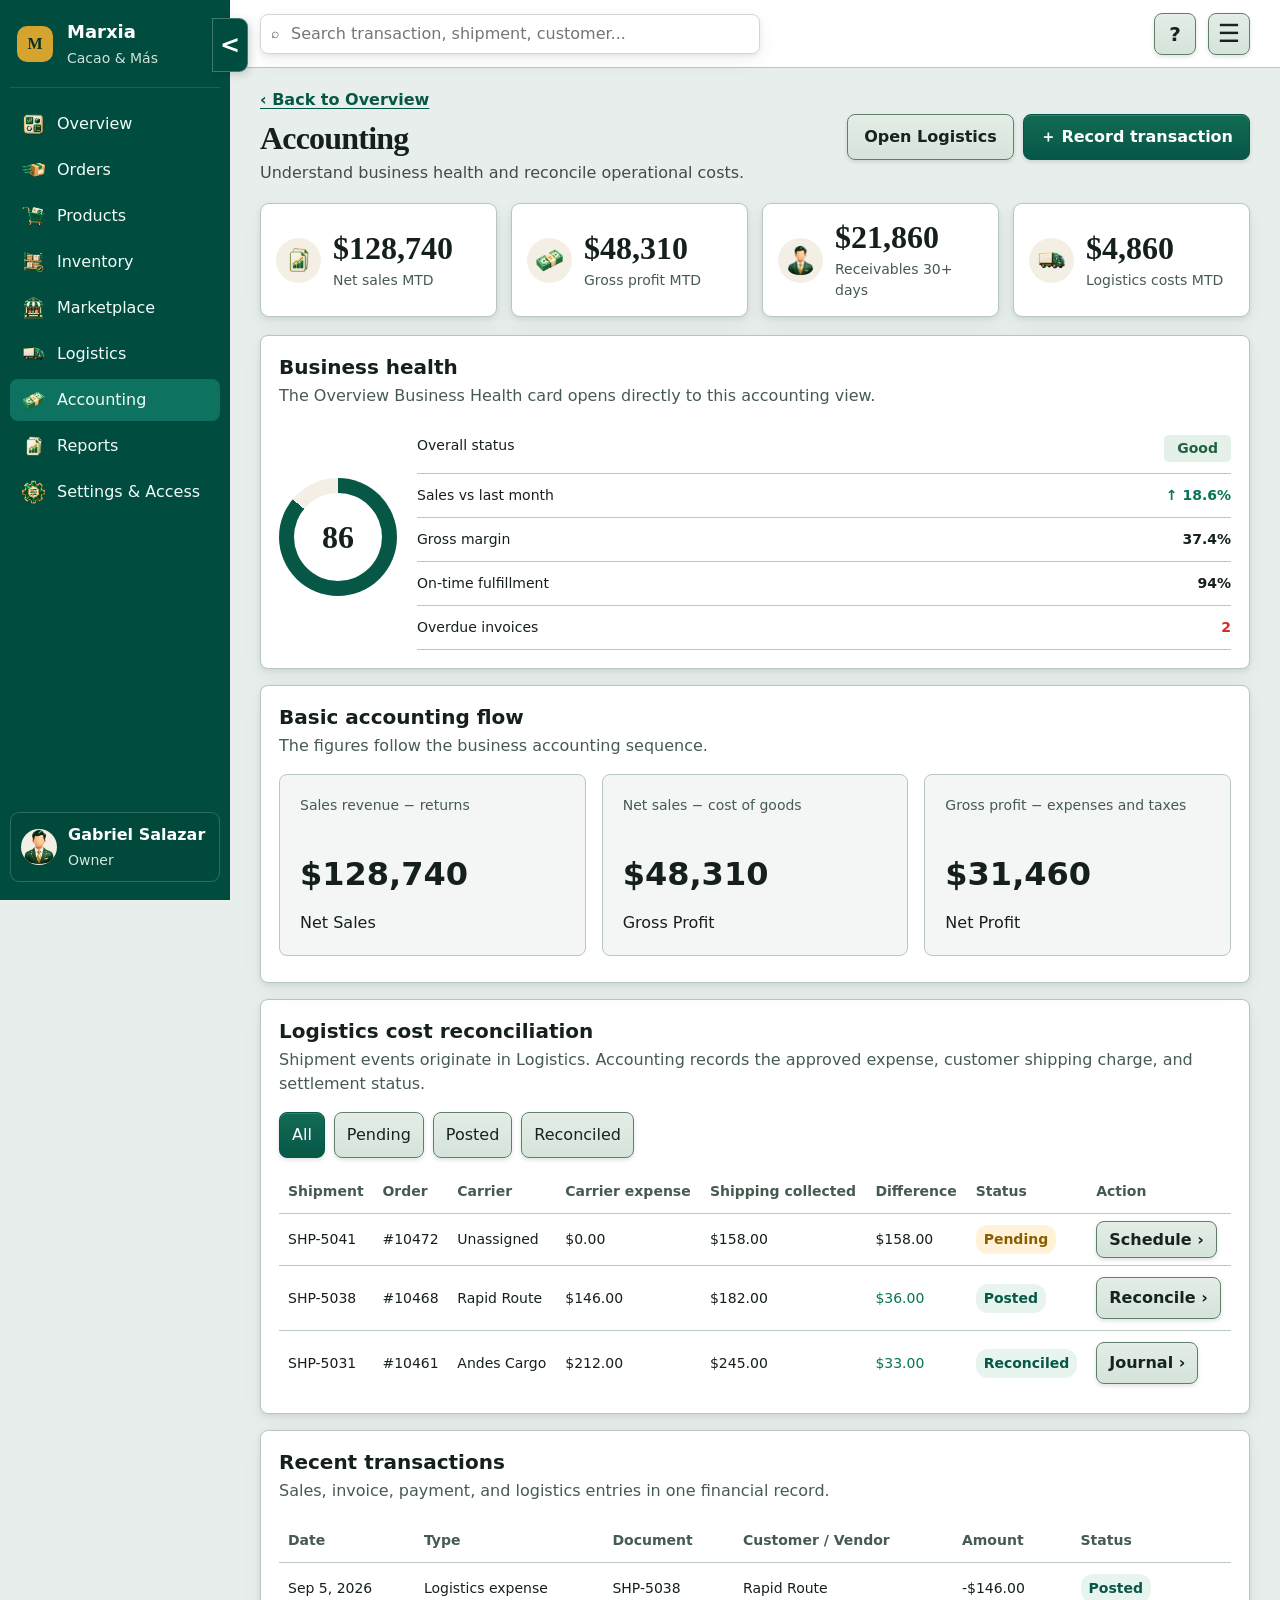
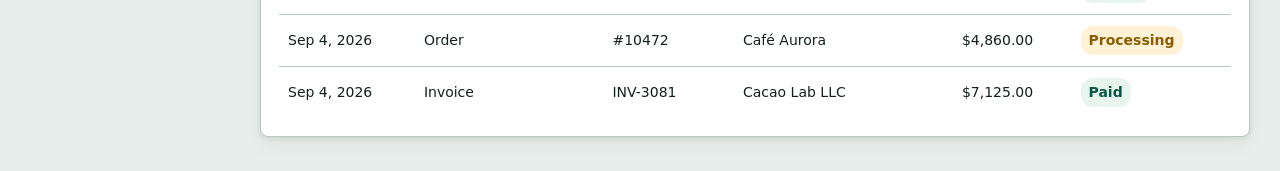
==== accounting.html @ 0b325bbc "Remove visible search shortcut badges" ====
<!doctype html>
<html lang="en"><head><meta charset="utf-8"><meta name="viewport" content="width=device-width,initial-scale=1"><meta name="theme-color" content="#064f40"><title>Marxia | Accounting</title><meta name="description" content="Marxia SMB business health and logistics accounting"><link rel="stylesheet" href="styles.css?v=20260908-typography-1"><link rel="stylesheet" href="operations.css?v=20260908-horizontal-flow-1">
  <link rel="stylesheet" href="button-theme.css?v=20260909-link-surfaces-1"><script src="embedded-assets.js"></script><script src="i18n.js?v=20260907-support-1" defer></script><script src="operations.js?v=20260906-2" defer></script><script src="support.js?v=20260907-1" defer></script>
</head>
<body><div class="app-shell">
<aside class="sidebar" id="sidebar" aria-label="Primary navigation"><div class="brand"><span class="brand-mark" aria-hidden="true">M</span><span><strong>Marxia</strong><small>Cacao &amp; Más</small></span></div><nav class="primary-nav"><a class="nav-item" href="index.html"><img src="assets/overview.webp" alt=""><span>Overview</span></a><button class="nav-item" type="button" data-toast="Orders will be created in its approved page stage."><img src="assets/order.webp" alt=""><span>Orders</span></button><button class="nav-item" type="button" data-toast="Products will be created in its approved page stage."><img src="assets/products.webp" alt=""><span>Products</span></button><button class="nav-item" type="button" data-toast="Inventory will be created in its approved page stage."><img src="assets/inventory.webp" alt=""><span>Inventory</span></button><button class="nav-item" type="button" data-toast="Marketplace will be created in its approved page stage."><img src="assets/marketplace.webp" alt=""><span>Marketplace</span></button><a class="nav-item" href="logistics.html"><img src="assets/truck.webp" alt=""><span>Logistics</span></a><a class="nav-item active" href="accounting.html" aria-current="page"><img src="assets/accounting.webp" alt=""><span>Accounting</span></a><button class="nav-item" type="button" data-toast="Reports will be created in its approved page stage."><img src="assets/reports.webp" alt=""><span>Reports</span></button><a class="nav-item" href="settings-access.html"><img src="assets/settings.webp" alt=""><span>Settings &amp; Access</span></a></nav><button class="owner-card" type="button" data-toast="Profile controls will be completed in the Profile stage."><img src="assets/avatar.webp" alt=""><span><strong>Gabriel Salazar</strong><small>Owner</small></span></button></aside>
<button class="sidebar-slide-toggle" id="sidebarSlideToggle" type="button" aria-controls="sidebar" aria-expanded="true" aria-label="Close navigation menu">&lt;</button>
<main class="workspace"><header class="topbar"><button class="mobile-menu" id="menuToggle" type="button" aria-controls="sidebar" aria-expanded="false" aria-label="Open navigation">☰</button><label class="search operations-search"><span aria-hidden="true">⌕</span><input id="operationsSearch" type="search" placeholder="Search transaction, shipment, customer..." aria-label="Search accounting"></label><div class="top-actions"><button class="support-button" type="button" data-support-open aria-haspopup="dialog" aria-controls="supportDialog" aria-label="Open IT Tech Support request form" title="IT Tech Support">?</button><div class="utility-nav"><button class="utility-menu-toggle" id="utilityMenuToggle" type="button" aria-controls="utilityMenu" aria-expanded="false" aria-label="Open profile and appearance menu">☰</button><nav class="utility-menu" id="utilityMenu" aria-label="Profile and appearance" hidden><button class="utility-profile" type="button" data-toast="Profile controls will be completed in the Profile stage."><img src="assets/avatar.webp" alt=""><span><strong>Gabriel</strong><small>Profile · Owner</small></span><b>›</b></button><section class="utility-group"><strong>Appearance</strong><div class="binary-setting"><span data-theme-label="light" class="active">Light</span><button class="toggle-switch" type="button" role="switch" aria-checked="false" data-theme-toggle aria-label="Switch between Light and Dark appearance" title="Move left for Light or right for Dark"><span class="toggle-thumb" aria-hidden="true"></span></button><span data-theme-label="dark">Dark</span></div></section><section class="utility-group"><strong>Language</strong><div class="binary-setting"><span data-language-label="en" class="active">English</span><button class="toggle-switch" type="button" role="switch" aria-checked="false" data-language-toggle aria-label="Switch between English and Spanish" title="Move left for English or right for Spanish"><span class="toggle-thumb" aria-hidden="true"></span></button><span data-language-label="es">Spanish</span></div></section></nav></div></div></header>
<div class="page operations-page"><section class="heading-row operations-heading"><div><a class="back-link" href="index.html">‹ Back to Overview</a><h1>Accounting</h1><p>Understand business health and reconcile operational costs.</p></div><div class="page-actions"><a class="page-action" href="logistics.html#fulfillment-progress">Open Logistics</a><button class="page-action primary" type="button" data-open-dialog="transactionDialog">＋ Record transaction</button></div></section>
<section class="operations-summary" aria-label="Accounting summary"><article class="summary-card"><img src="assets/reports.webp" alt=""><span><strong>$128,740</strong><small>Net sales MTD</small></span></article><article class="summary-card"><img src="assets/accounting.webp" alt=""><span><strong>$48,310</strong><small>Gross profit MTD</small></span></article><article class="summary-card"><img src="assets/avatar.webp" alt=""><span><strong>$21,860</strong><small>Receivables 30+ days</small></span></article><article class="summary-card"><img src="assets/truck.webp" alt=""><span><strong>$4,860</strong><small>Logistics costs MTD</small></span></article></section>
<div class="operations-grid accounting-overview-grid"><article class="panel operations-panel" id="recent-transactions" id="business-health"><h2>Business health</h2><p>The Overview Business Health card opens directly to this accounting view.</p><div class="health-score"><div class="score-ring" aria-label="Business health score 86 out of 100"><strong>86</strong></div><dl class="health-list"><div><dt>Overall status</dt><dd class="badge">Good</dd></div><div><dt>Sales vs last month</dt><dd class="positive">↑ 18.6%</dd></div><div><dt>Gross margin</dt><dd>37.4%</dd></div><div><dt>On-time fulfillment</dt><dd>94%</dd></div><div><dt>Overdue invoices</dt><dd class="negative">2</dd></div></dl></div></article><article class="panel operations-panel"><h2>Basic accounting flow</h2><p>The figures follow the business accounting sequence.</p><div class="accounting-flow" role="region" aria-label="Basic accounting flow" tabindex="0"><article><small>Sales revenue − returns</small><strong>$128,740</strong><span>Net Sales</span></article><article><small>Net sales − cost of goods</small><strong>$48,310</strong><span>Gross Profit</span></article><article><small>Gross profit − expenses and taxes</small><strong>$31,460</strong><span>Net Profit</span></article></div></article></div>
<article class="panel operations-panel" id="logistics-costs"><h2>Logistics cost reconciliation</h2><p>Shipment events originate in Logistics. Accounting records the approved expense, customer shipping charge, and settlement status.</p><div class="filter-bar" aria-label="Filter reconciliation"><button type="button" data-filter="all" aria-pressed="true">All</button><button type="button" data-filter="pending" aria-pressed="false">Pending</button><button type="button" data-filter="posted" aria-pressed="false">Posted</button><button type="button" data-filter="reconciled" aria-pressed="false">Reconciled</button></div><div class="table-scroll"><table class="operations-table"><thead><tr><th>Shipment</th><th>Order</th><th>Carrier</th><th>Carrier expense</th><th>Shipping collected</th><th>Difference</th><th>Status</th><th>Action</th></tr></thead><tbody><tr data-search-row data-status="pending"><td>SHP-5041</td><td>#10472</td><td>Unassigned</td><td>$0.00</td><td>$158.00</td><td>$158.00</td><td><em class="status-pill warning">Pending</em></td><td><a class="action-link" href="logistics.html#fulfillment-progress">Schedule ›</a></td></tr><tr data-search-row data-status="posted"><td>SHP-5038</td><td>#10468</td><td>Rapid Route</td><td>$146.00</td><td>$182.00</td><td class="positive">$36.00</td><td><em class="status-pill">Posted</em></td><td><button class="action-link" type="button" data-toast="SHP-5038 marked reconciled.">Reconcile ›</button></td></tr><tr data-search-row data-status="reconciled"><td>SHP-5031</td><td>#10461</td><td>Andes Cargo</td><td>$212.00</td><td>$245.00</td><td class="positive">$33.00</td><td><em class="status-pill">Reconciled</em></td><td><button class="action-link" type="button" data-toast="Journal entry for SHP-5031 opened.">Journal ›</button></td></tr></tbody></table></div></article>
<article class="panel operations-panel" style="margin-top:16px"><h2>Recent transactions</h2><p>Sales, invoice, payment, and logistics entries in one financial record.</p><div class="table-scroll"><table class="operations-table"><thead><tr><th>Date</th><th>Type</th><th>Document</th><th>Customer / Vendor</th><th>Amount</th><th>Status</th></tr></thead><tbody><tr data-search-row><td>Sep 5, 2026</td><td>Logistics expense</td><td>SHP-5038</td><td>Rapid Route</td><td>-$146.00</td><td><em class="status-pill">Posted</em></td></tr><tr data-search-row><td>Sep 4, 2026</td><td>Order</td><td>#10472</td><td>Café Aurora</td><td>$4,860.00</td><td><em class="status-pill warning">Processing</em></td></tr><tr data-search-row><td>Sep 4, 2026</td><td>Invoice</td><td>INV-3081</td><td>Cacao Lab LLC</td><td>$7,125.00</td><td><em class="status-pill">Paid</em></td></tr></tbody></table></div></article></div></main></div>
<dialog class="dialog-compact" id="transactionDialog" aria-labelledby="transactionDialogTitle"><form method="dialog" data-success="Transaction recorded in the accounting view."><h2 id="transactionDialogTitle">Record transaction</h2><label>Transaction type<select required><option value="">Choose a type</option><option>Sale</option><option>Expense</option><option>Payment received</option><option>Logistics expense</option></select></label><label>Document reference<input required placeholder="Invoice, receipt, shipment, or order"></label><label>Amount (USD)<input required type="number" min="0" step="0.01" placeholder="0.00"></label><label>Transaction date<input required type="date"></label><div class="dialog-actions"><button type="button" data-close-dialog>Cancel</button><button class="primary" type="submit">Record transaction</button></div></form></dialog><div class="toast" id="toast" role="status" aria-live="polite"></div></body></html>
---- styles.css ----
/* Shared typography scale. rem values follow the user's browser text preference. */
:root{--font-page:2rem;--font-dialog:1.5rem;--font-section:1.25rem;--font-card:1.125rem;--font-body:1rem;--font-support:.875rem;--font-caption:.75rem;--font-metric:2rem}
@media(max-width:900px){:root{--font-page:1.75rem;--font-metric:1.75rem}}
:root{--green:#075747;--green-dark:#004d3f;--green-ink:#003f34;--gold:#d4a42f;--cream:#f4efe4;--ink:#15201d;--muted:#68716e;--line:#dce3e0;--surface:#fff;--canvas:#fbfcfb;--danger:#d92b22;--success:#087457;--shadow:0 1px 3px rgba(16,49,39,.06);font-family:Inter,ui-sans-serif,system-ui,-apple-system,BlinkMacSystemFont,"Segoe UI",sans-serif;color:var(--ink);background:var(--canvas)}
*{box-sizing:border-box}body{margin:0;min-width:320px;background:var(--canvas)}button,input,select{font:inherit}button{color:inherit}.app-shell{display:grid;grid-template-columns:230px minmax(0,1fr);min-height:100vh}.sidebar{position:sticky;top:0;height:100vh;display:flex;flex-direction:column;padding:18px 10px;background:var(--green-dark);color:#fff;z-index:20}.brand{display:grid;grid-template-columns:40px minmax(0,1fr);align-items:center;gap:10px;padding:0 7px 18px;border-bottom:1px solid rgba(255,255,255,.11)}.brand-mark{display:grid;place-items:center;width:36px;height:36px;border-radius:10px;background:var(--gold);color:#082e27;font-family:Georgia,serif;font-weight:800}.brand strong,.brand small{display:block}.brand strong{font-size:var(--font-card)}.brand small{margin-top:3px;font-size:var(--font-support);font-weight:400;color:#d1e1dc}.tenant-menu{border:0;background:none;color:#fff;font-size:20px}.primary-nav{display:grid;gap:4px;padding-top:15px}.nav-item{display:flex;align-items:center;gap:11px;width:100%;min-height:42px;padding:8px 11px;border:0;border-radius:8px;background:transparent;color:#f3fbf8;text-align:left;cursor:pointer}.nav-item:hover,.nav-item:focus-visible,.nav-item.active{background:#0d725f;outline:none}.nav-item img{width:25px;height:25px;object-fit:contain}.nav-item span{font-size:var(--font-body)}.owner-card{display:grid;grid-template-columns:38px minmax(0,1fr);align-items:center;gap:9px;margin-top:auto;padding:10px;border:1px solid rgba(255,255,255,.19);border-radius:9px;background:rgba(0,0,0,.05);color:#fff;text-align:left;cursor:pointer}.owner-card img{width:36px;height:36px;border-radius:50%;object-fit:cover;background:var(--cream)}.owner-card strong,.owner-card small{display:block}.owner-card strong{font-size:var(--font-body)}.owner-card small{margin-top:3px;font-size:var(--font-support);color:#d6e5e0}.workspace{min-width:0}.topbar{height:68px;display:flex;align-items:center;gap:18px;padding:0 30px;border-bottom:1px solid var(--line);background:var(--surface)}.mobile-menu{display:none}.search{display:flex;align-items:center;gap:10px;width:min(425px,40vw);height:40px;padding:0 10px;border:1px solid #cfd8d5;border-radius:8px;color:var(--muted);box-shadow:var(--shadow)}.search input{width:100%;border:0;outline:0;background:transparent;font-size:var(--font-body)}.search kbd{padding:2px 6px;border:1px solid var(--line);border-radius:4px;color:#8a9491;font-size:var(--font-caption)}.top-actions{display:flex;align-items:center;gap:12px;margin-left:auto}.top-actions>button{border:0;background:transparent;cursor:pointer}.language{font-weight:700}.theme img{width:24px;height:24px;object-fit:contain}.action{height:40px;padding:0 20px!important;border:1px solid var(--green)!important;border-radius:7px!important;font-weight:650}.action.primary{background:var(--green)!important;color:#fff}.action.secondary{background:#fff!important;color:var(--green)}.profile{display:flex;align-items:center;gap:10px;padding-left:18px!important;border-left:1px solid var(--line)!important;text-align:left}.profile>span:first-child{display:grid;place-items:center;width:36px;height:36px;border:1px solid #dac596;border-radius:50%;background:var(--cream);font-family:Georgia,serif}.profile strong,.profile small{display:block}.profile strong{font-size:var(--font-body)}.profile small{margin-top:3px;font-size:var(--font-support);color:var(--muted)}.page{padding:20px 30px 34px}.heading-row{display:flex;align-items:end;justify-content:space-between;margin-bottom:18px}.heading-row h1{margin:0 0 4px;font:700 var(--font-page)/1.1 Georgia,serif;letter-spacing:-.025em}.heading-row p{margin:0;color:#414b48;font-size:var(--font-body)}.as-of{text-align:right}.as-of strong,.as-of span{display:block}.as-of strong{font-size:var(--font-caption);font-weight:500}.as-of span{margin-top:6px;color:var(--muted);font-size:var(--font-caption)}.overview-layout{display:block}.main-column{min-width:0}.attention-strip,.metric,.panel{border:1px solid var(--line);border-radius:8px;background:var(--surface);box-shadow:var(--shadow)}.attention-strip{display:grid;grid-template-columns:repeat(3,1fr);margin-bottom:18px;padding:14px 18px}.attention-strip button{display:flex;align-items:center;gap:14px;padding:0 22px;border:0;border-right:1px solid var(--line);background:transparent;text-align:left;cursor:pointer}.attention-strip button:last-child{border-right:0}.attention-strip img,.metric img{width:48px;height:48px;padding:8px;border-radius:50%;object-fit:contain;background:var(--cream)}.attention-strip span{display:grid;grid-template-columns:auto 1fr;column-gap:9px;align-items:center}.attention-strip b{grid-row:1/3;color:#b86d00;font:400 var(--font-metric) Georgia,serif}.attention-strip strong{font-size:var(--font-card);font-weight:500}.attention-strip small{color:var(--muted);font-size:var(--font-support)}.metric-grid{display:grid;grid-template-columns:repeat(4,1fr);gap:14px;margin-bottom:18px}.metric{display:flex;align-items:center;gap:10px;min-height:108px;padding:14px 12px}.metric-link{width:100%;color:inherit;text-align:left;cursor:pointer;transition:border-color .16s,box-shadow .16s,transform .16s}.metric-link:hover{border-color:#9bbdb4;box-shadow:0 4px 12px rgba(16,49,39,.1);transform:translateY(-1px)}.metric-link:focus-visible{outline:3px solid rgba(7,87,71,.28);outline-offset:2px}.metric img{width:45px;height:45px}.metric div>small,.metric div>strong,.metric div>span{display:block}.metric div>small{margin-bottom:2px;color:#4f5956;font-size:var(--font-support)}.metric div>strong{font:400 var(--font-metric) Georgia,serif;white-space:nowrap}.metric div>span{margin-top:7px;color:var(--muted);font-size:var(--font-support)}.metric div>span i{font-style:normal;color:var(--muted)}.positive{color:var(--success)!important}.negative{color:var(--danger)!important}.panel{padding:15px}.panel-heading{display:flex;align-items:center;gap:20px;margin-bottom:9px}.panel h2{margin:0;font-size:var(--font-section)}.panel-heading .legend{display:flex;align-items:center;gap:8px;margin-left:10px;color:var(--muted);font-size:var(--font-caption)}.line-key{width:24px;border-top:4px solid var(--green)}.bar-key{width:24px;border-top:4px solid #ddc092}.panel-heading select{margin-left:auto;padding:7px 10px;border:1px solid var(--line);border-radius:6px;background:#fff;font-size:var(--font-body)}.chart-panel{margin-bottom:18px}.chart-panel>small{color:var(--muted);font-size:var(--font-caption)}.chart-panel canvas{display:block;width:100%;height:170px}.tables-grid{display:grid;grid-template-columns:1fr 1.07fr;gap:14px;margin-top:18px}.table-panel{min-width:0;padding:12px}.panel-heading button,.status-card button{margin-left:auto;border:0;background:transparent;color:var(--green);font-size:var(--font-body);font-weight:650;cursor:pointer}.table-scroll{overflow:auto}table{width:100%;border-collapse:collapse;font-size:var(--font-support);white-space:nowrap}th{padding:9px 5px;border-bottom:1px solid var(--line);color:var(--muted);font-weight:500;text-align:left}td{padding:10px 5px;border-bottom:1px solid #edf0ef}tbody tr:last-child td{border-bottom:0}td a{color:var(--green);font-weight:650;text-decoration:none}em.high,em.medium,em.low,em.processing,em.paid{padding:4px 8px;border-radius:5px;font-style:normal}.high{background:#fde4df;color:#b52c21}.medium{background:#fff0d2;color:#9b5c00}.low,.paid{background:#e6f3ed;color:#075d48}.processing{background:#dcebf8;color:#14558f}.status-grid{display:grid;grid-template-columns:repeat(2,minmax(0,1fr));gap:16px;margin-top:18px}.status-card{padding:18px}.status-card h2{font-size:var(--font-card)}.status-card ul{display:grid;gap:16px;margin:19px 0 15px;padding:0;list-style:none}.status-card li{position:relative;padding-left:25px;font-size:var(--font-body)}.status-card li:before{content:"✓";position:absolute;left:0;display:grid;place-items:center;width:14px;height:14px;border:1px solid #8a9692;border-radius:50%;font-size:8px}.status-card button{margin:0;padding-top:14px;border-top:1px solid var(--line);width:100%;text-align:left}.status-card dl{margin:13px 0 3px}.status-card dl div{display:flex;justify-content:space-between;gap:12px;padding:11px 0;border-bottom:1px solid #edf0ef;font-size:var(--font-support)}.status-card dt{color:#525c59}.status-card dd{margin:0}.badge{padding:3px 13px;border-radius:5px;background:#e4f1e9;color:#216042}.progress-copy{display:flex;justify-content:space-between;margin:18px 0 8px;color:#525c59;font-size:var(--font-support)}.status-card progress{width:100%;height:9px;accent-color:var(--green)}.status-card>small{display:block;margin:5px 0 12px;color:var(--muted);font-size:var(--font-support)}.toast{position:fixed;left:50%;bottom:26px;z-index:50;transform:translate(-50%,30px);padding:11px 16px;border-radius:7px;background:#143d34;color:#fff;font-size:var(--font-body);opacity:0;pointer-events:none;transition:.2s}.toast.show{transform:translate(-50%,0);opacity:1}
body.dark{--ink:#eaf2ef;--muted:#a9b8b3;--line:#334943;--surface:#162923;--canvas:#10201b;--cream:#2c3d37;color:var(--ink)}.dark .topbar,.dark .search,.dark .action.secondary,.dark select{background:var(--surface);color:var(--ink)}.dark .metric div>small,.dark .heading-row p,.dark .as-of strong{color:#d4dedb}.dark canvas{filter:brightness(.93)}
@media(max-width:1180px){.topbar{padding:0 20px}.page{padding:20px}.profile>span:nth-child(2){display:none}.action{padding:0 12px!important}.metric-grid{grid-template-columns:repeat(2,1fr)}.tables-grid{grid-template-columns:1fr}}
@media(max-width:900px){.app-shell{grid-template-columns:1fr}.sidebar{position:fixed;left:-240px;width:230px;transition:left .2s}.sidebar.open{left:0}.topbar{height:62px}.mobile-menu{display:block;width:38px;height:38px;border:1px solid var(--line);border-radius:7px;background:var(--surface)}.search{width:min(380px,50vw)}.action,.profile{display:none!important}.status-grid{grid-template-columns:repeat(2,minmax(0,1fr))}}
@media(max-width:620px){.topbar{padding:0 12px;gap:8px}.search{width:100%}.search kbd{display:none}.top-actions{gap:7px}.page{padding:16px 12px 28px}.heading-row{align-items:start}.as-of{display:none}.heading-row h1{font-size:var(--font-page)}.attention-strip{grid-template-columns:1fr;padding:6px 12px}.attention-strip button{padding:10px 0;border-right:0;border-bottom:1px solid var(--line)}.attention-strip button:last-child{border-bottom:0}.metric-grid{grid-template-columns:1fr}.metric{min-height:92px}.panel-heading{align-items:flex-start;flex-wrap:wrap}.panel-heading .legend{order:3;width:100%;margin-left:0}.chart-panel{padding:12px}.status-grid{grid-template-columns:1fr}.tables-grid{grid-template-columns:1fr}.table-panel{overflow:hidden}.language{font-size:var(--font-support)}.theme img{width:22px;height:22px}}
@media(prefers-reduced-motion:reduce){*{scroll-behavior:auto!important;transition:none!important}}

.creation-cards{display:grid;width:100%;grid-template-columns:repeat(2,minmax(0,1fr));grid-template-areas:"client product";gap:18px;margin-bottom:18px}.creation-card{display:flex;align-items:center;gap:15px;min-width:0;min-height:100px;overflow:hidden;padding:18px;border:1px solid var(--line);border-radius:8px;background:var(--surface);box-shadow:var(--shadow);color:inherit;text-align:left;cursor:pointer;transition:border-color .16s,box-shadow .16s,transform .16s}.creation-card.product-card{grid-area:product}.creation-card.client-card{grid-area:client}.creation-card:hover{border-color:#9bbdb4;box-shadow:0 5px 16px rgba(16,49,39,.1);transform:translateY(-1px)}.creation-card:focus-visible{outline:3px solid rgba(7,87,71,.28);outline-offset:2px}.creation-card img{width:54px;height:54px;padding:8px;border-radius:50%;background:var(--cream);object-fit:contain}.creation-card span{display:grid;min-width:0;gap:5px}.creation-card strong{font:700 var(--font-card) Georgia,serif}.creation-card small{max-width:390px;color:var(--muted);font-size:var(--font-support);line-height:1.45;overflow-wrap:anywhere}.creation-card>b{margin-left:auto;color:var(--green);font-size:28px;font-weight:400}
.record-dialog{width:min(720px,calc(100% - 28px));max-height:calc(100vh - 28px);padding:0;border:0;border-radius:12px;background:var(--surface);color:var(--ink);box-shadow:0 24px 70px rgba(0,30,24,.28);overflow:auto}.record-dialog::backdrop{background:rgba(0,35,28,.58);backdrop-filter:blur(2px)}.record-form{padding:24px}.dialog-heading{display:flex;justify-content:space-between;gap:20px;padding-bottom:17px;border-bottom:1px solid var(--line)}.dialog-heading small{color:var(--green);font-size:var(--font-support);font-weight:750;letter-spacing:.12em}.dialog-heading h2{margin:4px 0;font:700 var(--font-dialog) Georgia,serif}.dialog-heading p{margin:0;color:var(--muted);font-size:var(--font-body)}.dialog-close{display:grid;place-items:center;flex:0 0 48px;width:48px;height:48px;border:1px solid var(--line);border-radius:50%;background:transparent;cursor:pointer;font-size:30px;line-height:1}.form-grid{display:grid;grid-template-columns:repeat(2,minmax(0,1fr));gap:15px;margin-top:18px}.form-grid .wide{grid-column:1/-1}.form-grid label,.product-fields label,.image-field>label{display:grid;gap:6px;color:#45504c;font-size:var(--font-support);font-weight:650}.form-grid input,.form-grid select,.product-fields input{width:100%;height:42px;padding:0 11px;border:1px solid #cfd8d5;border-radius:7px;background:var(--surface);color:var(--ink);outline:0}.form-grid input:focus,.form-grid select:focus,.product-fields input:focus{border-color:var(--green);box-shadow:0 0 0 3px rgba(7,87,71,.12)}.form-grid label>small{color:var(--muted);font-size:var(--font-support);font-weight:400}.form-note{margin:17px 0 0;padding:12px 14px;border-left:3px solid var(--gold);background:var(--cream);color:#45504c;font-size:var(--font-support);line-height:1.45}.dialog-actions{display:flex;justify-content:flex-end;gap:10px;margin-top:20px;padding-top:16px;border-top:1px solid var(--line)}.dialog-actions button{min-height:40px;padding:0 18px;border:1px solid var(--green);border-radius:7px;background:var(--surface);color:var(--green);font-weight:650;cursor:pointer}.dialog-actions .primary{background:var(--green);color:#fff}.product-form-grid{display:grid;grid-template-columns:minmax(210px,.8fr) minmax(0,1.2fr);gap:20px;margin-top:18px}.upload-control{display:grid;place-items:center;gap:7px;width:100%;min-height:190px;margin-top:6px;padding:18px;border:1px dashed #9bbdb4;border-radius:9px;background:var(--cream);color:var(--green);cursor:pointer}.upload-control img{width:56px;height:56px;object-fit:contain}.upload-control small{color:var(--muted);font-size:var(--font-support)}.product-fields{display:grid;gap:14px}.field-pair{display:grid;grid-template-columns:1fr 1fr;gap:12px}.stepper{display:grid;grid-template-columns:42px 1fr 42px}.stepper button{border:1px solid #cfd8d5;background:var(--cream);cursor:pointer}.stepper input{border-radius:0;text-align:center}.tax-row{display:flex;align-items:center;gap:16px;margin-top:18px;padding:14px;border:1px solid var(--line);border-radius:8px}.tax-row>span{display:grid;gap:3px}.tax-row>span small{color:var(--muted);font-size:var(--font-support)}.tax-row label{display:flex;align-items:center;gap:4px;margin-left:auto;font-size:var(--font-support)}.tax-row label input{width:58px;height:34px;padding:0 8px;border:1px solid #cfd8d5;border-radius:6px;background:var(--surface);color:var(--ink)}.switch{position:relative;width:42px;height:24px;border:0;border-radius:12px;background:#aeb9b5;cursor:pointer}.switch i{position:absolute;top:3px;left:3px;width:18px;height:18px;border-radius:50%;background:#fff;transition:left .18s}.switch.on{background:var(--green)}.switch.on i{left:21px}.stock-check{display:flex;gap:8px;margin-top:15px;color:#45504c;font-size:var(--font-support)}.dark .form-grid label,.dark .product-fields label,.dark .image-field>label,.dark .form-note,.dark .stock-check{color:#d4dedb}
@media(max-width:620px){.creation-cards{grid-template-columns:1fr;grid-template-areas:"product" "client";gap:12px}.creation-card{min-height:90px;padding:14px}.creation-card img{width:48px;height:48px}.record-form{padding:18px}.form-grid,.product-form-grid,.field-pair{grid-template-columns:1fr}.form-grid .wide{grid-column:auto}.tax-row{align-items:flex-start;flex-wrap:wrap}.tax-row label{margin-left:0}.dialog-actions{position:sticky;bottom:0;background:var(--surface)}}

.utility-nav{position:relative}.support-button,.utility-menu-toggle{display:grid;place-items:center;width:42px;height:42px;border:1px solid var(--green)!important;border-radius:8px!important;background:var(--surface)!important;color:var(--green);font-size:20px;font-weight:750;cursor:pointer}.utility-menu-toggle{font-size:25px;line-height:1}.support-button:hover,.support-button:focus-visible,.utility-menu-toggle:hover,.utility-menu-toggle:focus-visible{background:var(--cream)!important;outline:3px solid rgba(7,87,71,.16);outline-offset:2px}.utility-menu{position:absolute;top:50px;right:0;z-index:40;display:grid;width:min(310px,calc(100vw - 24px));padding:10px;border:1px solid var(--line);border-radius:10px;background:var(--surface);box-shadow:0 18px 42px rgba(0,38,30,.2)}.utility-menu[hidden]{display:none}.utility-action{min-height:42px;padding:0 13px;border:0;border-radius:7px;background:transparent;color:var(--green);font-weight:700;text-align:left;cursor:pointer}.utility-action:hover,.utility-action:focus-visible{background:var(--cream);outline:none}.utility-action.primary-action{background:var(--green);color:#fff}.utility-profile{display:grid;grid-template-columns:42px 1fr 14px;align-items:center;gap:10px;margin-top:8px;padding:11px 8px;border:0;border-top:1px solid var(--line);background:transparent;text-align:left;cursor:pointer}.utility-profile img{width:40px;height:40px;border-radius:50%;object-fit:cover;background:var(--cream)}.utility-profile strong,.utility-profile small{display:block}.utility-profile small{margin-top:3px;color:var(--muted);font-size:var(--font-support)}.utility-profile b{color:var(--green);font-size:20px}.utility-group{display:grid;gap:8px;padding:12px 8px;border-top:1px solid var(--line)}.utility-group>strong{font-size:var(--font-support)}.segmented{display:grid;grid-template-columns:1fr 1fr;gap:7px}.segmented button{display:flex;align-items:center;justify-content:center;gap:6px;min-height:38px;border:1px solid var(--line);border-radius:7px;background:var(--surface);color:var(--ink);font-size:var(--font-body);cursor:pointer}.segmented button[aria-pressed="true"]{border-color:var(--green);background:var(--cream);color:var(--green);font-weight:750}.segmented img{width:20px;height:20px;object-fit:contain}.dark .support-button,.dark .utility-menu-toggle{background:var(--surface)!important;color:#d8ece5}
@media(max-width:900px){.utility-menu{position:fixed;top:70px;right:12px}.support-button,.utility-menu-toggle{width:38px;height:38px}.top-actions{margin-left:0}}
@media(max-width:620px){.support-button{display:grid}.utility-menu{top:62px}}

.inventory-search{display:grid;gap:7px;margin-top:18px;padding:14px;border:1px solid var(--line);border-radius:8px;background:var(--cream)}.inventory-search>label{font-size:var(--font-support);font-weight:750}.inventory-search>div{display:grid;grid-template-columns:minmax(0,1fr) auto;gap:8px}.inventory-search input{width:100%;height:42px;padding:0 11px;border:1px solid #cfd8d5;border-radius:7px;background:var(--surface);color:var(--ink);outline:0}.inventory-search input:focus{border-color:var(--green);box-shadow:0 0 0 3px rgba(7,87,71,.12)}.inventory-search button{min-height:42px;padding:0 15px;border:1px solid var(--green);border-radius:7px;background:var(--green);color:#fff;font-weight:700;cursor:pointer}.inventory-search>small{color:var(--muted);font-size:var(--font-support)}
@media(max-width:620px){.dialog-close{flex-basis:50px;width:50px;height:50px;font-size:32px}.inventory-search>div{grid-template-columns:1fr}.inventory-search button{width:100%}}

.support-dialog{width:min(760px,calc(100% - 28px))}.form-grid textarea{width:100%;padding:11px;border:1px solid #cfd8d5;border-radius:7px;background:var(--surface);color:var(--ink);font:inherit;resize:vertical;outline:0}.form-grid textarea:focus{border-color:var(--green);box-shadow:0 0 0 3px rgba(7,87,71,.12)}.support-authorization{display:grid;grid-template-columns:minmax(0,1fr) minmax(230px,.75fr);gap:16px;margin-top:18px;padding:16px;border:1px solid #d9c38d;border-radius:8px;background:var(--cream)}.support-authorization>div{display:grid;align-content:start;gap:5px}.support-authorization>div small{color:var(--muted);font-size:var(--font-support);line-height:1.45}.support-authorization>label:not(.support-consent){display:grid;gap:6px;color:#45504c;font-size:var(--font-support);font-weight:650}.support-authorization input[type="password"]{width:100%;height:42px;padding:0 11px;border:1px solid #c6b77f;border-radius:7px;background:var(--surface);color:var(--ink);outline:0}.support-authorization input[type="password"]:focus{border-color:var(--green);box-shadow:0 0 0 3px rgba(7,87,71,.12)}.support-consent{grid-column:1/-1;display:flex;align-items:flex-start;gap:9px;font-size:var(--font-support);line-height:1.45}.support-consent input{margin-top:2px}.dark .support-authorization>label:not(.support-consent){color:#d4dedb}
@media(max-width:620px){.support-authorization{grid-template-columns:1fr}.support-consent{grid-column:auto}}

.app-shell{transition:grid-template-columns .22s ease}.sidebar{width:230px;transition:transform .22s ease}.app-shell.sidebar-collapsed{grid-template-columns:0 minmax(0,1fr)}.app-shell.sidebar-collapsed .sidebar{transform:translateX(-100%)}.sidebar-slide-toggle{position:fixed;top:18px;left:212px;z-index:31;display:grid;place-items:center;width:36px;height:54px;transform:none;border:1px solid rgba(255,255,255,.25);border-radius:0 9px 9px 0;background:var(--green-dark);color:#fff;font-size:24px;font-weight:750;cursor:pointer;box-shadow:2px 2px 8px rgba(0,35,28,.18);transition:left .22s ease,background .16s}.sidebar-slide-toggle:hover,.sidebar-slide-toggle:focus-visible{background:#0d725f;outline:3px solid rgba(212,164,47,.4);outline-offset:2px}.app-shell.sidebar-collapsed .sidebar-slide-toggle{left:0}
@media(max-width:900px){.app-shell,.app-shell.sidebar-collapsed{grid-template-columns:1fr}.sidebar,.app-shell.sidebar-collapsed .sidebar{left:0;transform:translateX(-100%)}.sidebar.open{transform:translateX(0)}.sidebar-slide-toggle,.app-shell.sidebar-collapsed .sidebar-slide-toggle{left:0}.sidebar.open~.sidebar-slide-toggle{left:212px}}
@media(prefers-reduced-motion:reduce){.app-shell,.sidebar,.sidebar-slide-toggle{transition:none}}

.app-shell.sidebar-collapsed .topbar{padding-left:62px}
@media(max-width:900px){.sidebar:not(.open)~.workspace .topbar{padding-left:62px}}
@media(max-width:620px){.sidebar:not(.open)~.workspace .topbar{padding-left:56px}}

.status-card-link{display:inline-block;margin-top:10px;color:var(--green);font-size:var(--font-body);font-weight:700;text-decoration:none}.status-card-link:hover{text-decoration:underline}.status-card-link:focus-visible{outline:2px solid var(--gold);outline-offset:3px;border-radius:3px}

.binary-setting{display:grid;grid-template-columns:minmax(50px,1fr) 54px minmax(50px,1fr);align-items:center;gap:9px}.binary-setting>span{color:var(--muted);font-size:var(--font-body);font-weight:700;text-align:center;transition:color .2s ease,font-weight .2s ease}.binary-setting>span.active{color:var(--green);font-weight:900}.toggle-switch{position:relative;width:54px;height:30px;padding:0;border:2px solid #73827d;border-radius:999px;background:#d9e2df;cursor:pointer;transition:background .25s ease,border-color .25s ease}.toggle-switch .toggle-thumb{position:absolute;top:3px;left:3px;width:20px;height:20px;border-radius:50%;background:#fff;box-shadow:0 2px 5px rgba(0,25,20,.3);transition:transform .25s ease,background .25s ease}.toggle-switch[aria-checked="true"]{border-color:#075747;background:#075747}.toggle-switch[aria-checked="true"] .toggle-thumb{transform:translateX(24px);background:#f2c14e}.toggle-switch:hover{border-color:#b78100}.toggle-switch:focus-visible{outline:3px solid #1d64b5;outline-offset:3px}.dark .binary-setting>span.active{color:#f2c14e}.dark .toggle-switch{border-color:#8da099;background:#43534e}.dark .toggle-switch[aria-checked="true"]{border-color:#f2c14e;background:#075747}.dark .toggle-switch:focus-visible{outline-color:#8fbdff}
@media(prefers-reduced-motion:reduce){.binary-setting>span,.toggle-switch,.toggle-switch .toggle-thumb{transition:none}}

/* Let the overview graph occupy the remaining desktop screen height. */
.chart-panel{padding:20px;display:flex;flex-direction:column;gap:12px;min-width:0}
.chart-panel .panel-heading{flex-wrap:wrap;margin-bottom:0}
.chart-panel .panel-heading .legend{font-size:var(--font-caption);flex-wrap:wrap}
.chart-panel .panel-heading select{font-size:var(--font-body);min-height:40px}
.chart-panel>small{font-size:var(--font-caption)}
.chart-panel canvas{width:100%;height:max(320px,calc(100vh - 390px));height:max(320px,calc(100dvh - 390px))}
.dark .chart-panel .line-key{border-color:#62c4a7}
@media(max-width:620px){.chart-panel{padding:14px;gap:10px}.chart-panel canvas{height:340px}.chart-panel .panel-heading{gap:12px}.chart-panel .panel-heading .legend{margin-left:0}}

/* Roomier overview cards with readable explanations at the bottom. */
.attention-strip{gap:18px;padding:0;border:0;background:transparent;box-shadow:none}
.attention-strip button{display:grid;grid-template-columns:56px minmax(0,1fr);gap:14px;align-content:start;min-height:174px;padding:22px;border:1px solid var(--line);border-radius:10px;background:var(--surface);box-shadow:var(--shadow)}
.attention-strip button:last-child{border-right:1px solid var(--line)}
.attention-strip img,.metric img{width:56px;height:56px}
.attention-strip strong{font-size:var(--font-card);font-weight:650}
.attention-strip b{font-size:var(--font-metric)}
.attention-strip span small{font-size:var(--font-support);line-height:1.5}
.metric-grid{grid-template-columns:repeat(4,minmax(0,1fr));gap:18px}
.metric{display:grid;grid-template-columns:56px minmax(0,1fr);gap:14px;align-content:start;align-items:center;min-width:0;min-height:220px;padding:22px;border-radius:10px}
.metric div{min-width:0}
.metric div>small{font-size:var(--font-support);line-height:1.4}
.metric div>strong{font-size:var(--font-metric);white-space:normal;overflow-wrap:anywhere}
.metric div>span{font-size:var(--font-support);line-height:1.5}
.attention-strip .card-explanation,.metric .card-explanation{display:block;grid-column:1/-1;align-self:end;margin:6px 0 0;padding-top:12px;border-top:1px solid var(--line);color:#45554e;font-size:var(--font-support);font-weight:400;line-height:1.55;text-align:left;overflow-wrap:anywhere}
.attention-strip button,.metric{grid-template-rows:auto 1fr}
.dark .attention-strip .card-explanation,.dark .metric .card-explanation{color:#d4e2dc}
@media(max-width:1400px){.metric-grid{grid-template-columns:repeat(2,minmax(0,1fr))}}
@media(max-width:900px){.attention-strip{gap:12px}.attention-strip button{padding:18px;grid-template-columns:1fr}.attention-strip span{grid-template-columns:auto 1fr}.attention-strip button{grid-template-rows:auto auto 1fr}}
@media(max-width:620px){.attention-strip,.metric-grid{grid-template-columns:1fr;gap:14px}.attention-strip button{grid-template-columns:56px minmax(0,1fr);grid-template-rows:auto 1fr}.attention-strip button,.metric{padding:20px;min-height:180px}.metric div>strong{font-size:var(--font-metric)}}

/* Size cards to the available dashboard width, including sidebar changes. */
.main-column{container-type:inline-size}
.attention-strip,.metric-grid{width:100%;gap:clamp(14px,1.5vw,24px)}
.attention-strip{grid-template-columns:repeat(3,minmax(0,1fr))}
.metric-grid{grid-template-columns:repeat(4,minmax(0,1fr))}
.attention-strip button{min-height:190px;grid-template-columns:56px minmax(0,1fr);grid-template-rows:auto 1fr;padding:22px}
.metric{min-height:250px;grid-template-columns:1fr;grid-template-rows:auto auto 1fr;padding:22px}
.metric img{width:52px;height:52px}
.metric div>strong{font-size:var(--font-metric)}
/* Defer off-screen rendering while retaining native search and keyboard access.
   Intrinsic sizes reserve space before the browser measures the actual content. */
.deferred-overview{content-visibility:auto;contain-intrinsic-size:auto 540px}
.tables-grid.deferred-overview{contain-intrinsic-size:auto 380px}
@container(max-width:1000px){.metric-grid{grid-template-columns:repeat(2,minmax(0,1fr))}.metric{grid-template-columns:56px minmax(0,1fr);grid-template-rows:auto 1fr;min-height:220px}}
@container(max-width:650px){.attention-strip{grid-template-columns:1fr}.metric-grid{grid-template-columns:1fr}.attention-strip button,.metric{min-height:180px;padding:20px}}
/* Responsive fallback for browsers without container queries. */
@supports not (container-type:inline-size){@media(max-width:1230px){.metric-grid{grid-template-columns:repeat(2,minmax(0,1fr))}}@media(max-width:700px){.attention-strip,.metric-grid{grid-template-columns:1fr}}}
@media print{.deferred-overview{content-visibility:visible;contain-intrinsic-size:none}}

/* Keep controls readable inside smaller labels and allow translated text to wrap. */
body{font-size:var(--font-body);line-height:1.5}
button,input,select,textarea{font-size:var(--font-body)}
small,label,legend,th,td{font-size:var(--font-support)}
h1{font-size:var(--font-page);line-height:1.2}
h2{font-size:var(--font-section);line-height:1.3}
h3,h4{font-size:var(--font-card);line-height:1.35}
.form-grid input,.form-grid select,.form-grid textarea,.product-fields input{font-size:var(--font-body)}
.heading-row>div,.creation-card>span,.summary-card span,.settings-summary span{min-width:0;overflow-wrap:anywhere}
.heading-row{flex-wrap:wrap;gap:16px}
.heading-row h1{line-height:1.2}
.dialog-heading{align-items:flex-start}
.dialog-heading>div{min-width:0}
.dialog-close{flex-shrink:0}
.dialog-actions{flex-wrap:wrap}
.dialog-actions button{white-space:normal;padding-top:10px;padding-bottom:10px}
.nav-item span{overflow-wrap:anywhere}
.binary-setting{grid-template-columns:minmax(0,1fr) 54px minmax(0,1fr)}
.binary-setting>span{overflow-wrap:anywhere}
.tax-row label input{width:76px}
@media(max-width:900px){.creation-cards{grid-template-columns:1fr;grid-template-areas:"client" "product"}}


/* Remaining Overview cards: readable, independently deferred, and fluid. */
.status-grid,.tables-grid{grid-template-columns:repeat(2,minmax(0,1fr));gap:24px;width:100%}
.overview-detail-card{display:flex;flex-direction:column;min-width:0;min-height:340px;padding:24px;border-radius:12px;gap:14px}
.overview-detail-card h2{font-size:20px;line-height:1.35}
.overview-detail-card h3{font-size:16px}
.overview-detail-card ul{gap:18px}
.overview-detail-card li,.overview-detail-card dl div,.overview-detail-card .progress-copy,.overview-detail-card>small{font-size:14px;line-height:1.6}
.overview-detail-card dt,.overview-detail-card .progress-copy{color:var(--ink)}
.overview-detail-card table{font-size:13px;line-height:1.55}
.overview-detail-card th,.overview-detail-card td{padding:14px 10px}
.overview-detail-card .table-scroll{max-width:100%;overflow-x:auto}
.overview-detail-card a,.overview-disclosure summary{font-size:14px;line-height:1.5;color:#075747;font-weight:650}
.overview-detail-card a{display:inline-flex;align-items:center;min-height:44px}
.overview-detail-card .panel-heading{flex-wrap:wrap;justify-content:space-between;gap:12px}
.overview-detail-card .status-card-link{margin-top:0}
.overview-explanation{margin:auto 0 0;padding-top:16px;border-top:1px solid var(--line);font-size:14px;line-height:1.6;color:#45554e}
.overview-disclosure summary{cursor:pointer;padding:12px 0;min-height:44px}
.overview-disclosure>div{padding:0 12px 14px;background:var(--cream);border-radius:8px;font-size:14px;line-height:1.6}
.overview-disclosure a{display:flex}
.dark .overview-detail-card a,.dark .overview-disclosure summary{color:#85d9bb}
.dark .overview-explanation{color:#d4e2dc}
.overview-detail-card a:focus-visible,.overview-disclosure summary:focus-visible,.overview-detail-card .table-scroll:focus-visible{outline:3px solid var(--gold);outline-offset:3px}
.overview-detail-card{scroll-margin-top:24px}
.overview-disclosure{scroll-margin-top:24px}
.overview-detail-card.deferred-overview{contain-intrinsic-size:auto 420px}
.table-panel.overview-detail-card.deferred-overview{contain-intrinsic-size:auto 520px}
@container(max-width:900px){.status-grid,.tables-grid{grid-template-columns:1fr}}
@media(max-width:620px){.overview-detail-card{padding:20px;min-height:300px}.status-grid,.tables-grid{gap:18px;grid-template-columns:1fr}.overview-detail-card h2{font-size:19px}}
@media print{.overview-detail-card.deferred-overview{content-visibility:visible;contain-intrinsic-size:none}}
---- operations.css ----
.nav-item{text-decoration:none}.operations-page{max-width:1500px;margin:0 auto}.operations-heading{align-items:center}.back-link{display:inline-block;margin-bottom:7px;color:var(--green);font-size:var(--font-body);font-weight:700;text-decoration:none}.page-actions{display:flex;gap:9px;flex-wrap:wrap}.page-action{display:inline-flex;align-items:center;justify-content:center;min-height:42px;padding:0 16px;border:1px solid var(--green);border-radius:7px;background:var(--surface);color:var(--green);font-size:var(--font-body);font-weight:700;text-decoration:none;cursor:pointer}.page-action.primary{background:var(--green);color:#fff}.operations-search{width:min(500px,50vw)}.operations-summary{display:grid;grid-template-columns:repeat(4,minmax(0,1fr));gap:14px;margin-bottom:18px}.summary-card{display:flex;align-items:center;gap:12px;min-height:94px;padding:15px;border:1px solid var(--line);border-radius:9px;background:var(--surface);box-shadow:var(--shadow)}.summary-card img{width:45px;height:45px;padding:7px;border-radius:50%;background:var(--cream);object-fit:contain}.summary-card span{display:grid;gap:3px}.summary-card strong{font:700 var(--font-metric) Georgia,serif}.summary-card small{color:var(--muted);font-size:var(--font-support)}.operations-grid{display:grid;grid-template-columns:minmax(0,1.4fr) minmax(280px,.6fr);gap:16px;margin-bottom:16px}.operations-panel{padding:18px}.operations-panel h2{margin:0 0 4px;font-size:var(--font-section)}.operations-panel>p{margin:0 0 16px;color:var(--muted);font-size:var(--font-body);line-height:1.5}.progress-large{display:grid;gap:10px}.progress-header{display:flex;align-items:flex-end;justify-content:space-between}.progress-header strong{font:700 var(--font-metric) Georgia,serif;color:var(--green)}.progress-large progress{width:100%;height:14px;accent-color:var(--green)}.progress-steps{display:grid;grid-template-columns:repeat(4,1fr);gap:8px;margin-top:8px}.progress-steps span{padding:10px;border-radius:7px;background:var(--cream);font-size:var(--font-support);text-align:center}.integration-card{border-left:4px solid var(--gold)}.integration-card dl{margin:0}.integration-card dl div,.health-list div{display:flex;justify-content:space-between;gap:14px;padding:11px 0;border-bottom:1px solid var(--line)}.integration-card dt,.health-list dt{font-size:var(--font-support)}.integration-card dd,.health-list dd{margin:0;font-size:var(--font-support);font-weight:700}.integration-card .page-action{width:100%;margin-top:14px}.filter-bar{display:flex;align-items:center;gap:9px;margin:0 0 12px;flex-wrap:wrap}.filter-bar button{min-height:34px;padding:0 12px;border:1px solid var(--line);border-radius:18px;background:var(--surface);color:var(--ink);font-size:var(--font-body);cursor:pointer}.filter-bar button[aria-pressed="true"]{border-color:var(--green);background:var(--green);color:#fff}.operations-table{width:100%;border-collapse:collapse;font-size:var(--font-support)}.operations-table th,.operations-table td{padding:11px 9px;border-bottom:1px solid var(--line);text-align:left;white-space:nowrap}.operations-table th{color:var(--muted);font-weight:650}.operations-table tbody tr[hidden]{display:none}.status-pill{display:inline-block;padding:4px 8px;border-radius:12px;background:#e8f5ef;color:var(--green);font-style:normal;font-weight:700}.status-pill.warning{background:#fff2d7;color:#8a5d00}.status-pill.danger{background:#fde9e7;color:var(--danger)}.action-link{border:0;background:transparent;color:var(--green);font-size:var(--font-body);font-weight:700;cursor:pointer}.health-score{display:flex;align-items:center;gap:20px}.score-ring{display:grid;place-items:center;width:118px;height:118px;border-radius:50%;background:conic-gradient(var(--green) 0 86%,var(--cream) 86% 100%);position:relative}.score-ring:after{content:"";position:absolute;width:88px;height:88px;border-radius:50%;background:var(--surface)}.score-ring strong{z-index:1;font:700 var(--font-metric) Georgia,serif}.health-list{flex:1;margin:0}.accounting-flow{display:grid;grid-template-columns:repeat(3,minmax(15rem,1fr));gap:16px;overflow-x:auto;padding-bottom:8px}.accounting-flow article{padding:14px;border:1px solid var(--line);border-radius:8px}.accounting-flow strong,.accounting-flow small{display:block}.accounting-flow strong{font-size:var(--font-metric);margin:5px 0}.accounting-flow small{font-size:var(--font-support);color:var(--muted)}.dialog-compact{width:min(520px,calc(100% - 28px));padding:0;border:0;border-radius:10px;background:var(--surface);color:var(--ink)}.dialog-compact::backdrop{background:rgba(0,35,28,.58)}.dialog-compact form{padding:22px}.dialog-compact h2{margin:0 0 8px;font:700 var(--font-dialog) Georgia,serif}.dialog-compact label{display:grid;gap:6px;margin:12px 0;font-size:var(--font-support);font-weight:700}.dialog-compact input,.dialog-compact select{height:42px;padding:0 11px;border:1px solid var(--line);border-radius:7px;background:var(--surface);color:var(--ink)}.dialog-actions{display:flex;justify-content:flex-end;gap:8px;margin-top:18px}.dialog-actions button{min-height:40px;padding:0 15px;border:1px solid var(--green);border-radius:7px;background:var(--surface);color:var(--green);font-weight:700;cursor:pointer}.dialog-actions .primary{background:var(--green);color:#fff}.dark .progress-steps span{color:var(--ink)}
@media(max-width:1000px){.operations-summary{grid-template-columns:repeat(2,1fr)}.operations-grid{grid-template-columns:1fr}}
@media(max-width:620px){.operations-heading{align-items:flex-start;gap:13px}.page-actions,.page-action{width:100%}.operations-summary{grid-template-columns:1fr 1fr}.summary-card{min-height:80px;padding:10px}.summary-card strong{font-size:var(--font-metric)}.progress-steps{grid-template-columns:1fr 1fr}.health-score{align-items:flex-start;flex-direction:column}.score-ring{align-self:center}.operations-search{width:100%}}
/* Typography reflow: preserve table scrolling and give long actions room. */
.page-action,.filter-bar button{height:auto;padding-top:10px;padding-bottom:10px;white-space:normal;text-align:center}
.operations-summary>*,.operations-grid>*,.accounting-flow>*{min-width:0}
.summary-card strong{overflow-wrap:anywhere}
@media(max-width:620px){.operations-summary{grid-template-columns:1fr}}

/* Give the accounting sequence its own full-width horizontal row. */
.accounting-overview-grid{grid-template-columns:minmax(0,1fr)}
.accounting-flow article{display:flex;flex-direction:column;gap:8px;padding:20px}
.accounting-flow small{min-height:3em}
.accounting-flow strong{white-space:nowrap;overflow-wrap:normal;word-break:normal;font-variant-numeric:tabular-nums}
.accounting-flow:focus-visible{outline:3px solid var(--button-focus,#1D64B5);outline-offset:3px}
---- button-theme.css ----
/* Approved Marxia button palettes. Loaded after component styles on every page.
   Paint declarations are intentionally important to replace legacy important
   white backgrounds on utility controls and legacy destructive-button colors.
   Layout, typography, visibility, events and authorization stay component-owned. */
body{
  --authorization-text:#14251D;
  --authorization-normal:linear-gradient(180deg,#F2C14E,#DFA82E);
  --authorization-hover:linear-gradient(180deg,#E7AE32,#CC901A);
  --authorization-pressed:linear-gradient(180deg,#CC901A,#CC901A);
  --authorization-border:#7A5200;
  --authorization-edge:#684300;
  --danger-text:#FFFFFF;
  --danger-normal:linear-gradient(180deg,#B42332,#941C29);
  --danger-hover:linear-gradient(180deg,#941C29,#741521);
  --danger-pressed:linear-gradient(180deg,#741521,#741521);
  --danger-border:#741521;
  --danger-edge:#741521;
  --disabled-text:#46594E;
  --disabled-normal:linear-gradient(180deg,#DDE5DF,#DDE5DF);
  --disabled-hover:linear-gradient(180deg,#DDE5DF,#DDE5DF);
  --disabled-pressed:linear-gradient(180deg,#DDE5DF,#DDE5DF);
  --disabled-border:#718579;
  --disabled-edge:#718579;
  --primary-text:#FFFFFF;
  --primary-normal:linear-gradient(180deg,#126B54,#075747);
  --primary-hover:linear-gradient(180deg,#075747,#033D31);
  --primary-pressed:linear-gradient(180deg,#033D31,#033D31);
  --primary-border:#075747;
  --primary-edge:#A87812;
  --secondary-text:#14251D;
  --secondary-normal:linear-gradient(180deg,#E3EDE6,#D5E3DA);
  --secondary-hover:linear-gradient(180deg,#C9DED0,#BDD4C5);
  --secondary-pressed:linear-gradient(180deg,#B6CDBE,#B6CDBE);
  --secondary-border:#617E6B;
  --secondary-edge:#075747;
  --button-focus:#1D64B5;
  --button-shadow:0 2px 4px rgba(8,40,26,.13),inset 0 1px 0 rgba(255,255,255,.14);
  --button-hover-shadow:0 5px 12px rgba(8,40,26,.2),inset 0 1px 0 rgba(255,255,255,.12);
  --card-hover:#E3EDE6;
}
body.dark{
  --authorization-text:#0B1712;
  --authorization-normal:linear-gradient(180deg,#91CEAE,#71B992);
  --authorization-hover:linear-gradient(180deg,#B1DFC2,#94CFAA);
  --authorization-pressed:linear-gradient(180deg,#75B58F,#75B58F);
  --authorization-border:#91CEAE;
  --authorization-edge:#C4ECD3;
  --danger-text:#FFF1F2;
  --danger-normal:linear-gradient(180deg,#842C3B,#692332);
  --danger-hover:linear-gradient(180deg,#963445,#7B2938);
  --danger-pressed:linear-gradient(180deg,#60202D,#60202D);
  --danger-border:#F19AAA;
  --danger-edge:#FFC0CB;
  --disabled-text:#C1D0C6;
  --disabled-normal:linear-gradient(180deg,#304237,#304237);
  --disabled-hover:linear-gradient(180deg,#304237,#304237);
  --disabled-pressed:linear-gradient(180deg,#304237,#304237);
  --disabled-border:#708C7A;
  --disabled-edge:#708C7A;
  --primary-text:#FFFFFF;
  --primary-normal:linear-gradient(180deg,#12664F,#0C503D);
  --primary-hover:linear-gradient(180deg,#18765B,#12664F);
  --primary-pressed:linear-gradient(180deg,#084331,#084331);
  --primary-border:#63A98B;
  --primary-edge:#B1DFC2;
  --secondary-text:#F4F7F5;
  --secondary-normal:linear-gradient(180deg,#284637,#223D30);
  --secondary-hover:linear-gradient(180deg,#385E49,#2D513E);
  --secondary-pressed:linear-gradient(180deg,#1F382C,#1F382C);
  --secondary-border:#82998C;
  --secondary-edge:#B1DFC2;
  --button-focus:#B1DFC2;
  --button-shadow:0 2px 5px rgba(0,0,0,.3),inset 0 1px 0 rgba(255,255,255,.08);
  --button-hover-shadow:0 5px 14px rgba(0,0,0,.4),inset 0 1px 0 rgba(255,255,255,.1);
  --card-hover:#223D30;
}
:is(.dialog-actions button,.page-action,.primary-page-action,.section-actions button,.privileged-form button,.approval-list button,.access-actions button,.position-buttons button,.employee-action-buttons button,.settings-table button,.employee-search-control button,.staff-view-controls button,.staff-permission-editor button,.inventory-search button,.utility-action,.support-button,.utility-menu-toggle,.mobile-menu,.dialog-close,.stepper button,.filter-bar button,.action-link,.danger-link,.status-card-link,.panel-heading button,.status-card button,#authorizeBusinessProfile){
  background:var(--button-normal,var(--secondary-normal))!important;
  color:var(--button-text,var(--secondary-text))!important;
  border:1px solid var(--button-border,var(--secondary-border))!important;
  border-radius:8px;
  box-shadow:var(--button-shadow)!important;
  text-decoration:none;
  transition:background-color .16s ease,border-color .16s ease,box-shadow .16s ease;
}
:is(.dialog-actions button,.page-action,.primary-page-action,.section-actions button,.privileged-form button,.approval-list button,.access-actions button,.position-buttons button,.employee-action-buttons button,.settings-table button,.employee-search-control button,.staff-view-controls button,.staff-permission-editor button,.inventory-search button,.utility-action,.support-button,.utility-menu-toggle,.mobile-menu,.dialog-close,.stepper button,.filter-bar button,.action-link,.danger-link,.status-card-link,.panel-heading button,.status-card button,#authorizeBusinessProfile):is(.primary,.primary-action,.primary-page-action,.approval-request,[aria-pressed="true"],[role="radio"][aria-checked="true"],.selected,.inventory-search button,.employee-search-control button,.staff-permission-editor button){--button-normal:var(--primary-normal);--button-hover:var(--primary-hover);--button-pressed:var(--primary-pressed);--button-text:var(--primary-text);--button-border:var(--primary-border);--button-edge:var(--primary-edge)}

:is(.dialog-actions button,.page-action,.primary-page-action,.section-actions button,.privileged-form button,.approval-list button,.access-actions button,.position-buttons button,.employee-action-buttons button,.settings-table button,.employee-search-control button,.staff-view-controls button,.staff-permission-editor button,.inventory-search button,.utility-action,.support-button,.utility-menu-toggle,.mobile-menu,.dialog-close,.stepper button,.filter-bar button,.action-link,.danger-link,.status-card-link,.panel-heading button,.status-card button,#authorizeBusinessProfile):is(#authorizeBusinessProfile,#employeeApprove,[data-approve-governance],.approve-access,[data-end-user-action="approve"],#supportForm button[type="submit"],#employeeApprovalForm button[type="submit"]){--button-normal:var(--authorization-normal);--button-hover:var(--authorization-hover);--button-pressed:var(--authorization-pressed);--button-text:var(--authorization-text);--button-border:var(--authorization-border);--button-edge:var(--authorization-edge)}

:is(.dialog-actions button,.page-action,.primary-page-action,.section-actions button,.privileged-form button,.approval-list button,.access-actions button,.position-buttons button,.employee-action-buttons button,.settings-table button,.employee-search-control button,.staff-view-controls button,.staff-permission-editor button,.inventory-search button,.utility-action,.support-button,.utility-menu-toggle,.mobile-menu,.dialog-close,.stepper button,.filter-bar button,.action-link,.danger-link,.status-card-link,.panel-heading button,.status-card button,#authorizeBusinessProfile):is(.danger-button,.danger-button-small,.danger-link,[data-delete-user],[data-delete-employee-access],[data-end-user-action="delete"]){--button-normal:var(--danger-normal);--button-hover:var(--danger-hover);--button-pressed:var(--danger-pressed);--button-text:var(--danger-text);--button-border:var(--danger-border);--button-edge:var(--danger-edge)}

@media(hover:hover){
  :is(.dialog-actions button,.page-action,.primary-page-action,.section-actions button,.privileged-form button,.approval-list button,.access-actions button,.position-buttons button,.employee-action-buttons button,.settings-table button,.employee-search-control button,.staff-view-controls button,.staff-permission-editor button,.inventory-search button,.utility-action,.support-button,.utility-menu-toggle,.mobile-menu,.dialog-close,.stepper button,.filter-bar button,.action-link,.danger-link,.status-card-link,.panel-heading button,.status-card button,#authorizeBusinessProfile):hover:not(:disabled):not([aria-disabled="true"]):not([data-completed="true"]){
    background:var(--button-hover,var(--secondary-hover))!important;
    border-color:var(--button-edge,var(--secondary-edge))!important;
    box-shadow:var(--button-hover-shadow)!important;
  }
}
:is(.dialog-actions button,.page-action,.primary-page-action,.section-actions button,.privileged-form button,.approval-list button,.access-actions button,.position-buttons button,.employee-action-buttons button,.settings-table button,.employee-search-control button,.staff-view-controls button,.staff-permission-editor button,.inventory-search button,.utility-action,.support-button,.utility-menu-toggle,.mobile-menu,.dialog-close,.stepper button,.filter-bar button,.action-link,.danger-link,.status-card-link,.panel-heading button,.status-card button,#authorizeBusinessProfile):active:not(:disabled):not([aria-disabled="true"]):not([data-completed="true"]){
  background:var(--button-pressed,var(--secondary-pressed))!important;
  border-color:var(--button-edge,var(--secondary-edge))!important;
  box-shadow:inset 0 2px 4px rgba(0,0,0,.2)!important;
}
:is(.dialog-actions button,.page-action,.primary-page-action,.section-actions button,.privileged-form button,.approval-list button,.access-actions button,.position-buttons button,.employee-action-buttons button,.settings-table button,.employee-search-control button,.staff-view-controls button,.staff-permission-editor button,.inventory-search button,.utility-action,.support-button,.utility-menu-toggle,.mobile-menu,.dialog-close,.stepper button,.filter-bar button,.action-link,.danger-link,.status-card-link,.panel-heading button,.status-card button,#authorizeBusinessProfile):focus-visible{
  outline:3px solid var(--button-focus)!important;
  outline-offset:3px!important;
}
:is(.dialog-actions button,.page-action,.primary-page-action,.section-actions button,.privileged-form button,.approval-list button,.access-actions button,.position-buttons button,.employee-action-buttons button,.settings-table button,.employee-search-control button,.staff-view-controls button,.staff-permission-editor button,.inventory-search button,.utility-action,.support-button,.utility-menu-toggle,.mobile-menu,.dialog-close,.stepper button,.filter-bar button,.action-link,.danger-link,.status-card-link,.panel-heading button,.status-card button,#authorizeBusinessProfile):is(:disabled,[aria-disabled="true"],[data-completed="true"]){
  background:var(--disabled-normal)!important;
  color:var(--disabled-text)!important;
  border-color:var(--disabled-border)!important;
  box-shadow:none!important;
  opacity:1;
  cursor:not-allowed;
}
/* Small former text actions need padding once their surface becomes visible. */
:is(.action-link,.danger-link,.status-card-link,.panel-heading button,.status-card button){padding:8px 12px;min-height:40px}
/* Large actionable cards keep their content hierarchy and gain a sage/pine hover. */
@media(hover:hover){
  :is(.creation-card,.metric-link,.attention-strip button,.upload-control,.utility-profile):hover{
    background:var(--card-hover);
    border-color:var(--secondary-border);
    box-shadow:var(--button-hover-shadow);
  }
}
:is(.creation-card,.metric-link,.attention-strip button,.upload-control,.utility-profile):active{
  background:var(--card-hover);
  box-shadow:inset 0 2px 4px rgba(0,0,0,.15);
}
:is(.creation-card,.metric-link,.attention-strip button,.upload-control,.utility-profile):focus-visible{
  outline:3px solid var(--button-focus);outline-offset:3px;
}
/* Sidebar navigation retains its dark surface in both appearances. */
@media(hover:hover){.sidebar .nav-item:hover,.sidebar .owner-card:hover{background:#12664F;color:#FFFFFF}}
.sidebar .nav-item:active,.sidebar .owner-card:active{background:#084331;color:#FFFFFF}
.sidebar :is(.nav-item,.owner-card):focus-visible{outline:3px solid #B1DFC2;outline-offset:2px}
/* Dark appearance uses green accents, including the existing binary switches. */
body.dark .binary-setting>span.active{color:#B1DFC2}
body.dark .toggle-switch[aria-checked="true"]{border-color:#91CEAE;background:#12664F}
body.dark .toggle-switch[aria-checked="true"] .toggle-thumb{background:#B1DFC2}
body.dark :is(.toggle-switch,.switch):focus-visible{outline:3px solid #B1DFC2;outline-offset:3px}
@media(prefers-reduced-motion:reduce){:is(.dialog-actions button,.page-action,.primary-page-action,.section-actions button,.privileged-form button,.approval-list button,.access-actions button,.position-buttons button,.employee-action-buttons button,.settings-table button,.employee-search-control button,.staff-view-controls button,.staff-permission-editor button,.inventory-search button,.utility-action,.support-button,.utility-menu-toggle,.mobile-menu,.dialog-close,.stepper button,.filter-bar button,.action-link,.danger-link,.status-card-link,.panel-heading button,.status-card button,#authorizeBusinessProfile){transition:none}}

/* Readable text links and clearer surface separation across all four pages. */
body:not(.dark){
  --canvas:#E8EEEB;
  --surface:#FFFFFF;
  --line:#B8C8BF;
  --muted:#465B50;
  --shadow:0 2px 5px rgba(20,45,32,.09),0 8px 22px rgba(20,45,32,.05);
  --text-link:#075747;
  --text-link-hover:#033D31;
  --nested-card:#F3F6F4;
}
body.dark{
  --text-link:#A8DFC4;
  --text-link-hover:#D5F4E4;
}
body .workspace a[href]:not(:where(.nav-item,.page-action,.action-link,.status-card-link)){
  color:var(--text-link);
  text-decoration-line:underline;
  text-decoration-color:currentColor;
  text-decoration-thickness:1px;
  text-underline-offset:.2em;
  font-weight:650;
}
body .workspace a[href]:not(:where(.nav-item,.page-action,.action-link,.status-card-link)):visited{color:var(--text-link)}
body .workspace a[href]:not(:where(.nav-item,.page-action,.action-link,.status-card-link)):hover,
body .workspace a[href]:not(:where(.nav-item,.page-action,.action-link,.status-card-link)):active{
  color:var(--text-link-hover);
  text-decoration-thickness:2px;
}
body .workspace a[href]:not(:where(.nav-item,.page-action,.action-link,.status-card-link)):focus-visible{
  outline:3px solid var(--button-focus);outline-offset:4px;border-radius:3px;
}
body:not(.dark) :is(.panel,.settings-section,.staff-record,.settings-summary article,.summary-card){
  border-color:var(--line);box-shadow:var(--shadow);
}
body:not(.dark) :is(.governance-list article,.approval-list article,.end-user-list article,.staff-columns>section,.accounting-flow article){
  background:var(--nested-card);border-color:var(--line);
}
body:not(.dark) .employee-access-table tr{background:var(--nested-card);border-color:var(--line)}
body.dark .governance-list article>span>small:first-child,
body.dark .end-user-list article>span>small:first-child{color:#A8DFC4}
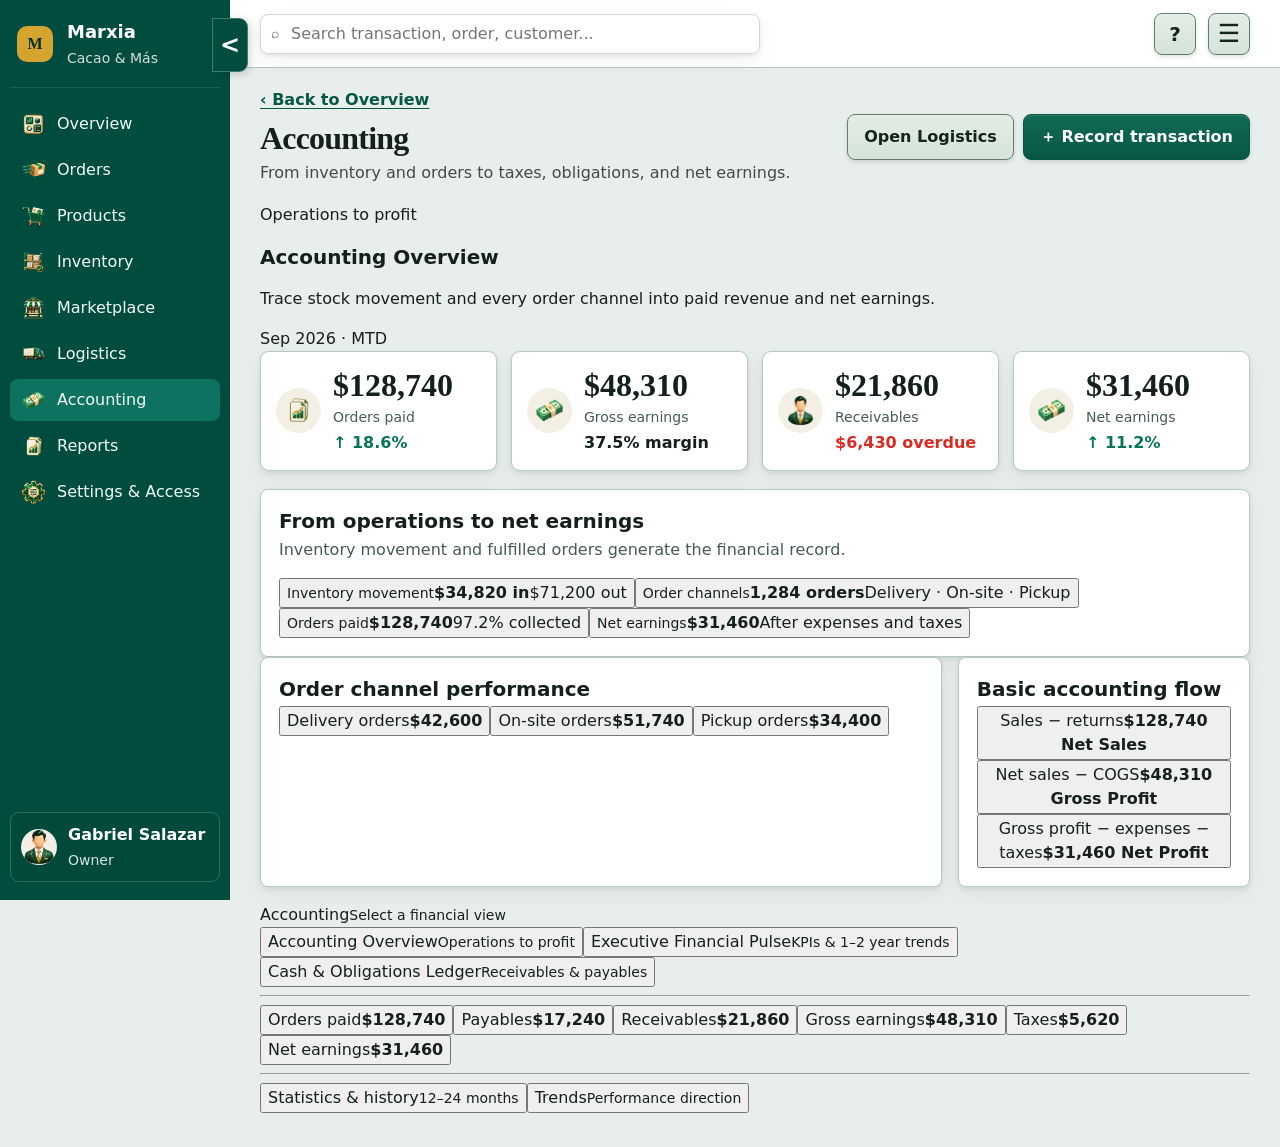
==== commit ab908319: "Build unified three-view accounting workspace" ====
--- a/accounting.html
+++ b/accounting.html
@@ -1,14 +1,31 @@
 <!doctype html>
-<html lang="en"><head><meta charset="utf-8"><meta name="viewport" content="width=device-width,initial-scale=1"><meta name="theme-color" content="#064f40"><title>Marxia | Accounting</title><meta name="description" content="Marxia SMB business health and logistics accounting"><link rel="stylesheet" href="styles.css?v=20260908-typography-1"><link rel="stylesheet" href="operations.css?v=20260908-horizontal-flow-1">
-  <link rel="stylesheet" href="button-theme.css?v=20260909-link-surfaces-1"><script src="embedded-assets.js"></script><script src="i18n.js?v=20260907-support-1" defer></script><script src="operations.js?v=20260906-2" defer></script><script src="support.js?v=20260907-1" defer></script>
-</head>
+<html lang="en"><head><meta charset="utf-8"><meta name="viewport" content="width=device-width,initial-scale=1"><meta name="theme-color" content="#064f40"><title>Marxia | Accounting</title><meta name="description" content="Marxia SMB accounting overview, executive financial pulse, and cash obligations ledger"><link rel="stylesheet" href="styles.css?v=20260908-typography-1"><link rel="stylesheet" href="operations.css?v=20260912-accounting-workspace-1"><link rel="stylesheet" href="button-theme.css?v=20260909-link-surfaces-1"><script src="embedded-assets.js"></script><script src="i18n.js?v=20260907-support-1" defer></script><script src="operations.js?v=20260912-accounting-workspace-1" defer></script><script src="support.js?v=20260907-1" defer></script></head>
 <body><div class="app-shell">
 <aside class="sidebar" id="sidebar" aria-label="Primary navigation"><div class="brand"><span class="brand-mark" aria-hidden="true">M</span><span><strong>Marxia</strong><small>Cacao &amp; Más</small></span></div><nav class="primary-nav"><a class="nav-item" href="index.html"><img src="assets/overview.webp" alt=""><span>Overview</span></a><button class="nav-item" type="button" data-toast="Orders will be created in its approved page stage."><img src="assets/order.webp" alt=""><span>Orders</span></button><button class="nav-item" type="button" data-toast="Products will be created in its approved page stage."><img src="assets/products.webp" alt=""><span>Products</span></button><button class="nav-item" type="button" data-toast="Inventory will be created in its approved page stage."><img src="assets/inventory.webp" alt=""><span>Inventory</span></button><button class="nav-item" type="button" data-toast="Marketplace will be created in its approved page stage."><img src="assets/marketplace.webp" alt=""><span>Marketplace</span></button><a class="nav-item" href="logistics.html"><img src="assets/truck.webp" alt=""><span>Logistics</span></a><a class="nav-item active" href="accounting.html" aria-current="page"><img src="assets/accounting.webp" alt=""><span>Accounting</span></a><button class="nav-item" type="button" data-toast="Reports will be created in its approved page stage."><img src="assets/reports.webp" alt=""><span>Reports</span></button><a class="nav-item" href="settings-access.html"><img src="assets/settings.webp" alt=""><span>Settings &amp; Access</span></a></nav><button class="owner-card" type="button" data-toast="Profile controls will be completed in the Profile stage."><img src="assets/avatar.webp" alt=""><span><strong>Gabriel Salazar</strong><small>Owner</small></span></button></aside>
 <button class="sidebar-slide-toggle" id="sidebarSlideToggle" type="button" aria-controls="sidebar" aria-expanded="true" aria-label="Close navigation menu">&lt;</button>
-<main class="workspace"><header class="topbar"><button class="mobile-menu" id="menuToggle" type="button" aria-controls="sidebar" aria-expanded="false" aria-label="Open navigation">☰</button><label class="search operations-search"><span aria-hidden="true">⌕</span><input id="operationsSearch" type="search" placeholder="Search transaction, shipment, customer..." aria-label="Search accounting"></label><div class="top-actions"><button class="support-button" type="button" data-support-open aria-haspopup="dialog" aria-controls="supportDialog" aria-label="Open IT Tech Support request form" title="IT Tech Support">?</button><div class="utility-nav"><button class="utility-menu-toggle" id="utilityMenuToggle" type="button" aria-controls="utilityMenu" aria-expanded="false" aria-label="Open profile and appearance menu">☰</button><nav class="utility-menu" id="utilityMenu" aria-label="Profile and appearance" hidden><button class="utility-profile" type="button" data-toast="Profile controls will be completed in the Profile stage."><img src="assets/avatar.webp" alt=""><span><strong>Gabriel</strong><small>Profile · Owner</small></span><b>›</b></button><section class="utility-group"><strong>Appearance</strong><div class="binary-setting"><span data-theme-label="light" class="active">Light</span><button class="toggle-switch" type="button" role="switch" aria-checked="false" data-theme-toggle aria-label="Switch between Light and Dark appearance" title="Move left for Light or right for Dark"><span class="toggle-thumb" aria-hidden="true"></span></button><span data-theme-label="dark">Dark</span></div></section><section class="utility-group"><strong>Language</strong><div class="binary-setting"><span data-language-label="en" class="active">English</span><button class="toggle-switch" type="button" role="switch" aria-checked="false" data-language-toggle aria-label="Switch between English and Spanish" title="Move left for English or right for Spanish"><span class="toggle-thumb" aria-hidden="true"></span></button><span data-language-label="es">Spanish</span></div></section></nav></div></div></header>
-<div class="page operations-page"><section class="heading-row operations-heading"><div><a class="back-link" href="index.html">‹ Back to Overview</a><h1>Accounting</h1><p>Understand business health and reconcile operational costs.</p></div><div class="page-actions"><a class="page-action" href="logistics.html#fulfillment-progress">Open Logistics</a><button class="page-action primary" type="button" data-open-dialog="transactionDialog">＋ Record transaction</button></div></section>
-<section class="operations-summary" aria-label="Accounting summary"><article class="summary-card"><img src="assets/reports.webp" alt=""><span><strong>$128,740</strong><small>Net sales MTD</small></span></article><article class="summary-card"><img src="assets/accounting.webp" alt=""><span><strong>$48,310</strong><small>Gross profit MTD</small></span></article><article class="summary-card"><img src="assets/avatar.webp" alt=""><span><strong>$21,860</strong><small>Receivables 30+ days</small></span></article><article class="summary-card"><img src="assets/truck.webp" alt=""><span><strong>$4,860</strong><small>Logistics costs MTD</small></span></article></section>
-<div class="operations-grid accounting-overview-grid"><article class="panel operations-panel" id="recent-transactions" id="business-health"><h2>Business health</h2><p>The Overview Business Health card opens directly to this accounting view.</p><div class="health-score"><div class="score-ring" aria-label="Business health score 86 out of 100"><strong>86</strong></div><dl class="health-list"><div><dt>Overall status</dt><dd class="badge">Good</dd></div><div><dt>Sales vs last month</dt><dd class="positive">↑ 18.6%</dd></div><div><dt>Gross margin</dt><dd>37.4%</dd></div><div><dt>On-time fulfillment</dt><dd>94%</dd></div><div><dt>Overdue invoices</dt><dd class="negative">2</dd></div></dl></div></article><article class="panel operations-panel"><h2>Basic accounting flow</h2><p>The figures follow the business accounting sequence.</p><div class="accounting-flow" role="region" aria-label="Basic accounting flow" tabindex="0"><article><small>Sales revenue − returns</small><strong>$128,740</strong><span>Net Sales</span></article><article><small>Net sales − cost of goods</small><strong>$48,310</strong><span>Gross Profit</span></article><article><small>Gross profit − expenses and taxes</small><strong>$31,460</strong><span>Net Profit</span></article></div></article></div>
-<article class="panel operations-panel" id="logistics-costs"><h2>Logistics cost reconciliation</h2><p>Shipment events originate in Logistics. Accounting records the approved expense, customer shipping charge, and settlement status.</p><div class="filter-bar" aria-label="Filter reconciliation"><button type="button" data-filter="all" aria-pressed="true">All</button><button type="button" data-filter="pending" aria-pressed="false">Pending</button><button type="button" data-filter="posted" aria-pressed="false">Posted</button><button type="button" data-filter="reconciled" aria-pressed="false">Reconciled</button></div><div class="table-scroll"><table class="operations-table"><thead><tr><th>Shipment</th><th>Order</th><th>Carrier</th><th>Carrier expense</th><th>Shipping collected</th><th>Difference</th><th>Status</th><th>Action</th></tr></thead><tbody><tr data-search-row data-status="pending"><td>SHP-5041</td><td>#10472</td><td>Unassigned</td><td>$0.00</td><td>$158.00</td><td>$158.00</td><td><em class="status-pill warning">Pending</em></td><td><a class="action-link" href="logistics.html#fulfillment-progress">Schedule ›</a></td></tr><tr data-search-row data-status="posted"><td>SHP-5038</td><td>#10468</td><td>Rapid Route</td><td>$146.00</td><td>$182.00</td><td class="positive">$36.00</td><td><em class="status-pill">Posted</em></td><td><button class="action-link" type="button" data-toast="SHP-5038 marked reconciled.">Reconcile ›</button></td></tr><tr data-search-row data-status="reconciled"><td>SHP-5031</td><td>#10461</td><td>Andes Cargo</td><td>$212.00</td><td>$245.00</td><td class="positive">$33.00</td><td><em class="status-pill">Reconciled</em></td><td><button class="action-link" type="button" data-toast="Journal entry for SHP-5031 opened.">Journal ›</button></td></tr></tbody></table></div></article>
-<article class="panel operations-panel" style="margin-top:16px"><h2>Recent transactions</h2><p>Sales, invoice, payment, and logistics entries in one financial record.</p><div class="table-scroll"><table class="operations-table"><thead><tr><th>Date</th><th>Type</th><th>Document</th><th>Customer / Vendor</th><th>Amount</th><th>Status</th></tr></thead><tbody><tr data-search-row><td>Sep 5, 2026</td><td>Logistics expense</td><td>SHP-5038</td><td>Rapid Route</td><td>-$146.00</td><td><em class="status-pill">Posted</em></td></tr><tr data-search-row><td>Sep 4, 2026</td><td>Order</td><td>#10472</td><td>Café Aurora</td><td>$4,860.00</td><td><em class="status-pill warning">Processing</em></td></tr><tr data-search-row><td>Sep 4, 2026</td><td>Invoice</td><td>INV-3081</td><td>Cacao Lab LLC</td><td>$7,125.00</td><td><em class="status-pill">Paid</em></td></tr></tbody></table></div></article></div></main></div>
+<main class="workspace"><header class="topbar"><button class="mobile-menu" id="menuToggle" type="button" aria-controls="sidebar" aria-expanded="false" aria-label="Open navigation">☰</button><label class="search operations-search"><span aria-hidden="true">⌕</span><input id="operationsSearch" type="search" placeholder="Search transaction, order, customer..." aria-label="Search accounting"></label><div class="top-actions"><button class="support-button" type="button" data-support-open aria-haspopup="dialog" aria-controls="supportDialog" aria-label="Open IT Tech Support request form" title="IT Tech Support">?</button><div class="utility-nav"><button class="utility-menu-toggle" id="utilityMenuToggle" type="button" aria-controls="utilityMenu" aria-expanded="false" aria-label="Open profile and appearance menu">☰</button><nav class="utility-menu" id="utilityMenu" aria-label="Profile and appearance" hidden><button class="utility-profile" type="button" data-toast="Profile controls will be completed in the Profile stage."><img src="assets/avatar.webp" alt=""><span><strong>Gabriel</strong><small>Profile · Owner</small></span><b>›</b></button><section class="utility-group"><strong>Appearance</strong><div class="binary-setting"><span data-theme-label="light" class="active">Light</span><button class="toggle-switch" type="button" role="switch" aria-checked="false" data-theme-toggle aria-label="Switch between Light and Dark appearance"><span class="toggle-thumb" aria-hidden="true"></span></button><span data-theme-label="dark">Dark</span></div></section><section class="utility-group"><strong>Language</strong><div class="binary-setting"><span data-language-label="en" class="active">English</span><button class="toggle-switch" type="button" role="switch" aria-checked="false" data-language-toggle aria-label="Switch between English and Spanish"><span class="toggle-thumb" aria-hidden="true"></span></button><span data-language-label="es">Spanish</span></div></section></nav></div></div></header>
+<div class="page operations-page accounting-workspace"><section class="heading-row operations-heading"><div><a class="back-link" href="index.html">‹ Back to Overview</a><h1>Accounting</h1><p>From inventory and orders to taxes, obligations, and net earnings.</p></div><div class="page-actions"><a class="page-action" href="logistics.html#fulfillment-progress">Open Logistics</a><button class="page-action primary" type="button" data-open-dialog="transactionDialog">＋ Record transaction</button></div></section>
+<div class="accounting-layout"><div class="accounting-main">
+<section class="accounting-view is-active" id="accounting-overview" data-accounting-view="overview" aria-labelledby="overview-tab"><div class="view-heading"><div><span class="eyebrow">Operations to profit</span><h2>Accounting Overview</h2><p>Trace stock movement and every order channel into paid revenue and net earnings.</p></div><span class="period-badge">Sep 2026 · MTD</span></div>
+<section class="operations-summary accounting-kpis" aria-label="Accounting summary"><article class="summary-card"><img src="assets/reports.webp" alt=""><span><strong>$128,740</strong><small>Orders paid</small><b class="positive">↑ 18.6%</b></span></article><article class="summary-card"><img src="assets/accounting.webp" alt=""><span><strong>$48,310</strong><small>Gross earnings</small><b>37.5% margin</b></span></article><article class="summary-card"><img src="assets/avatar.webp" alt=""><span><strong>$21,860</strong><small>Receivables</small><b class="negative">$6,430 overdue</b></span></article><article class="summary-card"><img src="assets/accounting.webp" alt=""><span><strong>$31,460</strong><small>Net earnings</small><b class="positive">↑ 11.2%</b></span></article></section>
+<article class="panel operations-panel"><h2>From operations to net earnings</h2><p>Inventory movement and fulfilled orders generate the financial record.</p><div class="finance-pipeline"><button type="button" data-toast="New inventory received: $34,820. Inventory out: $71,200 cost basis."><small>Inventory movement</small><strong>$34,820 in</strong><span>$71,200 out</span></button><button type="button" data-toast="Delivery $42,600 · On-site $51,740 · Pickup $34,400."><small>Order channels</small><strong>1,284 orders</strong><span>Delivery · On-site · Pickup</span></button><button type="button" data-accounting-open="paid"><small>Orders paid</small><strong>$128,740</strong><span>97.2% collected</span></button><button type="button" data-accounting-open="net"><small>Net earnings</small><strong>$31,460</strong><span>After expenses and taxes</span></button></div></article>
+<div class="operations-grid accounting-cards"><article class="panel operations-panel"><h2>Order channel performance</h2><div class="channel-bars"><button type="button" data-toast="Delivery: 426 paid orders totaling $42,600."><span>Delivery orders</span><strong>$42,600</strong><i style="--value:78%"></i></button><button type="button" data-toast="On-site: 518 paid orders totaling $51,740."><span>On-site orders</span><strong>$51,740</strong><i style="--value:94%"></i></button><button type="button" data-toast="Pickup: 340 paid orders totaling $34,400."><span>Pickup orders</span><strong>$34,400</strong><i style="--value:63%"></i></button></div></article><article class="panel operations-panel"><h2>Basic accounting flow</h2><div class="accounting-equations"><button type="button" data-accounting-open="gross"><span>Sales − returns</span><strong>$128,740 Net Sales</strong></button><button type="button" data-accounting-open="gross"><span>Net sales − COGS</span><strong>$48,310 Gross Profit</strong></button><button type="button" data-accounting-open="net"><span>Gross profit − expenses − taxes</span><strong>$31,460 Net Profit</strong></button></div></article></div></section>
+
+<section class="accounting-view" id="executive-pulse" data-accounting-view="pulse" aria-labelledby="pulse-tab" hidden><div class="view-heading"><div><span class="eyebrow">Executive Financial Pulse</span><h2>Performance, statistics &amp; trends</h2><p>Compare current results against the last 12 or 24 months.</p></div><label class="period-select">Period<select data-trend-period><option value="12">Last 12 months</option><option value="24">Last 24 months</option></select></label></div>
+<section class="pulse-grid"><article class="pulse-card"><small>Orders paid</small><strong>$1.42M</strong><span class="positive">↑ 14.8% YoY</span></article><article class="pulse-card"><small>Gross earnings</small><strong>$534K</strong><span>37.6% margin</span></article><article class="pulse-card"><small>Taxes accrued</small><strong>$118K</strong><span>8.3% effective</span></article><article class="pulse-card"><small>Net earnings</small><strong>$346K</strong><span class="positive">↑ 9.7% YoY</span></article></section>
+<article class="panel operations-panel trend-panel"><div class="panel-title-row"><div><h2>Revenue and net earnings trend</h2><p>Monthly history with one-year comparison.</p></div><div class="chart-legend"><span><i class="revenue"></i>Paid orders</span><span><i class="earnings"></i>Net earnings</span></div></div><div class="trend-chart" role="img" aria-label="Twelve month paid orders and net earnings trend"><div class="chart-lines"><svg viewBox="0 0 1000 260" preserveAspectRatio="none" aria-hidden="true"><polyline class="revenue-line" points="0,205 91,181 182,190 273,147 364,160 455,118 546,132 637,94 728,109 819,64 910,80 1000,36"/><polyline class="earnings-line" points="0,232 91,219 182,224 273,202 364,207 455,181 546,190 637,164 728,171 819,139 910,147 1000,116"/></svg></div><div class="chart-months"><span>Oct</span><span>Dec</span><span>Feb</span><span>Apr</span><span>Jun</span><span>Aug</span><span>Sep</span></div></div></article>
+<div class="operations-grid accounting-cards"><article class="panel operations-panel"><h2>Key statistics</h2><dl class="stat-list"><div><dt>Average order value</dt><dd>$100.26</dd></div><div><dt>Paid-order rate</dt><dd>97.2%</dd></div><div><dt>Inventory turnover</dt><dd>6.4×</dd></div><div><dt>Days sales outstanding</dt><dd>24 days</dd></div></dl></article><article class="panel operations-panel"><h2>24-month direction</h2><div class="direction-list"><span><i class="positive">↑</i><b>Revenue</b><small>Consistent growth</small></span><span><i class="positive">↑</i><b>Gross margin</b><small>+1.8 points</small></span><span><i class="negative">↑</i><b>Receivable age</b><small>Needs attention</small></span></div></article></div></section>
+
+<section class="accounting-view" id="cash-ledger" data-accounting-view="ledger" aria-labelledby="ledger-tab" hidden><div class="view-heading"><div><span class="eyebrow">Cash &amp; Obligations Ledger</span><h2>What is owed and what is due</h2><p>Manage cash position, receivables, payables, aging, and upcoming obligations.</p></div><span class="period-badge">Updated Sep 12, 2026</span></div>
+<section class="ledger-balance"><article><small>Available cash</small><strong>$86,420</strong><span>Across operating accounts</span></article><article><small>Receivables</small><strong>$21,860</strong><span class="negative">$6,430 overdue</span></article><article><small>Payables</small><strong>$17,240</strong><span>$8,910 due in 7 days</span></article><article><small>Projected cash</small><strong>$91,040</strong><span>After open obligations</span></article></section>
+<div class="operations-grid ledger-grid"><article class="panel operations-panel"><div class="panel-title-row"><div><h2>Receivables aging</h2><p>Customer balances by age.</p></div><button class="action-link" type="button" data-accounting-open="receivables">View all ›</button></div><div class="aging-bars"><span><b>Current</b><i style="--value:71%"></i><strong>$15,430</strong></span><span><b>1–30 days</b><i style="--value:18%"></i><strong>$3,880</strong></span><span><b>31–60 days</b><i style="--value:8%"></i><strong>$1,760</strong></span><span><b>61+ days</b><i style="--value:4%"></i><strong>$790</strong></span></div></article><article class="panel operations-panel"><div class="panel-title-row"><div><h2>Upcoming payables</h2><p>Supplier and tax obligations.</p></div><button class="action-link" type="button" data-accounting-open="payables">View all ›</button></div><div class="obligation-list"><button type="button" data-toast="Andes Cargo payable AP-441 opened."><span><b>Andes Cargo</b><small>Due Sep 15 · AP-441</small></span><strong>$4,240</strong></button><button type="button" data-toast="Cacao Supply Co. payable AP-448 opened."><span><b>Cacao Supply Co.</b><small>Due Sep 18 · AP-448</small></span><strong>$3,870</strong></button><button type="button" data-accounting-open="taxes"><span><b>VAT settlement</b><small>Due Sep 20 · TAX-SEP</small></span><strong>$5,620</strong></button></div></article></div></section>
+
+<section class="accounting-view" data-accounting-view="paid" hidden><div class="view-heading"><div><span class="eyebrow">Orders paid</span><h2>Paid order register</h2><p>Completed payments from delivery, on-site, and pickup orders.</p></div><button class="page-action" type="button" data-accounting-open="overview">Back to overview</button></div><article class="panel operations-panel"><div class="table-scroll"><table class="operations-table"><thead><tr><th>Date</th><th>Order</th><th>Channel</th><th>Customer</th><th>Amount</th><th>Status</th></tr></thead><tbody><tr data-search-row><td>Sep 12</td><td>#10518</td><td>On-site</td><td>Walk-in</td><td>$218.00</td><td><em class="status-pill">Paid</em></td></tr><tr data-search-row><td>Sep 12</td><td>#10517</td><td>Pickup</td><td>Café Aurora</td><td>$486.00</td><td><em class="status-pill">Paid</em></td></tr><tr data-search-row><td>Sep 11</td><td>#10516</td><td>Delivery</td><td>Cacao Lab LLC</td><td>$1,125.00</td><td><em class="status-pill">Paid</em></td></tr></tbody></table></div></article></section>
+<section class="accounting-view" data-accounting-view="payables" hidden><div class="view-heading"><div><span class="eyebrow">Payables</span><h2>Supplier obligations</h2><p>Amounts owed, due dates, and settlement status.</p></div><button class="page-action" type="button" data-accounting-open="ledger">Open ledger</button></div><article class="panel operations-panel"><div class="table-scroll"><table class="operations-table"><thead><tr><th>Vendor</th><th>Reference</th><th>Due</th><th>Amount</th><th>Status</th></tr></thead><tbody><tr data-search-row><td>Andes Cargo</td><td>AP-441</td><td>Sep 15</td><td>$4,240</td><td><em class="status-pill warning">Due soon</em></td></tr><tr data-search-row><td>Cacao Supply Co.</td><td>AP-448</td><td>Sep 18</td><td>$3,870</td><td><em class="status-pill warning">Due soon</em></td></tr></tbody></table></div></article></section>
+<section class="accounting-view" data-accounting-view="receivables" hidden><div class="view-heading"><div><span class="eyebrow">Receivables</span><h2>Customer balances</h2><p>Open invoices, aging, and collection priority.</p></div><button class="page-action" type="button" data-accounting-open="ledger">Open ledger</button></div><article class="panel operations-panel"><div class="table-scroll"><table class="operations-table"><thead><tr><th>Customer</th><th>Invoice</th><th>Age</th><th>Amount</th><th>Status</th></tr></thead><tbody><tr data-search-row><td>Café Aurora</td><td>INV-3121</td><td>8 days</td><td>$3,880</td><td><em class="status-pill">Current</em></td></tr><tr data-search-row><td>Cacao Lab LLC</td><td>INV-3094</td><td>38 days</td><td>$1,760</td><td><em class="status-pill danger">Overdue</em></td></tr></tbody></table></div></article></section>
+<section class="accounting-view" data-accounting-view="gross" hidden><div class="view-heading"><div><span class="eyebrow">Gross earnings</span><h2>Gross earnings detail</h2><p>Net sales less cost of goods sold.</p></div><span class="period-badge">37.5% margin</span></div><article class="panel operations-panel financial-breakdown"><div><span>Sales revenue</span><strong>$131,920</strong></div><div><span>Returns &amp; discounts</span><strong>− $3,180</strong></div><div><span>Net sales</span><strong>$128,740</strong></div><div><span>Cost of goods sold</span><strong>− $80,430</strong></div><div class="total"><span>Gross earnings</span><strong>$48,310</strong></div></article></section>
+<section class="accounting-view" data-accounting-view="taxes" hidden><div class="view-heading"><div><span class="eyebrow">Taxes</span><h2>Tax obligations</h2><p>Accrued, withheld, paid, and upcoming tax amounts.</p></div><span class="period-badge">Next due Sep 20</span></div><section class="pulse-grid"><article class="pulse-card"><small>VAT collected</small><strong>$15,449</strong><span>Output VAT</span></article><article class="pulse-card"><small>VAT credit</small><strong>$9,829</strong><span>Input VAT</span></article><article class="pulse-card"><small>VAT payable</small><strong>$5,620</strong><span class="negative">Due in 8 days</span></article><article class="pulse-card"><small>Taxes YTD</small><strong>$82,140</strong><span>Paid and accrued</span></article></section></section>
+<section class="accounting-view" data-accounting-view="net" hidden><div class="view-heading"><div><span class="eyebrow">Net earnings</span><h2>Net earnings detail</h2><p>Gross earnings less operating expenses, other expenses, and taxes.</p></div><span class="period-badge">24.4% net margin</span></div><article class="panel operations-panel financial-breakdown"><div><span>Gross earnings</span><strong>$48,310</strong></div><div><span>Operating expenses</span><strong>− $9,840</strong></div><div><span>Logistics expenses</span><strong>− $4,860</strong></div><div><span>Taxes</span><strong>− $2,150</strong></div><div class="total"><span>Net earnings</span><strong>$31,460</strong></div></article></section>
+</div>
+<aside class="accounting-rail" aria-label="Accounting sections"><div class="rail-heading"><span>Accounting</span><small>Select a financial view</small></div><nav><button id="overview-tab" class="active featured" type="button" data-accounting-open="overview" aria-current="page"><span>Accounting Overview</span><small>Operations to profit</small></button><button id="pulse-tab" class="featured" type="button" data-accounting-open="pulse"><span>Executive Financial Pulse</span><small>KPIs &amp; 1–2 year trends</small></button><button id="ledger-tab" class="featured" type="button" data-accounting-open="ledger"><span>Cash &amp; Obligations Ledger</span><small>Receivables &amp; payables</small></button><hr><button type="button" data-accounting-open="paid"><span>Orders paid</span><b>$128,740</b></button><button type="button" data-accounting-open="payables"><span>Payables</span><b>$17,240</b></button><button type="button" data-accounting-open="receivables"><span>Receivables</span><b>$21,860</b></button><button type="button" data-accounting-open="gross"><span>Gross earnings</span><b>$48,310</b></button><button type="button" data-accounting-open="taxes"><span>Taxes</span><b>$5,620</b></button><button type="button" data-accounting-open="net"><span>Net earnings</span><b>$31,460</b></button><hr><button type="button" data-accounting-open="pulse"><span>Statistics &amp; history</span><small>12–24 months</small></button><button type="button" data-accounting-open="pulse"><span>Trends</span><small>Performance direction</small></button></nav></aside></div></div></main></div>
 <dialog class="dialog-compact" id="transactionDialog" aria-labelledby="transactionDialogTitle"><form method="dialog" data-success="Transaction recorded in the accounting view."><h2 id="transactionDialogTitle">Record transaction</h2><label>Transaction type<select required><option value="">Choose a type</option><option>Sale</option><option>Expense</option><option>Payment received</option><option>Logistics expense</option></select></label><label>Document reference<input required placeholder="Invoice, receipt, shipment, or order"></label><label>Amount (USD)<input required type="number" min="0" step="0.01" placeholder="0.00"></label><label>Transaction date<input required type="date"></label><div class="dialog-actions"><button type="button" data-close-dialog>Cancel</button><button class="primary" type="submit">Record transaction</button></div></form></dialog><div class="toast" id="toast" role="status" aria-live="polite"></div></body></html>
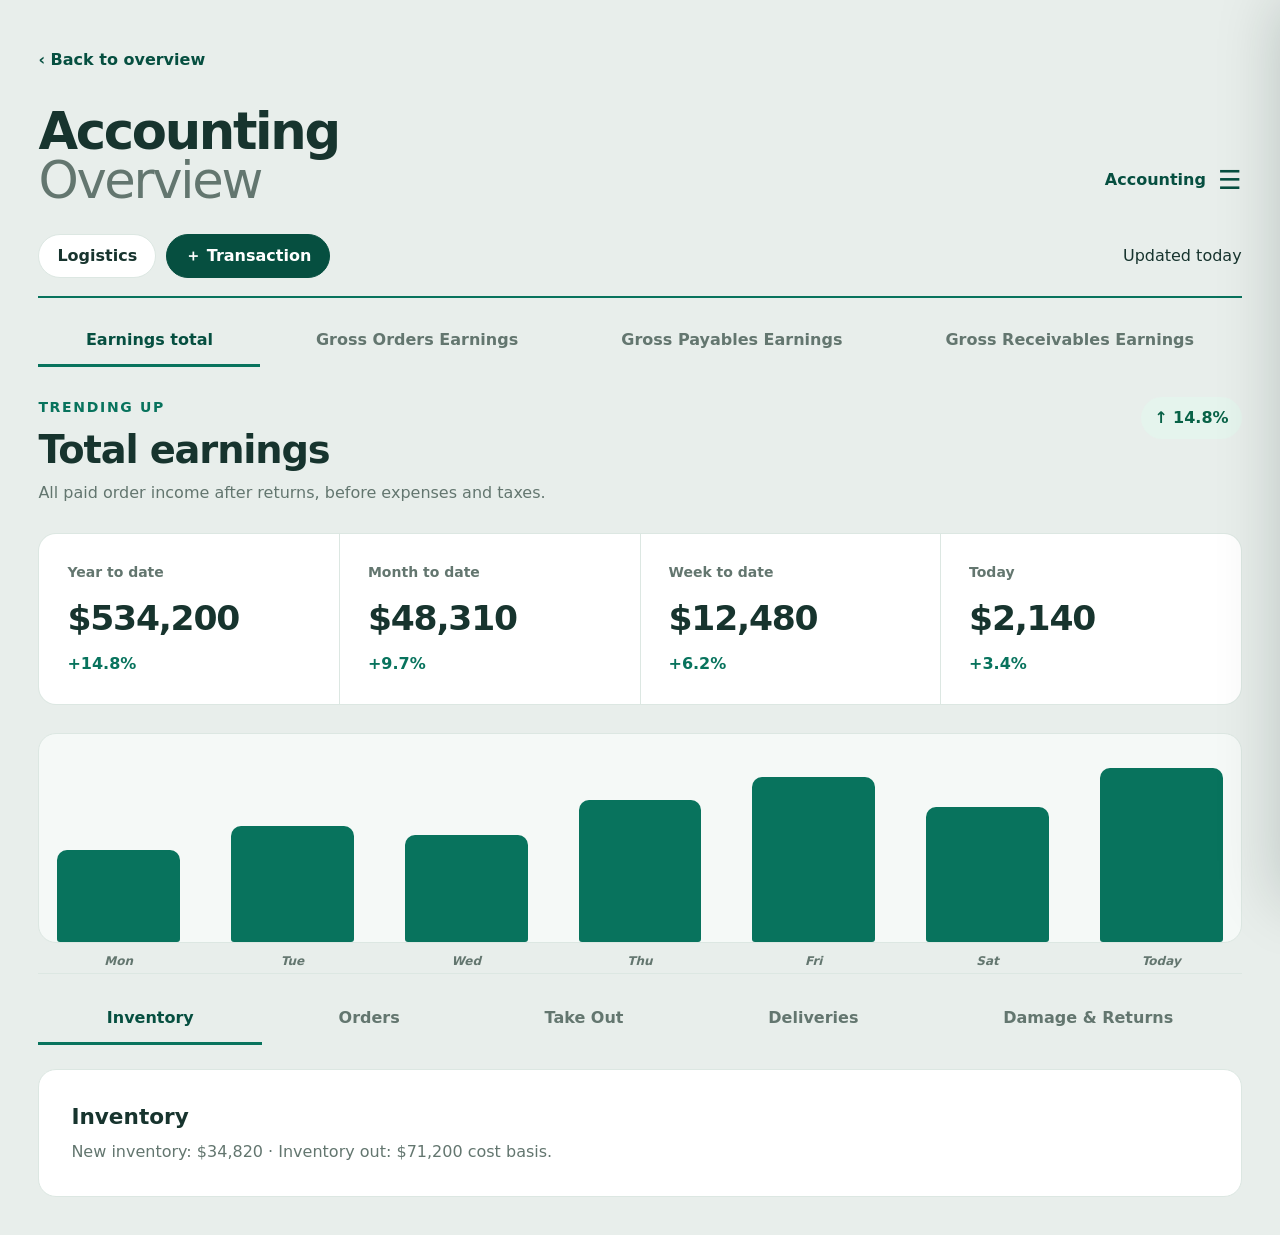
==== commit 4d9df25b: "feat: redesign accounting overview with minimalist financial navigation" ====
--- a/accounting.html
+++ b/accounting.html
@@ -1,31 +1,102 @@
 <!doctype html>
-<html lang="en"><head><meta charset="utf-8"><meta name="viewport" content="width=device-width,initial-scale=1"><meta name="theme-color" content="#064f40"><title>Marxia | Accounting</title><meta name="description" content="Marxia SMB accounting overview, executive financial pulse, and cash obligations ledger"><link rel="stylesheet" href="styles.css?v=20260908-typography-1"><link rel="stylesheet" href="operations.css?v=20260912-accounting-workspace-1"><link rel="stylesheet" href="button-theme.css?v=20260909-link-surfaces-1"><script src="embedded-assets.js"></script><script src="i18n.js?v=20260907-support-1" defer></script><script src="operations.js?v=20260912-accounting-workspace-1" defer></script><script src="support.js?v=20260907-1" defer></script></head>
-<body><div class="app-shell">
-<aside class="sidebar" id="sidebar" aria-label="Primary navigation"><div class="brand"><span class="brand-mark" aria-hidden="true">M</span><span><strong>Marxia</strong><small>Cacao &amp; Más</small></span></div><nav class="primary-nav"><a class="nav-item" href="index.html"><img src="assets/overview.webp" alt=""><span>Overview</span></a><button class="nav-item" type="button" data-toast="Orders will be created in its approved page stage."><img src="assets/order.webp" alt=""><span>Orders</span></button><button class="nav-item" type="button" data-toast="Products will be created in its approved page stage."><img src="assets/products.webp" alt=""><span>Products</span></button><button class="nav-item" type="button" data-toast="Inventory will be created in its approved page stage."><img src="assets/inventory.webp" alt=""><span>Inventory</span></button><button class="nav-item" type="button" data-toast="Marketplace will be created in its approved page stage."><img src="assets/marketplace.webp" alt=""><span>Marketplace</span></button><a class="nav-item" href="logistics.html"><img src="assets/truck.webp" alt=""><span>Logistics</span></a><a class="nav-item active" href="accounting.html" aria-current="page"><img src="assets/accounting.webp" alt=""><span>Accounting</span></a><button class="nav-item" type="button" data-toast="Reports will be created in its approved page stage."><img src="assets/reports.webp" alt=""><span>Reports</span></button><a class="nav-item" href="settings-access.html"><img src="assets/settings.webp" alt=""><span>Settings &amp; Access</span></a></nav><button class="owner-card" type="button" data-toast="Profile controls will be completed in the Profile stage."><img src="assets/avatar.webp" alt=""><span><strong>Gabriel Salazar</strong><small>Owner</small></span></button></aside>
-<button class="sidebar-slide-toggle" id="sidebarSlideToggle" type="button" aria-controls="sidebar" aria-expanded="true" aria-label="Close navigation menu">&lt;</button>
-<main class="workspace"><header class="topbar"><button class="mobile-menu" id="menuToggle" type="button" aria-controls="sidebar" aria-expanded="false" aria-label="Open navigation">☰</button><label class="search operations-search"><span aria-hidden="true">⌕</span><input id="operationsSearch" type="search" placeholder="Search transaction, order, customer..." aria-label="Search accounting"></label><div class="top-actions"><button class="support-button" type="button" data-support-open aria-haspopup="dialog" aria-controls="supportDialog" aria-label="Open IT Tech Support request form" title="IT Tech Support">?</button><div class="utility-nav"><button class="utility-menu-toggle" id="utilityMenuToggle" type="button" aria-controls="utilityMenu" aria-expanded="false" aria-label="Open profile and appearance menu">☰</button><nav class="utility-menu" id="utilityMenu" aria-label="Profile and appearance" hidden><button class="utility-profile" type="button" data-toast="Profile controls will be completed in the Profile stage."><img src="assets/avatar.webp" alt=""><span><strong>Gabriel</strong><small>Profile · Owner</small></span><b>›</b></button><section class="utility-group"><strong>Appearance</strong><div class="binary-setting"><span data-theme-label="light" class="active">Light</span><button class="toggle-switch" type="button" role="switch" aria-checked="false" data-theme-toggle aria-label="Switch between Light and Dark appearance"><span class="toggle-thumb" aria-hidden="true"></span></button><span data-theme-label="dark">Dark</span></div></section><section class="utility-group"><strong>Language</strong><div class="binary-setting"><span data-language-label="en" class="active">English</span><button class="toggle-switch" type="button" role="switch" aria-checked="false" data-language-toggle aria-label="Switch between English and Spanish"><span class="toggle-thumb" aria-hidden="true"></span></button><span data-language-label="es">Spanish</span></div></section></nav></div></div></header>
-<div class="page operations-page accounting-workspace"><section class="heading-row operations-heading"><div><a class="back-link" href="index.html">‹ Back to Overview</a><h1>Accounting</h1><p>From inventory and orders to taxes, obligations, and net earnings.</p></div><div class="page-actions"><a class="page-action" href="logistics.html#fulfillment-progress">Open Logistics</a><button class="page-action primary" type="button" data-open-dialog="transactionDialog">＋ Record transaction</button></div></section>
-<div class="accounting-layout"><div class="accounting-main">
-<section class="accounting-view is-active" id="accounting-overview" data-accounting-view="overview" aria-labelledby="overview-tab"><div class="view-heading"><div><span class="eyebrow">Operations to profit</span><h2>Accounting Overview</h2><p>Trace stock movement and every order channel into paid revenue and net earnings.</p></div><span class="period-badge">Sep 2026 · MTD</span></div>
-<section class="operations-summary accounting-kpis" aria-label="Accounting summary"><article class="summary-card"><img src="assets/reports.webp" alt=""><span><strong>$128,740</strong><small>Orders paid</small><b class="positive">↑ 18.6%</b></span></article><article class="summary-card"><img src="assets/accounting.webp" alt=""><span><strong>$48,310</strong><small>Gross earnings</small><b>37.5% margin</b></span></article><article class="summary-card"><img src="assets/avatar.webp" alt=""><span><strong>$21,860</strong><small>Receivables</small><b class="negative">$6,430 overdue</b></span></article><article class="summary-card"><img src="assets/accounting.webp" alt=""><span><strong>$31,460</strong><small>Net earnings</small><b class="positive">↑ 11.2%</b></span></article></section>
-<article class="panel operations-panel"><h2>From operations to net earnings</h2><p>Inventory movement and fulfilled orders generate the financial record.</p><div class="finance-pipeline"><button type="button" data-toast="New inventory received: $34,820. Inventory out: $71,200 cost basis."><small>Inventory movement</small><strong>$34,820 in</strong><span>$71,200 out</span></button><button type="button" data-toast="Delivery $42,600 · On-site $51,740 · Pickup $34,400."><small>Order channels</small><strong>1,284 orders</strong><span>Delivery · On-site · Pickup</span></button><button type="button" data-accounting-open="paid"><small>Orders paid</small><strong>$128,740</strong><span>97.2% collected</span></button><button type="button" data-accounting-open="net"><small>Net earnings</small><strong>$31,460</strong><span>After expenses and taxes</span></button></div></article>
-<div class="operations-grid accounting-cards"><article class="panel operations-panel"><h2>Order channel performance</h2><div class="channel-bars"><button type="button" data-toast="Delivery: 426 paid orders totaling $42,600."><span>Delivery orders</span><strong>$42,600</strong><i style="--value:78%"></i></button><button type="button" data-toast="On-site: 518 paid orders totaling $51,740."><span>On-site orders</span><strong>$51,740</strong><i style="--value:94%"></i></button><button type="button" data-toast="Pickup: 340 paid orders totaling $34,400."><span>Pickup orders</span><strong>$34,400</strong><i style="--value:63%"></i></button></div></article><article class="panel operations-panel"><h2>Basic accounting flow</h2><div class="accounting-equations"><button type="button" data-accounting-open="gross"><span>Sales − returns</span><strong>$128,740 Net Sales</strong></button><button type="button" data-accounting-open="gross"><span>Net sales − COGS</span><strong>$48,310 Gross Profit</strong></button><button type="button" data-accounting-open="net"><span>Gross profit − expenses − taxes</span><strong>$31,460 Net Profit</strong></button></div></article></div></section>
+<html lang="en">
+<head>
+  <meta charset="utf-8">
+  <meta name="viewport" content="width=device-width,initial-scale=1">
+  <meta name="theme-color" content="#064f40">
+  <title>Marxia | Accounting</title>
+  <link rel="stylesheet" href="styles.css?v=20260908-typography-1">
+  <link rel="stylesheet" href="operations.css?v=20260912-accounting-workspace-1">
+  <link rel="stylesheet" href="button-theme.css?v=20260909-link-surfaces-1">
+  <style>
+    :root{--accounting-green:#08735d;--accounting-green-dark:#064f40;--accounting-ink:#17342e;--accounting-muted:#63766f;--accounting-line:#dce7e2;--accounting-surface:#fff;--accounting-soft:#f5f9f7;--accounting-alert:#ad3f35;--accounting-gold:#a87320}
+    .accounting-minimal{max-width:1500px;margin:0 auto;padding:clamp(20px,3vw,48px);color:var(--accounting-ink)}
+    .accounting-minimal button,.accounting-minimal a{min-height:44px}
+    .accounting-titlebar{display:flex;align-items:flex-end;justify-content:space-between;gap:24px;margin-bottom:18px}
+    .accounting-titlebar h1{font-size:clamp(2rem,4vw,3.75rem);line-height:.94;letter-spacing:-.045em;margin:18px 0 0}
+    .accounting-titlebar h1 span{display:block;font-weight:430;color:var(--accounting-muted)}
+    .back-link{display:inline-flex;align-items:center;color:var(--accounting-green-dark);text-decoration:none;font-weight:750}
+    .accounting-menu-toggle{display:inline-flex;align-items:center;gap:12px;border:0;background:transparent;color:var(--accounting-green-dark);font:inherit;font-weight:800;padding:10px 0;cursor:pointer}
+    .accounting-menu-toggle .menu-lines{font-size:1.65rem;line-height:1}
+    .accounting-actions{display:flex;align-items:center;justify-content:space-between;gap:16px;padding:12px 0 18px;border-bottom:2px solid var(--accounting-green)}
+    .accounting-actions div{display:flex;gap:10px;flex-wrap:wrap}
+    .quiet-action{display:inline-flex;align-items:center;justify-content:center;border:1px solid var(--accounting-line);border-radius:999px;background:var(--accounting-surface);color:var(--accounting-ink);padding:0 18px;font-weight:750;text-decoration:none;cursor:pointer}
+    .quiet-action.primary{background:var(--accounting-green-dark);border-color:var(--accounting-green-dark);color:#fff}
+    .financial-tabs,.operations-tabs{display:flex;overflow-x:auto;scrollbar-width:thin;gap:8px;padding:18px 0 6px;scroll-snap-type:x proximity}
+    .financial-tabs button,.operations-tabs button{flex:1 0 auto;border:0;border-bottom:3px solid transparent;background:transparent;color:var(--accounting-muted);font:inherit;font-weight:800;padding:12px 16px;cursor:pointer;white-space:nowrap;scroll-snap-align:start}
+    .financial-tabs button[aria-selected="true"],.operations-tabs button[aria-selected="true"]{color:var(--accounting-green-dark);border-color:var(--accounting-green)}
+    .finance-view{padding-top:24px}
+    .finance-view[hidden]{display:none}
+    .metric-heading{display:flex;align-items:flex-start;justify-content:space-between;gap:20px;margin-bottom:28px}
+    .metric-heading small{display:block;color:var(--accounting-green);font-weight:850;text-transform:uppercase;letter-spacing:.12em}
+    .metric-heading h2{font-size:clamp(1.65rem,3vw,2.6rem);margin:7px 0 6px;letter-spacing:-.03em}
+    .metric-heading p{margin:0;color:var(--accounting-muted)}
+    .trend-chip{border-radius:999px;background:#e5f4ed;color:#086247;padding:9px 13px;font-weight:850;white-space:nowrap}
+    .period-grid{display:grid;grid-template-columns:repeat(4,minmax(145px,1fr));gap:1px;border:1px solid var(--accounting-line);border-radius:18px;overflow:hidden;background:var(--accounting-line)}
+    .period-grid article{background:var(--accounting-surface);padding:clamp(16px,2.2vw,28px)}
+    .period-grid small{display:block;color:var(--accounting-muted);font-weight:720;margin-bottom:10px}
+    .period-grid strong{display:block;font-size:clamp(1.4rem,2.7vw,2.25rem);letter-spacing:-.035em}
+    .period-grid span{display:block;margin-top:8px;color:var(--accounting-green);font-weight:780}
+    .bar-chart{height:210px;margin-top:28px;padding:20px 18px 0;border:1px solid var(--accounting-line);border-radius:18px;background:var(--accounting-soft);display:flex;align-items:flex-end;gap:clamp(12px,4vw,52px)}
+    .bar{height:var(--h);flex:1;border-radius:10px 10px 3px 3px;background:var(--accounting-green);position:relative;min-width:26px}
+    .bar::after{content:attr(data-label);position:absolute;left:50%;bottom:-28px;transform:translateX(-50%);font-size:.75rem;color:var(--accounting-muted);font-weight:750;white-space:nowrap}
+    .supplemental{display:flex;gap:10px;flex-wrap:wrap;margin-top:44px}
+    .supplemental button{border:1px solid var(--accounting-line);background:var(--accounting-surface);border-radius:12px;padding:10px 14px;color:var(--accounting-ink);font-weight:750;cursor:pointer}
+    .supplemental button.alert{color:var(--accounting-alert);border-color:#ecc7c2}
+    .operations-tabs{margin-top:30px;padding-top:20px;border-top:1px solid var(--accounting-line)}
+    .operations-panel{margin-top:18px;border:1px solid var(--accounting-line);border-radius:18px;background:var(--accounting-surface);padding:clamp(18px,3vw,32px)}
+    .operations-panel h3{margin:0 0 8px;font-size:1.35rem}.operations-panel p{margin:0;color:var(--accounting-muted)}
+    .accounting-drawer-backdrop{position:fixed;inset:0;background:rgba(4,27,22,.34);opacity:0;pointer-events:none;transition:opacity .25s;z-index:3090}
+    .accounting-drawer{position:fixed;top:0;right:0;width:min(390px,92vw);height:100dvh;background:var(--accounting-surface);box-shadow:-20px 0 60px rgba(3,32,26,.2);transform:translateX(105%);transition:transform .3s ease;z-index:3100;display:flex;flex-direction:column}
+    .accounting-drawer.open{transform:translateX(0)}.accounting-drawer-backdrop.open{opacity:1;pointer-events:auto}
+    .drawer-head{display:flex;align-items:center;justify-content:space-between;padding:22px;border-bottom:1px solid var(--accounting-line)}
+    .drawer-head h2{margin:0}.drawer-close{width:48px;height:48px;border:0;border-radius:50%;background:var(--accounting-soft);font-size:1.8rem;cursor:pointer}
+    .drawer-scroll{overflow-y:auto;padding:14px 22px 30px}
+    .drawer-scroll button{display:flex;width:100%;justify-content:space-between;align-items:center;text-align:left;border:0;border-bottom:1px solid var(--accounting-line);background:transparent;color:var(--accounting-ink);padding:16px 4px;font:inherit;font-weight:750;cursor:pointer}
+    .drawer-scroll button:hover,.drawer-scroll button:focus-visible{color:var(--accounting-green);background:var(--accounting-soft)}
+    .drawer-scroll b{color:var(--accounting-muted);font-size:.85rem}
+    dialog{border:0;border-radius:18px;box-shadow:0 24px 80px rgba(0,0,0,.28);width:min(520px,calc(100vw - 28px))}dialog::backdrop{background:rgba(4,27,22,.48)}
+    .transaction-form{display:grid;gap:15px;padding:10px}.transaction-form h2{margin:0}.transaction-form label{display:grid;gap:6px;font-weight:750}.transaction-form input,.transaction-form select{min-height:46px;border:1px solid var(--accounting-line);border-radius:10px;padding:0 12px;font:inherit}.dialog-actions{display:flex;justify-content:flex-end;gap:10px;margin-top:8px}
+    @media(max-width:800px){.accounting-titlebar{align-items:center}.accounting-titlebar h1{font-size:2.2rem}.period-grid{grid-template-columns:repeat(2,1fr)}.accounting-actions{align-items:flex-start}.accounting-actions>span{display:none}.metric-heading{flex-direction:column}.bar-chart{height:170px}}
+    @media(max-width:480px){.accounting-minimal{padding:18px 14px}.accounting-titlebar h1{font-size:1.8rem}.accounting-menu-toggle>span:first-child{display:none}.accounting-actions{display:block}.accounting-actions div{display:grid;grid-template-columns:1fr 1fr}.quiet-action{padding:0 10px}.period-grid{grid-template-columns:1fr}.bar-chart{gap:8px}.financial-tabs button,.operations-tabs button{padding-inline:12px}}
+    @media(min-resolution:2dppx){.accounting-minimal{max-width:1800px}}
+    html[data-theme="dark"]{--accounting-ink:#edf7f3;--accounting-muted:#a9bbb4;--accounting-line:#31524a;--accounting-surface:#102d27;--accounting-soft:#173b33}
+  </style>
+  <script src="embedded-assets.js"></script><script src="i18n.js" defer></script><script src="support.js" defer></script>
+</head>
+<body>
+  <main class="accounting-minimal">
+    <header class="accounting-titlebar">
+      <div><a class="back-link" href="index.html">‹ Back to overview</a><h1>Accounting <span>Overview</span></h1></div>
+      <button class="accounting-menu-toggle" id="accountingMenuToggle" type="button" aria-controls="accountingDrawer" aria-expanded="false"><span>Accounting</span><span class="menu-lines" aria-hidden="true">☰</span></button>
+    </header>
+    <section class="accounting-actions" aria-label="Accounting actions"><div><a class="quiet-action" href="logistics.html">Logistics</a><button class="quiet-action primary" id="openTransaction" type="button">＋ Transaction</button></div><span>Updated today</span></section>
 
-<section class="accounting-view" id="executive-pulse" data-accounting-view="pulse" aria-labelledby="pulse-tab" hidden><div class="view-heading"><div><span class="eyebrow">Executive Financial Pulse</span><h2>Performance, statistics &amp; trends</h2><p>Compare current results against the last 12 or 24 months.</p></div><label class="period-select">Period<select data-trend-period><option value="12">Last 12 months</option><option value="24">Last 24 months</option></select></label></div>
-<section class="pulse-grid"><article class="pulse-card"><small>Orders paid</small><strong>$1.42M</strong><span class="positive">↑ 14.8% YoY</span></article><article class="pulse-card"><small>Gross earnings</small><strong>$534K</strong><span>37.6% margin</span></article><article class="pulse-card"><small>Taxes accrued</small><strong>$118K</strong><span>8.3% effective</span></article><article class="pulse-card"><small>Net earnings</small><strong>$346K</strong><span class="positive">↑ 9.7% YoY</span></article></section>
-<article class="panel operations-panel trend-panel"><div class="panel-title-row"><div><h2>Revenue and net earnings trend</h2><p>Monthly history with one-year comparison.</p></div><div class="chart-legend"><span><i class="revenue"></i>Paid orders</span><span><i class="earnings"></i>Net earnings</span></div></div><div class="trend-chart" role="img" aria-label="Twelve month paid orders and net earnings trend"><div class="chart-lines"><svg viewBox="0 0 1000 260" preserveAspectRatio="none" aria-hidden="true"><polyline class="revenue-line" points="0,205 91,181 182,190 273,147 364,160 455,118 546,132 637,94 728,109 819,64 910,80 1000,36"/><polyline class="earnings-line" points="0,232 91,219 182,224 273,202 364,207 455,181 546,190 637,164 728,171 819,139 910,147 1000,116"/></svg></div><div class="chart-months"><span>Oct</span><span>Dec</span><span>Feb</span><span>Apr</span><span>Jun</span><span>Aug</span><span>Sep</span></div></div></article>
-<div class="operations-grid accounting-cards"><article class="panel operations-panel"><h2>Key statistics</h2><dl class="stat-list"><div><dt>Average order value</dt><dd>$100.26</dd></div><div><dt>Paid-order rate</dt><dd>97.2%</dd></div><div><dt>Inventory turnover</dt><dd>6.4×</dd></div><div><dt>Days sales outstanding</dt><dd>24 days</dd></div></dl></article><article class="panel operations-panel"><h2>24-month direction</h2><div class="direction-list"><span><i class="positive">↑</i><b>Revenue</b><small>Consistent growth</small></span><span><i class="positive">↑</i><b>Gross margin</b><small>+1.8 points</small></span><span><i class="negative">↑</i><b>Receivable age</b><small>Needs attention</small></span></div></article></div></section>
+    <nav class="financial-tabs" role="tablist" aria-label="Financial earnings">
+      <button role="tab" aria-selected="true" data-view="total">Earnings total</button><button role="tab" aria-selected="false" data-view="orders">Gross Orders Earnings</button><button role="tab" aria-selected="false" data-view="payables">Gross Payables Earnings</button><button role="tab" aria-selected="false" data-view="receivables">Gross Receivables Earnings</button>
+    </nav>
 
-<section class="accounting-view" id="cash-ledger" data-accounting-view="ledger" aria-labelledby="ledger-tab" hidden><div class="view-heading"><div><span class="eyebrow">Cash &amp; Obligations Ledger</span><h2>What is owed and what is due</h2><p>Manage cash position, receivables, payables, aging, and upcoming obligations.</p></div><span class="period-badge">Updated Sep 12, 2026</span></div>
-<section class="ledger-balance"><article><small>Available cash</small><strong>$86,420</strong><span>Across operating accounts</span></article><article><small>Receivables</small><strong>$21,860</strong><span class="negative">$6,430 overdue</span></article><article><small>Payables</small><strong>$17,240</strong><span>$8,910 due in 7 days</span></article><article><small>Projected cash</small><strong>$91,040</strong><span>After open obligations</span></article></section>
-<div class="operations-grid ledger-grid"><article class="panel operations-panel"><div class="panel-title-row"><div><h2>Receivables aging</h2><p>Customer balances by age.</p></div><button class="action-link" type="button" data-accounting-open="receivables">View all ›</button></div><div class="aging-bars"><span><b>Current</b><i style="--value:71%"></i><strong>$15,430</strong></span><span><b>1–30 days</b><i style="--value:18%"></i><strong>$3,880</strong></span><span><b>31–60 days</b><i style="--value:8%"></i><strong>$1,760</strong></span><span><b>61+ days</b><i style="--value:4%"></i><strong>$790</strong></span></div></article><article class="panel operations-panel"><div class="panel-title-row"><div><h2>Upcoming payables</h2><p>Supplier and tax obligations.</p></div><button class="action-link" type="button" data-accounting-open="payables">View all ›</button></div><div class="obligation-list"><button type="button" data-toast="Andes Cargo payable AP-441 opened."><span><b>Andes Cargo</b><small>Due Sep 15 · AP-441</small></span><strong>$4,240</strong></button><button type="button" data-toast="Cacao Supply Co. payable AP-448 opened."><span><b>Cacao Supply Co.</b><small>Due Sep 18 · AP-448</small></span><strong>$3,870</strong></button><button type="button" data-accounting-open="taxes"><span><b>VAT settlement</b><small>Due Sep 20 · TAX-SEP</small></span><strong>$5,620</strong></button></div></article></div></section>
+    <section class="finance-view" data-panel="total"><div class="metric-heading"><div><small>Trending up</small><h2>Total earnings</h2><p>All paid order income after returns, before expenses and taxes.</p></div><span class="trend-chip">↑ 14.8%</span></div><div class="period-grid"><article><small>Year to date</small><strong>$534,200</strong><span>+14.8%</span></article><article><small>Month to date</small><strong>$48,310</strong><span>+9.7%</span></article><article><small>Week to date</small><strong>$12,480</strong><span>+6.2%</span></article><article><small>Today</small><strong>$2,140</strong><span>+3.4%</span></article></div><div class="bar-chart" role="img" aria-label="Total earnings trend"><i class="bar" style="--h:49%" data-label="Mon"></i><i class="bar" style="--h:62%" data-label="Tue"></i><i class="bar" style="--h:57%" data-label="Wed"></i><i class="bar" style="--h:76%" data-label="Thu"></i><i class="bar" style="--h:88%" data-label="Fri"></i><i class="bar" style="--h:72%" data-label="Sat"></i><i class="bar" style="--h:93%" data-label="Today"></i></div></section>
+    <section class="finance-view" data-panel="orders" hidden><div class="metric-heading"><div><small>Trending up</small><h2>Gross Orders Earnings</h2><p>Gross income from paid delivery, on-site, and pickup orders.</p></div><span class="trend-chip">↑ 18.6%</span></div><div class="period-grid"><article><small>Year to date</small><strong>$1.42M</strong><span>+18.6%</span></article><article><small>Month to date</small><strong>$128,740</strong><span>+12.1%</span></article><article><small>Week to date</small><strong>$31,860</strong><span>+8.4%</span></article><article><small>Today</small><strong>$5,920</strong><span>+4.1%</span></article></div><div class="bar-chart"><i class="bar" style="--h:45%" data-label="Mon"></i><i class="bar" style="--h:66%" data-label="Tue"></i><i class="bar" style="--h:58%" data-label="Wed"></i><i class="bar" style="--h:74%" data-label="Thu"></i><i class="bar" style="--h:91%" data-label="Fri"></i><i class="bar" style="--h:79%" data-label="Sat"></i><i class="bar" style="--h:96%" data-label="Today"></i></div></section>
+    <section class="finance-view" data-panel="payables" hidden><div class="metric-heading"><div><small>Trending stable</small><h2>Gross Payables Earnings</h2><p>Supplier, logistics, and tax obligations affecting available earnings.</p></div><span class="trend-chip">↓ 2.3%</span></div><div class="period-grid"><article><small>Year to date</small><strong>$182,400</strong><span>−2.3%</span></article><article><small>Month to date</small><strong>$17,240</strong><span>−1.8%</span></article><article><small>Week to date</small><strong>$8,910</strong><span>Due soon</span></article><article><small>Today</small><strong>$1,420</strong><span>Scheduled</span></article></div><div class="bar-chart"><i class="bar" style="--h:75%" data-label="Mon"></i><i class="bar" style="--h:68%" data-label="Tue"></i><i class="bar" style="--h:59%" data-label="Wed"></i><i class="bar" style="--h:63%" data-label="Thu"></i><i class="bar" style="--h:51%" data-label="Fri"></i><i class="bar" style="--h:47%" data-label="Sat"></i><i class="bar" style="--h:43%" data-label="Today"></i></div><div class="supplemental"><button type="button">Future bills to pay · $8,910</button><button class="alert" type="button">Delayed payables · $2,180</button></div></section>
+    <section class="finance-view" data-panel="receivables" hidden><div class="metric-heading"><div><small>Trending up</small><h2>Gross Receivables Earnings</h2><p>Customer balances expected from issued invoices.</p></div><span class="trend-chip">↑ 7.2%</span></div><div class="period-grid"><article><small>Year to date</small><strong>$246,780</strong><span>+7.2%</span></article><article><small>Month to date</small><strong>$21,860</strong><span>+4.9%</span></article><article><small>Week to date</small><strong>$7,240</strong><span>Expected</span></article><article><small>Today</small><strong>$980</strong><span>Expected</span></article></div><div class="bar-chart"><i class="bar" style="--h:39%" data-label="Mon"></i><i class="bar" style="--h:48%" data-label="Tue"></i><i class="bar" style="--h:57%" data-label="Wed"></i><i class="bar" style="--h:52%" data-label="Thu"></i><i class="bar" style="--h:69%" data-label="Fri"></i><i class="bar" style="--h:78%" data-label="Sat"></i><i class="bar" style="--h:86%" data-label="Today"></i></div><div class="supplemental"><button type="button">Future receivables · $15,430</button><button class="alert" type="button">Delayed receivables · $6,430</button></div></section>
 
-<section class="accounting-view" data-accounting-view="paid" hidden><div class="view-heading"><div><span class="eyebrow">Orders paid</span><h2>Paid order register</h2><p>Completed payments from delivery, on-site, and pickup orders.</p></div><button class="page-action" type="button" data-accounting-open="overview">Back to overview</button></div><article class="panel operations-panel"><div class="table-scroll"><table class="operations-table"><thead><tr><th>Date</th><th>Order</th><th>Channel</th><th>Customer</th><th>Amount</th><th>Status</th></tr></thead><tbody><tr data-search-row><td>Sep 12</td><td>#10518</td><td>On-site</td><td>Walk-in</td><td>$218.00</td><td><em class="status-pill">Paid</em></td></tr><tr data-search-row><td>Sep 12</td><td>#10517</td><td>Pickup</td><td>Café Aurora</td><td>$486.00</td><td><em class="status-pill">Paid</em></td></tr><tr data-search-row><td>Sep 11</td><td>#10516</td><td>Delivery</td><td>Cacao Lab LLC</td><td>$1,125.00</td><td><em class="status-pill">Paid</em></td></tr></tbody></table></div></article></section>
-<section class="accounting-view" data-accounting-view="payables" hidden><div class="view-heading"><div><span class="eyebrow">Payables</span><h2>Supplier obligations</h2><p>Amounts owed, due dates, and settlement status.</p></div><button class="page-action" type="button" data-accounting-open="ledger">Open ledger</button></div><article class="panel operations-panel"><div class="table-scroll"><table class="operations-table"><thead><tr><th>Vendor</th><th>Reference</th><th>Due</th><th>Amount</th><th>Status</th></tr></thead><tbody><tr data-search-row><td>Andes Cargo</td><td>AP-441</td><td>Sep 15</td><td>$4,240</td><td><em class="status-pill warning">Due soon</em></td></tr><tr data-search-row><td>Cacao Supply Co.</td><td>AP-448</td><td>Sep 18</td><td>$3,870</td><td><em class="status-pill warning">Due soon</em></td></tr></tbody></table></div></article></section>
-<section class="accounting-view" data-accounting-view="receivables" hidden><div class="view-heading"><div><span class="eyebrow">Receivables</span><h2>Customer balances</h2><p>Open invoices, aging, and collection priority.</p></div><button class="page-action" type="button" data-accounting-open="ledger">Open ledger</button></div><article class="panel operations-panel"><div class="table-scroll"><table class="operations-table"><thead><tr><th>Customer</th><th>Invoice</th><th>Age</th><th>Amount</th><th>Status</th></tr></thead><tbody><tr data-search-row><td>Café Aurora</td><td>INV-3121</td><td>8 days</td><td>$3,880</td><td><em class="status-pill">Current</em></td></tr><tr data-search-row><td>Cacao Lab LLC</td><td>INV-3094</td><td>38 days</td><td>$1,760</td><td><em class="status-pill danger">Overdue</em></td></tr></tbody></table></div></article></section>
-<section class="accounting-view" data-accounting-view="gross" hidden><div class="view-heading"><div><span class="eyebrow">Gross earnings</span><h2>Gross earnings detail</h2><p>Net sales less cost of goods sold.</p></div><span class="period-badge">37.5% margin</span></div><article class="panel operations-panel financial-breakdown"><div><span>Sales revenue</span><strong>$131,920</strong></div><div><span>Returns &amp; discounts</span><strong>− $3,180</strong></div><div><span>Net sales</span><strong>$128,740</strong></div><div><span>Cost of goods sold</span><strong>− $80,430</strong></div><div class="total"><span>Gross earnings</span><strong>$48,310</strong></div></article></section>
-<section class="accounting-view" data-accounting-view="taxes" hidden><div class="view-heading"><div><span class="eyebrow">Taxes</span><h2>Tax obligations</h2><p>Accrued, withheld, paid, and upcoming tax amounts.</p></div><span class="period-badge">Next due Sep 20</span></div><section class="pulse-grid"><article class="pulse-card"><small>VAT collected</small><strong>$15,449</strong><span>Output VAT</span></article><article class="pulse-card"><small>VAT credit</small><strong>$9,829</strong><span>Input VAT</span></article><article class="pulse-card"><small>VAT payable</small><strong>$5,620</strong><span class="negative">Due in 8 days</span></article><article class="pulse-card"><small>Taxes YTD</small><strong>$82,140</strong><span>Paid and accrued</span></article></section></section>
-<section class="accounting-view" data-accounting-view="net" hidden><div class="view-heading"><div><span class="eyebrow">Net earnings</span><h2>Net earnings detail</h2><p>Gross earnings less operating expenses, other expenses, and taxes.</p></div><span class="period-badge">24.4% net margin</span></div><article class="panel operations-panel financial-breakdown"><div><span>Gross earnings</span><strong>$48,310</strong></div><div><span>Operating expenses</span><strong>− $9,840</strong></div><div><span>Logistics expenses</span><strong>− $4,860</strong></div><div><span>Taxes</span><strong>− $2,150</strong></div><div class="total"><span>Net earnings</span><strong>$31,460</strong></div></article></section>
-</div>
-<aside class="accounting-rail" aria-label="Accounting sections"><div class="rail-heading"><span>Accounting</span><small>Select a financial view</small></div><nav><button id="overview-tab" class="active featured" type="button" data-accounting-open="overview" aria-current="page"><span>Accounting Overview</span><small>Operations to profit</small></button><button id="pulse-tab" class="featured" type="button" data-accounting-open="pulse"><span>Executive Financial Pulse</span><small>KPIs &amp; 1–2 year trends</small></button><button id="ledger-tab" class="featured" type="button" data-accounting-open="ledger"><span>Cash &amp; Obligations Ledger</span><small>Receivables &amp; payables</small></button><hr><button type="button" data-accounting-open="paid"><span>Orders paid</span><b>$128,740</b></button><button type="button" data-accounting-open="payables"><span>Payables</span><b>$17,240</b></button><button type="button" data-accounting-open="receivables"><span>Receivables</span><b>$21,860</b></button><button type="button" data-accounting-open="gross"><span>Gross earnings</span><b>$48,310</b></button><button type="button" data-accounting-open="taxes"><span>Taxes</span><b>$5,620</b></button><button type="button" data-accounting-open="net"><span>Net earnings</span><b>$31,460</b></button><hr><button type="button" data-accounting-open="pulse"><span>Statistics &amp; history</span><small>12–24 months</small></button><button type="button" data-accounting-open="pulse"><span>Trends</span><small>Performance direction</small></button></nav></aside></div></div></main></div>
-<dialog class="dialog-compact" id="transactionDialog" aria-labelledby="transactionDialogTitle"><form method="dialog" data-success="Transaction recorded in the accounting view."><h2 id="transactionDialogTitle">Record transaction</h2><label>Transaction type<select required><option value="">Choose a type</option><option>Sale</option><option>Expense</option><option>Payment received</option><option>Logistics expense</option></select></label><label>Document reference<input required placeholder="Invoice, receipt, shipment, or order"></label><label>Amount (USD)<input required type="number" min="0" step="0.01" placeholder="0.00"></label><label>Transaction date<input required type="date"></label><div class="dialog-actions"><button type="button" data-close-dialog>Cancel</button><button class="primary" type="submit">Record transaction</button></div></form></dialog><div class="toast" id="toast" role="status" aria-live="polite"></div></body></html>+    <nav class="operations-tabs" role="tablist" aria-label="Operational accounting categories"><button role="tab" aria-selected="true" data-operation="inventory">Inventory</button><button role="tab" aria-selected="false" data-operation="orders">Orders</button><button role="tab" aria-selected="false" data-operation="takeout">Take Out</button><button role="tab" aria-selected="false" data-operation="deliveries">Deliveries</button><button role="tab" aria-selected="false" data-operation="returns">Damage &amp; Returns</button></nav>
+    <article class="operations-panel" id="operationPanel" tabindex="-1"><h3>Inventory</h3><p>New inventory: $34,820 · Inventory out: $71,200 cost basis.</p></article>
+  </main>
+
+  <div class="accounting-drawer-backdrop" id="drawerBackdrop"></div><aside class="accounting-drawer" id="accountingDrawer" aria-label="Accounting menu" aria-hidden="true"><header class="drawer-head"><div><small>Financial workspace</small><h2>Accounting</h2></div><button class="drawer-close" id="drawerClose" type="button" aria-label="Close accounting menu">×</button></header><nav class="drawer-scroll"><button data-jump="total">Accounting Overview <b>Summary</b></button><button data-jump="orders">Orders paid <b>$128,740</b></button><button data-jump="payables">Payables <b>$17,240</b></button><button data-jump="receivables">Receivables <b>$21,860</b></button><button data-jump="total">Gross earnings <b>$48,310</b></button><button data-detail="taxes">Taxes <b>$5,620</b></button><button data-detail="net">Net earnings <b>$31,460</b></button><button data-detail="history">Statistics &amp; history <b>12–24 months</b></button><button data-detail="trends">Trends <b>Performance</b></button></nav></aside>
+  <dialog id="transactionDialog"><form class="transaction-form" method="dialog"><h2>Record transaction</h2><label>Transaction type<select required><option value="">Choose a type</option><option>Sale</option><option>Expense</option><option>Payment received</option><option>Logistics expense</option></select></label><label>Document reference<input required placeholder="Invoice, receipt, shipment, or order"></label><label>Amount (USD)<input required type="number" min="0" step="0.01" placeholder="0.00"></label><label>Transaction date<input required type="date"></label><div class="dialog-actions"><button class="quiet-action" value="cancel">Cancel</button><button class="quiet-action primary" value="save">Record transaction</button></div></form></dialog>
+  <script>
+    const drawer=document.getElementById('accountingDrawer'),backdrop=document.getElementById('drawerBackdrop'),menuToggle=document.getElementById('accountingMenuToggle'),closeButton=document.getElementById('drawerClose');
+    function setDrawer(open){drawer.classList.toggle('open',open);backdrop.classList.toggle('open',open);drawer.setAttribute('aria-hidden',String(!open));menuToggle.setAttribute('aria-expanded',String(open));if(open)closeButton.focus();else menuToggle.focus()}
+    menuToggle.addEventListener('click',()=>setDrawer(!drawer.classList.contains('open')));closeButton.addEventListener('click',()=>setDrawer(false));backdrop.addEventListener('click',()=>setDrawer(false));document.addEventListener('keydown',event=>{if(event.key==='Escape'&&drawer.classList.contains('open'))setDrawer(false)});
+    const tabs=[...document.querySelectorAll('.financial-tabs [data-view]')],panels=[...document.querySelectorAll('[data-panel]')];
+    function selectFinance(name){tabs.forEach(tab=>tab.setAttribute('aria-selected',String(tab.dataset.view===name)));panels.forEach(panel=>panel.hidden=panel.dataset.panel!==name);document.querySelector(`[data-panel="${name}"]`)?.scrollIntoView({behavior:'smooth',block:'start'})}
+    tabs.forEach(tab=>tab.addEventListener('click',()=>selectFinance(tab.dataset.view)));document.querySelectorAll('[data-jump]').forEach(button=>button.addEventListener('click',()=>{selectFinance(button.dataset.jump);setDrawer(false)}));
+    const operationCopy={inventory:['Inventory','New inventory: $34,820 · Inventory out: $71,200 cost basis.'],orders:['Orders','1,284 orders generated $128,740 in paid revenue.'],takeout:['Take Out','340 pickup and takeout orders generated $34,400.'],deliveries:['Deliveries','426 delivery orders generated $42,600 before logistics costs.'],returns:['Damage & Returns','Returns and damaged inventory reduced revenue by $3,180.']};
+    document.querySelectorAll('.operations-tabs [data-operation]').forEach(button=>button.addEventListener('click',()=>{document.querySelectorAll('.operations-tabs [data-operation]').forEach(item=>item.setAttribute('aria-selected',String(item===button)));const [title,copy]=operationCopy[button.dataset.operation];document.getElementById('operationPanel').innerHTML=`<h3>${title}</h3><p>${copy}</p>`}));
+    document.getElementById('openTransaction').addEventListener('click',()=>document.getElementById('transactionDialog').showModal());
+  </script>
+</body>
+</html>
--- a/operations.css
+++ b/operations.css
@@ -13,3 +13,20 @@
 .accounting-flow small{min-height:3em}
 .accounting-flow strong{white-space:nowrap;overflow-wrap:normal;word-break:normal;font-variant-numeric:tabular-nums}
 .accounting-flow:focus-visible{outline:3px solid var(--button-focus,#1D64B5);outline-offset:3px}
+
+
+/* Unified Accounting workspace */
+.accounting-layout{display:grid;grid-template-columns:minmax(0,1fr) 300px;gap:20px;align-items:start}
+.accounting-main{min-width:0}.accounting-view{min-width:0}.accounting-view[hidden]{display:none}.accounting-view.is-active{display:block;animation:accounting-enter .18s ease-out}
+@keyframes accounting-enter{from{opacity:.35;transform:translateY(5px)}to{opacity:1;transform:none}}
+.view-heading{display:flex;align-items:flex-start;justify-content:space-between;gap:20px;margin-bottom:18px}.view-heading h2{margin:3px 0 6px;font:700 var(--font-page) Georgia,serif;color:var(--ink)}.view-heading p{max-width:720px;margin:0;color:var(--muted);font-size:var(--font-body);line-height:1.55}.eyebrow{color:var(--green);font-size:var(--font-support);font-weight:800;letter-spacing:.08em;text-transform:uppercase}.period-badge,.period-select{flex-shrink:0;padding:9px 12px;border:1px solid var(--line);border-radius:999px;background:var(--surface);color:var(--muted);font-size:var(--font-support);font-weight:700}.period-select{display:flex;align-items:center;gap:8px}.period-select select{border:0;background:transparent;color:var(--ink);font-weight:700}
+.accounting-rail{position:sticky;top:86px;overflow:hidden;border:1px solid var(--line);border-radius:12px;background:var(--surface);box-shadow:var(--shadow)}.rail-heading{display:grid;gap:3px;padding:18px 18px 15px;background:var(--green);color:#fff}.rail-heading span{font:700 var(--font-section) Georgia,serif}.rail-heading small{color:#dcece7}.accounting-rail nav{display:grid;padding:9px}.accounting-rail button{display:grid;grid-template-columns:minmax(0,1fr) auto;gap:3px 10px;width:100%;min-height:46px;padding:10px;border:0;border-radius:8px;background:transparent;color:var(--ink);font:inherit;text-align:left;cursor:pointer}.accounting-rail button span{font-weight:700}.accounting-rail button small{grid-column:1/-1;color:var(--muted);font-size:var(--font-caption)}.accounting-rail button b{color:var(--green);font-size:var(--font-support)}.accounting-rail button:hover,.accounting-rail button:focus-visible{background:var(--cream);outline:none}.accounting-rail button:focus-visible{box-shadow:inset 0 0 0 3px var(--gold)}.accounting-rail button.active{background:#e5f2ed;color:var(--green)}.accounting-rail button.featured{min-height:64px}.accounting-rail hr{width:calc(100% - 14px);margin:7px;border:0;border-top:1px solid var(--line)}
+.accounting-kpis .summary-card{min-height:118px}.accounting-kpis .summary-card b{font-size:var(--font-caption);font-weight:700}.finance-pipeline{display:grid;grid-template-columns:repeat(4,minmax(0,1fr));gap:10px}.finance-pipeline button{position:relative;display:grid;gap:5px;min-height:128px;padding:16px;border:1px solid var(--line);border-radius:10px;background:var(--cream);color:var(--ink);text-align:left;cursor:pointer}.finance-pipeline button:not(:last-child):after{content:"›";position:absolute;right:-10px;top:45%;z-index:1;display:grid;place-items:center;width:20px;height:20px;border-radius:50%;background:var(--gold);color:#2d250e;font-weight:900}.finance-pipeline button:hover,.finance-pipeline button:focus-visible{border-color:var(--gold);outline:3px solid rgba(212,164,47,.2)}.finance-pipeline small{color:var(--muted);font-weight:700}.finance-pipeline strong{color:var(--green);font-size:var(--font-card)}.finance-pipeline span{font-size:var(--font-caption)}
+.accounting-cards{grid-template-columns:1fr 1fr;margin-top:16px}.channel-bars,.accounting-equations{display:grid;gap:13px}.channel-bars button,.accounting-equations button{display:grid;grid-template-columns:1fr auto;gap:8px;padding:0;border:0;background:transparent;color:var(--ink);text-align:left;cursor:pointer}.channel-bars i,.aging-bars i{grid-column:1/-1;display:block;height:8px;overflow:hidden;border-radius:999px;background:var(--cream)}.channel-bars i:after,.aging-bars i:after{content:"";display:block;width:var(--value);height:100%;border-radius:inherit;background:linear-gradient(90deg,var(--green),var(--gold))}.accounting-equations button{padding:12px;border:1px solid var(--line);border-radius:8px}.accounting-equations button span{grid-column:1/-1;color:var(--muted);font-size:var(--font-caption)}.accounting-equations button strong{color:var(--green)}
+.pulse-grid,.ledger-balance{display:grid;grid-template-columns:repeat(4,minmax(0,1fr));gap:14px;margin-bottom:16px}.pulse-card,.ledger-balance article{display:grid;gap:5px;padding:18px;border:1px solid var(--line);border-radius:10px;background:var(--surface);box-shadow:var(--shadow)}.pulse-card small,.ledger-balance small{color:var(--muted);font-weight:700}.pulse-card strong,.ledger-balance strong{font:700 var(--font-metric) Georgia,serif}.pulse-card span,.ledger-balance span{font-size:var(--font-caption)}.panel-title-row{display:flex;align-items:flex-start;justify-content:space-between;gap:12px}.panel-title-row h2,.panel-title-row p{margin:0}.panel-title-row p{color:var(--muted);font-size:var(--font-support)}.chart-legend{display:flex;gap:14px;flex-wrap:wrap;font-size:var(--font-caption)}.chart-legend span{display:flex;align-items:center;gap:5px}.chart-legend i{width:18px;height:3px;border-radius:3px;background:var(--green)}.chart-legend i.earnings{background:var(--gold)}.trend-chart{margin-top:15px;padding:18px 16px 10px;border:1px solid var(--line);border-radius:10px;background:linear-gradient(to bottom,transparent 24%,var(--line) 25%,transparent 25%,transparent 49%,var(--line) 50%,transparent 50%,transparent 74%,var(--line) 75%,transparent 75%)}.chart-lines{height:260px}.chart-lines svg{width:100%;height:100%;overflow:visible}.chart-lines polyline{fill:none;stroke-width:5;vector-effect:non-scaling-stroke}.revenue-line{stroke:var(--green)}.earnings-line{stroke:var(--gold)}.chart-months{display:flex;justify-content:space-between;color:var(--muted);font-size:var(--font-caption)}.stat-list{margin:0}.stat-list div{display:flex;justify-content:space-between;gap:12px;padding:12px 0;border-bottom:1px solid var(--line)}.stat-list dd{margin:0;font-weight:800}.direction-list{display:grid;gap:10px}.direction-list span{display:grid;grid-template-columns:28px 1fr;gap:2px 8px;align-items:center;padding:12px;border-radius:8px;background:var(--cream)}.direction-list i{grid-row:1/3;display:grid;place-items:center;width:28px;height:28px;border-radius:50%;background:var(--surface);font-style:normal;font-weight:900}.direction-list small{color:var(--muted)}
+.ledger-grid{grid-template-columns:1fr 1fr}.aging-bars{display:grid;gap:14px;margin-top:16px}.aging-bars span{display:grid;grid-template-columns:90px 1fr 70px;gap:10px;align-items:center}.aging-bars i{grid-column:auto}.aging-bars strong{text-align:right}.obligation-list{display:grid;gap:8px;margin-top:15px}.obligation-list button{display:flex;align-items:center;justify-content:space-between;gap:12px;padding:12px;border:1px solid var(--line);border-radius:8px;background:var(--surface);color:var(--ink);text-align:left;cursor:pointer}.obligation-list button:hover,.obligation-list button:focus-visible{border-color:var(--gold);background:var(--cream);outline:none}.obligation-list span{display:grid;gap:3px}.obligation-list small{color:var(--muted)}.financial-breakdown{max-width:760px}.financial-breakdown div{display:flex;justify-content:space-between;gap:20px;padding:15px;border-bottom:1px solid var(--line)}.financial-breakdown .total{margin-top:8px;border:0;border-radius:8px;background:var(--green);color:#fff;font-size:var(--font-card)}.positive{color:#087b52!important}.negative{color:var(--danger)!important}
+.dark .accounting-rail button.active{background:#164c40;color:#fff}.dark .finance-pipeline button,.dark .direction-list span{background:#203f37}.dark .period-select select{color:var(--ink)}.dark .positive{color:#78d9b4!important}
+@media(max-width:1180px){.accounting-layout{grid-template-columns:minmax(0,1fr) 250px}.finance-pipeline{grid-template-columns:repeat(2,1fr)}.finance-pipeline button:nth-child(2):after{display:none}.pulse-grid,.ledger-balance{grid-template-columns:repeat(2,1fr)}}
+@media(max-width:900px){.accounting-layout{display:flex;flex-direction:column}.accounting-rail{position:static;order:-1;width:100%}.accounting-rail nav{display:flex;overflow-x:auto;padding:8px}.accounting-rail button{flex:0 0 210px}.accounting-rail hr{display:none}.rail-heading{padding:13px 16px}.accounting-main{width:100%}}
+@media(max-width:620px){.view-heading{flex-direction:column}.period-badge,.period-select{width:100%;border-radius:8px}.finance-pipeline,.accounting-cards,.pulse-grid,.ledger-balance,.ledger-grid{grid-template-columns:1fr}.finance-pipeline button:after{display:none!important}.accounting-rail button{flex-basis:185px}.aging-bars span{grid-template-columns:78px 1fr 62px}.chart-lines{height:210px}.panel-title-row{flex-direction:column}.financial-breakdown div{padding:13px 8px}.financial-breakdown strong{text-align:right}}
+@media(prefers-reduced-motion:reduce){.accounting-view.is-active{animation:none}}
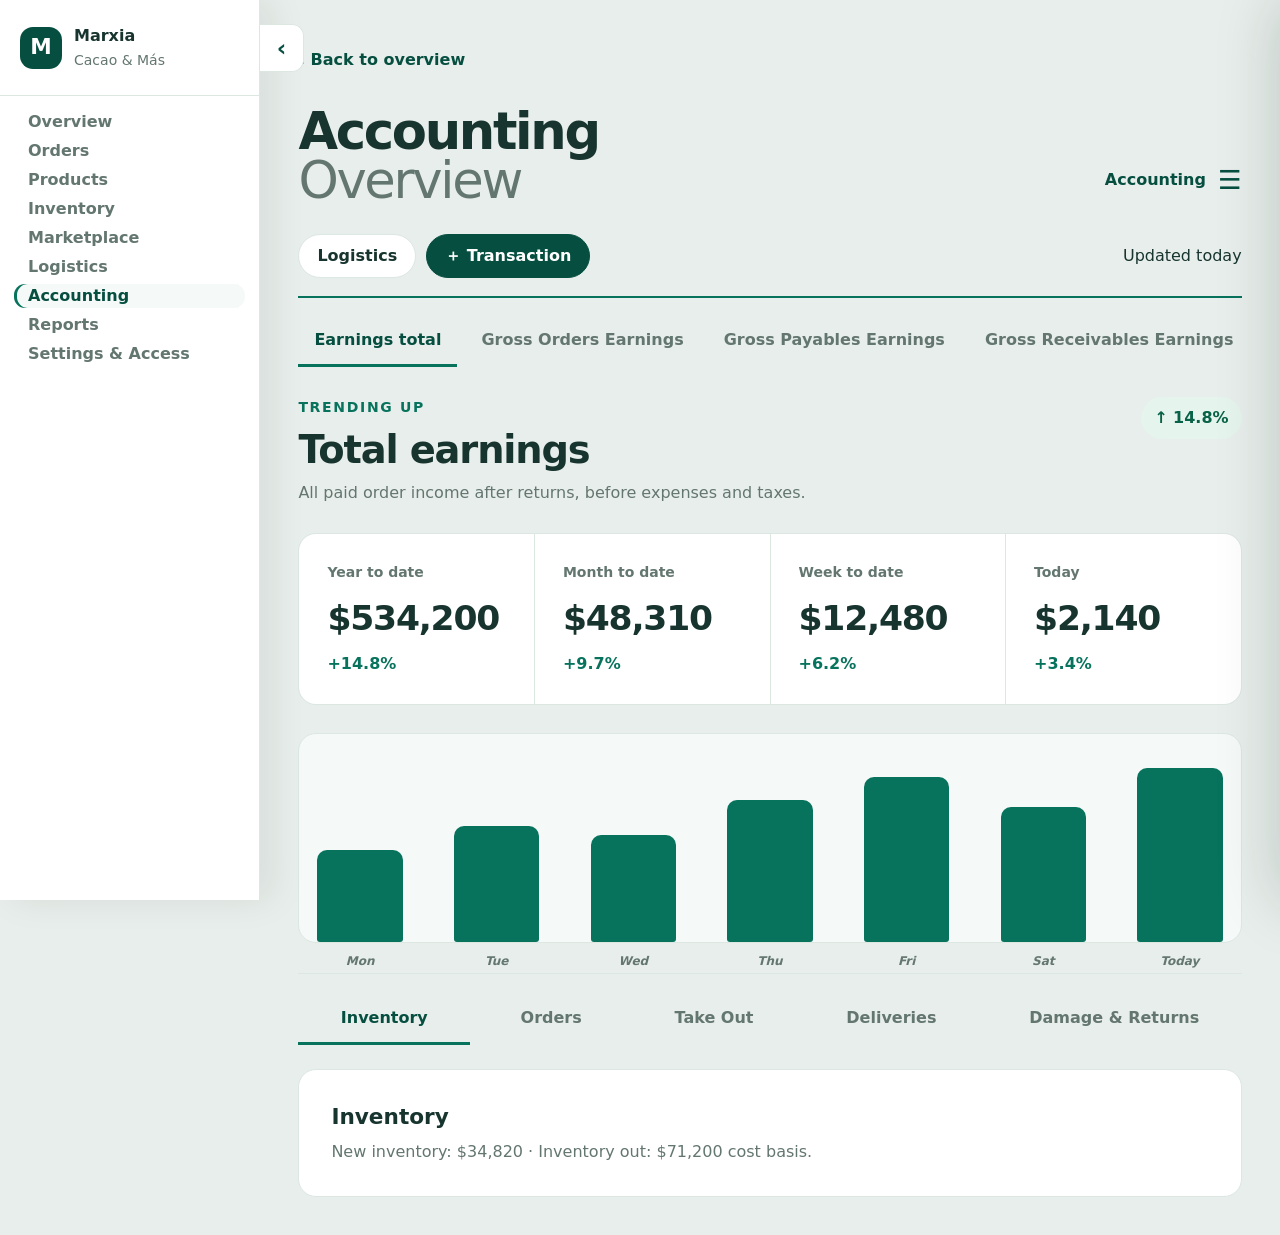
==== commit b7619b25: "fix: restore minimalist sliding primary navigation to accounting" ====
--- a/accounting.html
+++ b/accounting.html
@@ -61,10 +61,17 @@
     @media(max-width:480px){.accounting-minimal{padding:18px 14px}.accounting-titlebar h1{font-size:1.8rem}.accounting-menu-toggle>span:first-child{display:none}.accounting-actions{display:block}.accounting-actions div{display:grid;grid-template-columns:1fr 1fr}.quiet-action{padding:0 10px}.period-grid{grid-template-columns:1fr}.bar-chart{gap:8px}.financial-tabs button,.operations-tabs button{padding-inline:12px}}
     @media(min-resolution:2dppx){.accounting-minimal{max-width:1800px}}
     html[data-theme="dark"]{--accounting-ink:#edf7f3;--accounting-muted:#a9bbb4;--accounting-line:#31524a;--accounting-surface:#102d27;--accounting-soft:#173b33}
+    .minimal-side-nav{position:fixed;inset:0 auto 0 0;width:260px;background:var(--accounting-surface);border-right:1px solid var(--accounting-line);z-index:3200;display:flex;flex-direction:column;transform:translateX(0);transition:transform .3s ease;box-shadow:12px 0 34px rgba(3,32,26,.08)}
+    .minimal-side-nav.closed{transform:translateX(-100%)}
+    .minimal-brand{display:flex;align-items:center;gap:12px;padding:24px 20px;border-bottom:1px solid var(--accounting-line);color:var(--accounting-ink);text-decoration:none}.minimal-brand-mark{display:grid;place-items:center;width:42px;height:42px;border-radius:13px;background:var(--accounting-green-dark);color:#fff;font-size:1.35rem;font-weight:900}.minimal-brand strong,.minimal-brand small{display:block}.minimal-brand small{color:var(--accounting-muted);margin-top:2px}
+    .minimal-nav-links{display:grid;gap:5px;padding:14px;overflow-y:auto}.minimal-nav-links a{display:flex;align-items:center;border-radius:11px;padding:0 14px;color:var(--accounting-muted);font-weight:760;text-decoration:none}.minimal-nav-links a:hover,.minimal-nav-links a:focus-visible{background:var(--accounting-soft);color:var(--accounting-green-dark)}.minimal-nav-links a.active{background:var(--accounting-soft);color:var(--accounting-green-dark);box-shadow:inset 3px 0 var(--accounting-green)}
+    .minimal-nav-toggle{position:fixed;top:24px;left:260px;z-index:3210;width:44px;height:48px;border:1px solid var(--accounting-line);border-left:0;border-radius:0 12px 12px 0;background:var(--accounting-surface);color:var(--accounting-green-dark);font:900 1.45rem/1 system-ui;cursor:pointer;transition:left .3s ease}.minimal-side-nav.closed+.minimal-nav-toggle{left:0}.minimal-side-nav:not(.closed)~.accounting-minimal{margin-left:260px}.accounting-minimal{transition:margin-left .3s ease}
+    @media(max-width:900px){.minimal-side-nav{transform:translateX(-100%);box-shadow:18px 0 50px rgba(3,32,26,.22)}.minimal-side-nav.open{transform:translateX(0)}.minimal-nav-toggle{left:0}.minimal-side-nav.open+.minimal-nav-toggle{left:260px}.minimal-side-nav:not(.closed)~.accounting-minimal{margin-left:0}}
   </style>
   <script src="embedded-assets.js"></script><script src="i18n.js" defer></script><script src="support.js" defer></script>
 </head>
 <body>
+  <aside class="minimal-side-nav" id="minimalSideNav" aria-label="Primary navigation"><a class="minimal-brand" href="index.html"><span class="minimal-brand-mark" aria-hidden="true">M</span><span><strong>Marxia</strong><small>Cacao &amp; Más</small></span></a><nav class="minimal-nav-links"><a href="index.html">Overview</a><a href="index.html#orders">Orders</a><a href="index.html#products">Products</a><a href="index.html#inventory">Inventory</a><a href="index.html#marketplace">Marketplace</a><a href="logistics.html">Logistics</a><a class="active" href="accounting.html" aria-current="page">Accounting</a><a href="index.html#reports">Reports</a><a href="settings-access.html">Settings &amp; Access</a></nav></aside><button class="minimal-nav-toggle" id="minimalNavToggle" type="button" aria-controls="minimalSideNav" aria-expanded="true" aria-label="Close navigation menu">‹</button>
   <main class="accounting-minimal">
     <header class="accounting-titlebar">
       <div><a class="back-link" href="index.html">‹ Back to overview</a><h1>Accounting <span>Overview</span></h1></div>
@@ -88,6 +95,9 @@
   <div class="accounting-drawer-backdrop" id="drawerBackdrop"></div><aside class="accounting-drawer" id="accountingDrawer" aria-label="Accounting menu" aria-hidden="true"><header class="drawer-head"><div><small>Financial workspace</small><h2>Accounting</h2></div><button class="drawer-close" id="drawerClose" type="button" aria-label="Close accounting menu">×</button></header><nav class="drawer-scroll"><button data-jump="total">Accounting Overview <b>Summary</b></button><button data-jump="orders">Orders paid <b>$128,740</b></button><button data-jump="payables">Payables <b>$17,240</b></button><button data-jump="receivables">Receivables <b>$21,860</b></button><button data-jump="total">Gross earnings <b>$48,310</b></button><button data-detail="taxes">Taxes <b>$5,620</b></button><button data-detail="net">Net earnings <b>$31,460</b></button><button data-detail="history">Statistics &amp; history <b>12–24 months</b></button><button data-detail="trends">Trends <b>Performance</b></button></nav></aside>
   <dialog id="transactionDialog"><form class="transaction-form" method="dialog"><h2>Record transaction</h2><label>Transaction type<select required><option value="">Choose a type</option><option>Sale</option><option>Expense</option><option>Payment received</option><option>Logistics expense</option></select></label><label>Document reference<input required placeholder="Invoice, receipt, shipment, or order"></label><label>Amount (USD)<input required type="number" min="0" step="0.01" placeholder="0.00"></label><label>Transaction date<input required type="date"></label><div class="dialog-actions"><button class="quiet-action" value="cancel">Cancel</button><button class="quiet-action primary" value="save">Record transaction</button></div></form></dialog>
   <script>
+    const sideNav=document.getElementById('minimalSideNav'),sideToggle=document.getElementById('minimalNavToggle');
+    function setSideNav(open){const mobile=window.matchMedia('(max-width:900px)').matches;sideNav.classList.toggle('open',mobile&&open);sideNav.classList.toggle('closed',!mobile&&!open);sideToggle.textContent=open?'‹':'›';sideToggle.setAttribute('aria-expanded',String(open));sideToggle.setAttribute('aria-label',(open?'Close':'Open')+' navigation menu')}
+    sideToggle.addEventListener('click',()=>setSideNav(sideToggle.getAttribute('aria-expanded')!=='true'));window.addEventListener('resize',()=>setSideNav(!window.matchMedia('(max-width:900px)').matches));setSideNav(!window.matchMedia('(max-width:900px)').matches);
     const drawer=document.getElementById('accountingDrawer'),backdrop=document.getElementById('drawerBackdrop'),menuToggle=document.getElementById('accountingMenuToggle'),closeButton=document.getElementById('drawerClose');
     function setDrawer(open){drawer.classList.toggle('open',open);backdrop.classList.toggle('open',open);drawer.setAttribute('aria-hidden',String(!open));menuToggle.setAttribute('aria-expanded',String(open));if(open)closeButton.focus();else menuToggle.focus()}
     menuToggle.addEventListener('click',()=>setDrawer(!drawer.classList.contains('open')));closeButton.addEventListener('click',()=>setDrawer(false));backdrop.addEventListener('click',()=>setDrawer(false));document.addEventListener('keydown',event=>{if(event.key==='Escape'&&drawer.classList.contains('open'))setDrawer(false)});
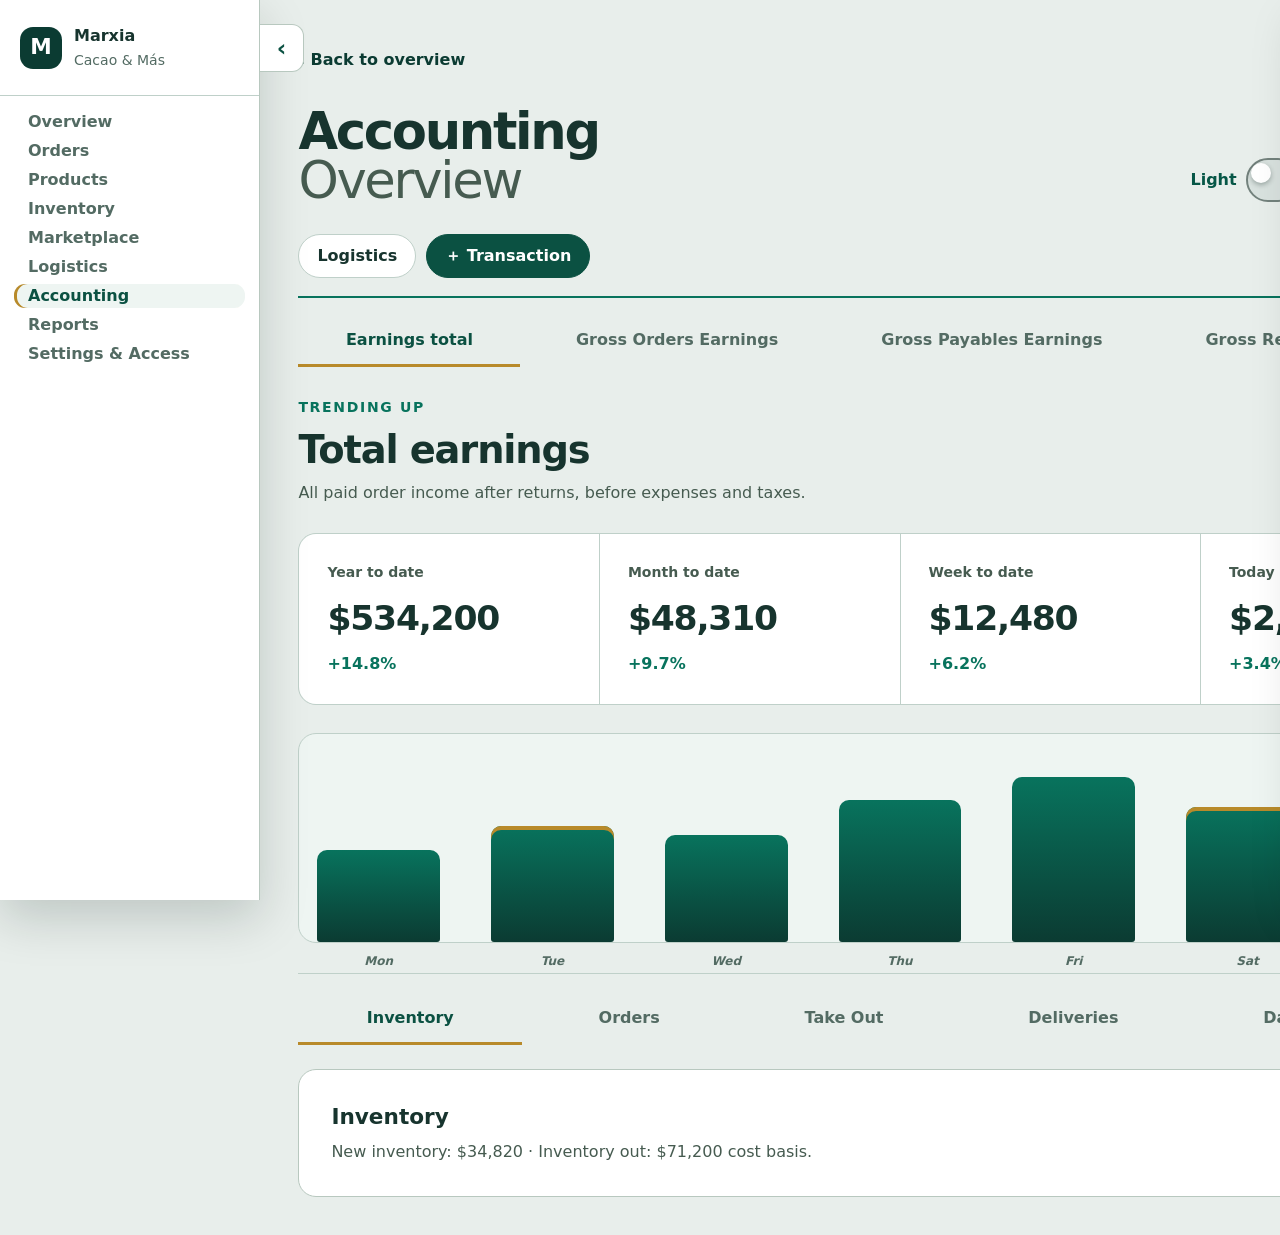
==== commit 0994b3d7: "Unify minimalist themes and zoom resilience" ====
--- a/accounting.html
+++ b/accounting.html
@@ -68,6 +68,7 @@
     .minimal-nav-toggle{position:fixed;top:24px;left:260px;z-index:3210;width:44px;height:48px;border:1px solid var(--accounting-line);border-left:0;border-radius:0 12px 12px 0;background:var(--accounting-surface);color:var(--accounting-green-dark);font:900 1.45rem/1 system-ui;cursor:pointer;transition:left .3s ease}.minimal-side-nav.closed+.minimal-nav-toggle{left:0}.minimal-side-nav:not(.closed)~.accounting-minimal{margin-left:260px}.accounting-minimal{transition:margin-left .3s ease}
     @media(max-width:900px){.minimal-side-nav{transform:translateX(-100%);box-shadow:18px 0 50px rgba(3,32,26,.22)}.minimal-side-nav.open{transform:translateX(0)}.minimal-nav-toggle{left:0}.minimal-side-nav.open+.minimal-nav-toggle{left:260px}.minimal-side-nav:not(.closed)~.accounting-minimal{margin-left:0}}
   </style>
+  <link rel="stylesheet" href="design-system.css?v=20260912-unified-1">
   <script src="embedded-assets.js"></script><script src="i18n.js" defer></script><script src="support.js" defer></script>
 </head>
 <body>
@@ -75,7 +76,7 @@
   <main class="accounting-minimal">
     <header class="accounting-titlebar">
       <div><a class="back-link" href="index.html">‹ Back to overview</a><h1>Accounting <span>Overview</span></h1></div>
-      <button class="accounting-menu-toggle" id="accountingMenuToggle" type="button" aria-controls="accountingDrawer" aria-expanded="false"><span>Accounting</span><span class="menu-lines" aria-hidden="true">☰</span></button>
+      <div class="appearance-shortcut"><div class="binary-setting"><span data-theme-label="light" class="active">Light</span><button class="toggle-switch" type="button" role="switch" aria-checked="false" data-theme-toggle aria-label="Switch between Light and Dark appearance"><span class="toggle-thumb" aria-hidden="true"></span></button><span data-theme-label="dark">Dark</span></div><button class="accounting-menu-toggle" id="accountingMenuToggle" type="button" aria-controls="accountingDrawer" aria-expanded="false"><span>Accounting</span><span class="menu-lines" aria-hidden="true">☰</span></button></div>
     </header>
     <section class="accounting-actions" aria-label="Accounting actions"><div><a class="quiet-action" href="logistics.html">Logistics</a><button class="quiet-action primary" id="openTransaction" type="button">＋ Transaction</button></div><span>Updated today</span></section>
 
@@ -95,6 +96,9 @@
   <div class="accounting-drawer-backdrop" id="drawerBackdrop"></div><aside class="accounting-drawer" id="accountingDrawer" aria-label="Accounting menu" aria-hidden="true"><header class="drawer-head"><div><small>Financial workspace</small><h2>Accounting</h2></div><button class="drawer-close" id="drawerClose" type="button" aria-label="Close accounting menu">×</button></header><nav class="drawer-scroll"><button data-jump="total">Accounting Overview <b>Summary</b></button><button data-jump="orders">Orders paid <b>$128,740</b></button><button data-jump="payables">Payables <b>$17,240</b></button><button data-jump="receivables">Receivables <b>$21,860</b></button><button data-jump="total">Gross earnings <b>$48,310</b></button><button data-detail="taxes">Taxes <b>$5,620</b></button><button data-detail="net">Net earnings <b>$31,460</b></button><button data-detail="history">Statistics &amp; history <b>12–24 months</b></button><button data-detail="trends">Trends <b>Performance</b></button></nav></aside>
   <dialog id="transactionDialog"><form class="transaction-form" method="dialog"><h2>Record transaction</h2><label>Transaction type<select required><option value="">Choose a type</option><option>Sale</option><option>Expense</option><option>Payment received</option><option>Logistics expense</option></select></label><label>Document reference<input required placeholder="Invoice, receipt, shipment, or order"></label><label>Amount (USD)<input required type="number" min="0" step="0.01" placeholder="0.00"></label><label>Transaction date<input required type="date"></label><div class="dialog-actions"><button class="quiet-action" value="cancel">Cancel</button><button class="quiet-action primary" value="save">Record transaction</button></div></form></dialog>
   <script>
+    const accountingThemeToggle=document.querySelector('[data-theme-toggle]'),accountingThemeLabels=document.querySelectorAll('[data-theme-label]');
+    function setAccountingTheme(theme){const dark=theme==='dark';document.body.classList.toggle('dark',dark);document.documentElement.dataset.theme=theme;accountingThemeToggle.setAttribute('aria-checked',String(dark));accountingThemeLabels.forEach(label=>label.classList.toggle('active',label.dataset.themeLabel===theme));try{localStorage.setItem('marxia-theme',theme)}catch(error){}}
+    accountingThemeToggle.addEventListener('click',()=>setAccountingTheme(accountingThemeToggle.getAttribute('aria-checked')==='true'?'light':'dark'));try{setAccountingTheme(localStorage.getItem('marxia-theme')==='dark'?'dark':'light')}catch(error){setAccountingTheme('light')}
     const sideNav=document.getElementById('minimalSideNav'),sideToggle=document.getElementById('minimalNavToggle');
     function setSideNav(open){const mobile=window.matchMedia('(max-width:900px)').matches;sideNav.classList.toggle('open',mobile&&open);sideNav.classList.toggle('closed',!mobile&&!open);sideToggle.textContent=open?'‹':'›';sideToggle.setAttribute('aria-expanded',String(open));sideToggle.setAttribute('aria-label',(open?'Close':'Open')+' navigation menu')}
     sideToggle.addEventListener('click',()=>setSideNav(sideToggle.getAttribute('aria-expanded')!=='true'));window.addEventListener('resize',()=>setSideNav(!window.matchMedia('(max-width:900px)').matches));setSideNav(!window.matchMedia('(max-width:900px)').matches);
--- a/design-system.css
+++ b/design-system.css
@@ -0,0 +1,172 @@
+/* Marxia unified minimalist theme, navigation, and zoom-resilient layout. */
+:root {
+  --green-950:#082a24;
+  --green-900:#0b3b32;
+  --green-800:#0b5142;
+  --green-700:#08735d;
+  --green-100:#dcebe5;
+  --green-050:#eef5f2;
+  --gold:#b88a2a;
+  --purple:#5d3f8c;
+  --purple-focus:#7655aa;
+  --ink:#17342e;
+  --muted:#536b63;
+  --line:#bfd0c9;
+  --surface:#ffffff;
+  --canvas:#eef5f2;
+  --cream:#e3eee9;
+  --shadow:0 1px 2px rgba(8,42,36,.06);
+  --minimal-green:var(--green-700);
+  --minimal-dark:var(--green-900);
+  --minimal-ink:var(--ink);
+  --minimal-muted:var(--muted);
+  --minimal-line:var(--line);
+  --minimal-surface:var(--surface);
+  --minimal-soft:var(--canvas);
+  --accounting-green:var(--green-700);
+  --accounting-green-dark:var(--green-900);
+  --accounting-ink:var(--ink);
+  --accounting-muted:var(--muted);
+  --accounting-line:var(--line);
+  --accounting-surface:var(--surface);
+  --accounting-soft:var(--canvas);
+  --accounting-gold:var(--gold);
+}
+
+html { min-width:320px; color-scheme:light; }
+body { overflow-x:hidden; background:var(--canvas) !important; color:var(--ink) !important; }
+body.dark {
+  color-scheme:dark;
+  --green-950:#061d19;
+  --green-900:#0b322a;
+  --green-800:#12483b;
+  --green-700:#69c49f;
+  --green-100:#244a3f;
+  --green-050:#17372f;
+  --gold:#d9b85f;
+  --purple:#b8a0df;
+  --purple-focus:#cbb8eb;
+  --ink:#f1f8f5;
+  --muted:#b9ccc5;
+  --line:#42645a;
+  --surface:#102d27;
+  --canvas:#0b211c;
+  --cream:#1b4036;
+  --minimal-green:var(--green-700);
+  --minimal-dark:var(--green-700);
+  --minimal-ink:var(--ink);
+  --minimal-muted:var(--muted);
+  --minimal-line:var(--line);
+  --minimal-surface:var(--surface);
+  --minimal-soft:var(--canvas);
+  --accounting-green:var(--green-700);
+  --accounting-green-dark:var(--green-700);
+  --accounting-ink:var(--ink);
+  --accounting-muted:var(--muted);
+  --accounting-line:var(--line);
+  --accounting-surface:var(--surface);
+  --accounting-soft:var(--canvas);
+}
+
+.workspace,.page,.accounting-minimal { min-width:0; background:var(--canvas) !important; color:var(--ink) !important; }
+.page,.operations-page,.accounting-minimal { width:100%; max-width:1500px; }
+.panel,.metric,.status-card,.creation-card,.summary-card,.settings-section,.operations-panel,
+.pulse-card,.ledger-balance article,.period-grid article,.accounting-drawer,.minimal-side-nav,
+.utility-menu,.record-dialog,.dialog-compact,dialog { background:var(--surface) !important; color:var(--ink) !important; border-color:var(--line) !important; }
+
+.sidebar { background:var(--surface) !important; color:var(--ink) !important; border-color:var(--line) !important; }
+.sidebar .brand strong,.sidebar .owner-card,.sidebar .owner-card strong { color:var(--ink) !important; }
+.sidebar .brand small,.sidebar .owner-card small,.sidebar .nav-item { color:var(--muted) !important; }
+.sidebar .nav-item:hover,.sidebar .nav-item:focus-visible,.sidebar .nav-item.active,
+.minimal-nav-links a:hover,.minimal-nav-links a:focus-visible,.minimal-nav-links a.active {
+  background:var(--green-050) !important;
+  color:var(--green-800) !important;
+}
+body.dark .sidebar .nav-item:hover,body.dark .sidebar .nav-item:focus-visible,body.dark .sidebar .nav-item.active,
+body.dark .minimal-nav-links a:hover,body.dark .minimal-nav-links a:focus-visible,body.dark .minimal-nav-links a.active {
+  background:var(--green-100) !important;
+  color:var(--ink) !important;
+}
+.nav-item.active,.minimal-nav-links a.active { box-shadow:inset 3px 0 var(--gold) !important; }
+.topbar { background:color-mix(in srgb,var(--surface) 94%,transparent) !important; color:var(--ink); border-color:var(--line) !important; }
+.search,.search input,.utility-action,.utility-profile,.segmented button,.quiet-action,
+.accounting-menu-toggle,.minimal-nav-toggle,.sidebar-slide-toggle { color:var(--ink) !important; }
+.search input::placeholder { color:var(--muted); opacity:1; }
+
+.heading-row p,.as-of,.metric small,.metric span,.summary-card small,.panel p,
+.operations-panel p,.accounting-titlebar h1 span,.metric-heading p,.period-grid small,
+.drawer-scroll b,.settings-section p { color:var(--muted) !important; }
+.metric-link:hover,.creation-card:hover,.obligation-list button:hover { border-color:var(--gold) !important; background:var(--green-050) !important; }
+body.dark .metric-link:hover,body.dark .creation-card:hover,body.dark .obligation-list button:hover { background:var(--green-100) !important; }
+.action.primary,.primary-action,.page-action.primary,.quiet-action.primary,.financial-breakdown .total {
+  background:var(--green-800) !important;
+  border-color:var(--green-800) !important;
+  color:#fff !important;
+}
+body.dark .action.primary,body.dark .primary-action,body.dark .page-action.primary,body.dark .quiet-action.primary {
+  background:#1b684f !important;
+  border-color:#86d1b0 !important;
+}
+.trend-chip,.status-pill,.badge { background:var(--green-100) !important; color:var(--green-800) !important; }
+body.dark .trend-chip,body.dark .status-pill,body.dark .badge { color:var(--ink) !important; }
+.financial-tabs button[aria-selected="true"],.operations-tabs button[aria-selected="true"] { color:var(--green-800) !important; border-color:var(--gold) !important; }
+body.dark .financial-tabs button[aria-selected="true"],body.dark .operations-tabs button[aria-selected="true"] { color:var(--ink) !important; }
+.bar { background:linear-gradient(180deg,var(--green-700),var(--green-900)) !important; }
+.bar:nth-child(4n+2) { box-shadow:inset 0 4px var(--gold); }
+
+:where(a,button,input,select,textarea,[tabindex]):focus-visible {
+  outline:3px solid var(--purple-focus) !important;
+  outline-offset:3px !important;
+}
+.support-button,.utility-menu-toggle,.minimal-nav-toggle,.sidebar-slide-toggle {
+  background:var(--surface) !important;
+  border-color:var(--line) !important;
+  color:var(--green-800) !important;
+}
+body.dark .support-button,body.dark .utility-menu-toggle,body.dark .minimal-nav-toggle,body.dark .sidebar-slide-toggle { color:var(--gold) !important; }
+.utility-menu,.accounting-drawer,.minimal-side-nav,.sidebar { box-shadow:0 18px 46px rgba(4,27,22,.18); }
+.accounting-drawer-backdrop.open { background:rgba(2,17,14,.62); }
+.drawer-scroll button { color:var(--ink) !important; border-color:var(--line) !important; }
+.drawer-scroll button:hover,.drawer-scroll button:focus-visible { background:var(--green-050) !important; color:var(--green-800) !important; }
+body.dark .drawer-scroll button:hover,body.dark .drawer-scroll button:focus-visible { background:var(--green-100) !important; color:var(--ink) !important; }
+
+img,svg,canvas { max-width:100%; }
+button,a,input,select,textarea { max-width:100%; }
+.app-shell>*,main>*,section>*,article>* { min-width:0; }
+p,li,dd,dt,small,strong,span,h1,h2,h3,label { overflow-wrap:anywhere; }
+.table-scroll,.financial-tabs,.operations-tabs,.accounting-flow,.accounting-rail nav { scrollbar-color:var(--gold) var(--green-050); }
+
+.appearance-shortcut { display:flex; align-items:center; gap:10px; }
+.appearance-shortcut .binary-setting { min-width:148px; }
+
+@media (max-width:900px), (min-resolution:2dppx) and (max-width:1400px) {
+  .app-shell { grid-template-columns:minmax(0,1fr) !important; }
+  .sidebar { position:fixed; inset:0 auto 0 0; width:min(260px,86vw); height:100dvh; overflow-y:auto; transform:translateX(-105%); transition:transform .2s ease; }
+  .sidebar.open { left:0; transform:translateX(0); }
+  .app-shell.sidebar-collapsed .sidebar { transform:translateX(-105%); }
+  .page,.operations-page,.accounting-minimal { padding:clamp(16px,3vw,28px) !important; }
+  .topbar { position:sticky; top:0; z-index:100; }
+  .accounting-layout,.operations-grid,.tables-grid,.ledger-grid { grid-template-columns:minmax(0,1fr) !important; }
+  .accounting-rail { position:static !important; width:100%; }
+  .accounting-rail nav { display:flex !important; overflow-x:auto; }
+  .accounting-rail button { flex:0 0 min(210px,72vw); }
+}
+
+@media (max-width:620px) {
+  .topbar { gap:8px; padding-inline:12px; }
+  .heading-row,.accounting-titlebar,.metric-heading,.panel-title-row { align-items:flex-start; flex-direction:column; }
+  .creation-cards,.metric-grid,.status-grid,.operations-summary,.pulse-grid,.ledger-balance,
+  .accounting-cards,.period-grid,.form-grid,.product-form-grid,.field-pair { grid-template-columns:minmax(0,1fr) !important; }
+  .attention-strip { display:flex !important; overflow-x:auto; }
+  .attention-strip button { flex:0 0 min(240px,82vw); }
+  .page-actions,.accounting-actions>div,.dialog-actions { flex-wrap:wrap; }
+  .page-action,.quiet-action { white-space:normal; text-align:center; }
+  .financial-tabs button,.operations-tabs button { flex:0 0 auto; }
+  .chart-panel canvas,.chart-lines { min-height:210px; }
+  .table-scroll { overflow-x:auto; overscroll-behavior-inline:contain; }
+  .appearance-shortcut { width:100%; justify-content:flex-start; }
+}
+
+@media (prefers-reduced-motion:reduce) {
+  *,*::before,*::after { scroll-behavior:auto !important; transition-duration:.01ms !important; animation-duration:.01ms !important; animation-iteration-count:1 !important; }
+}
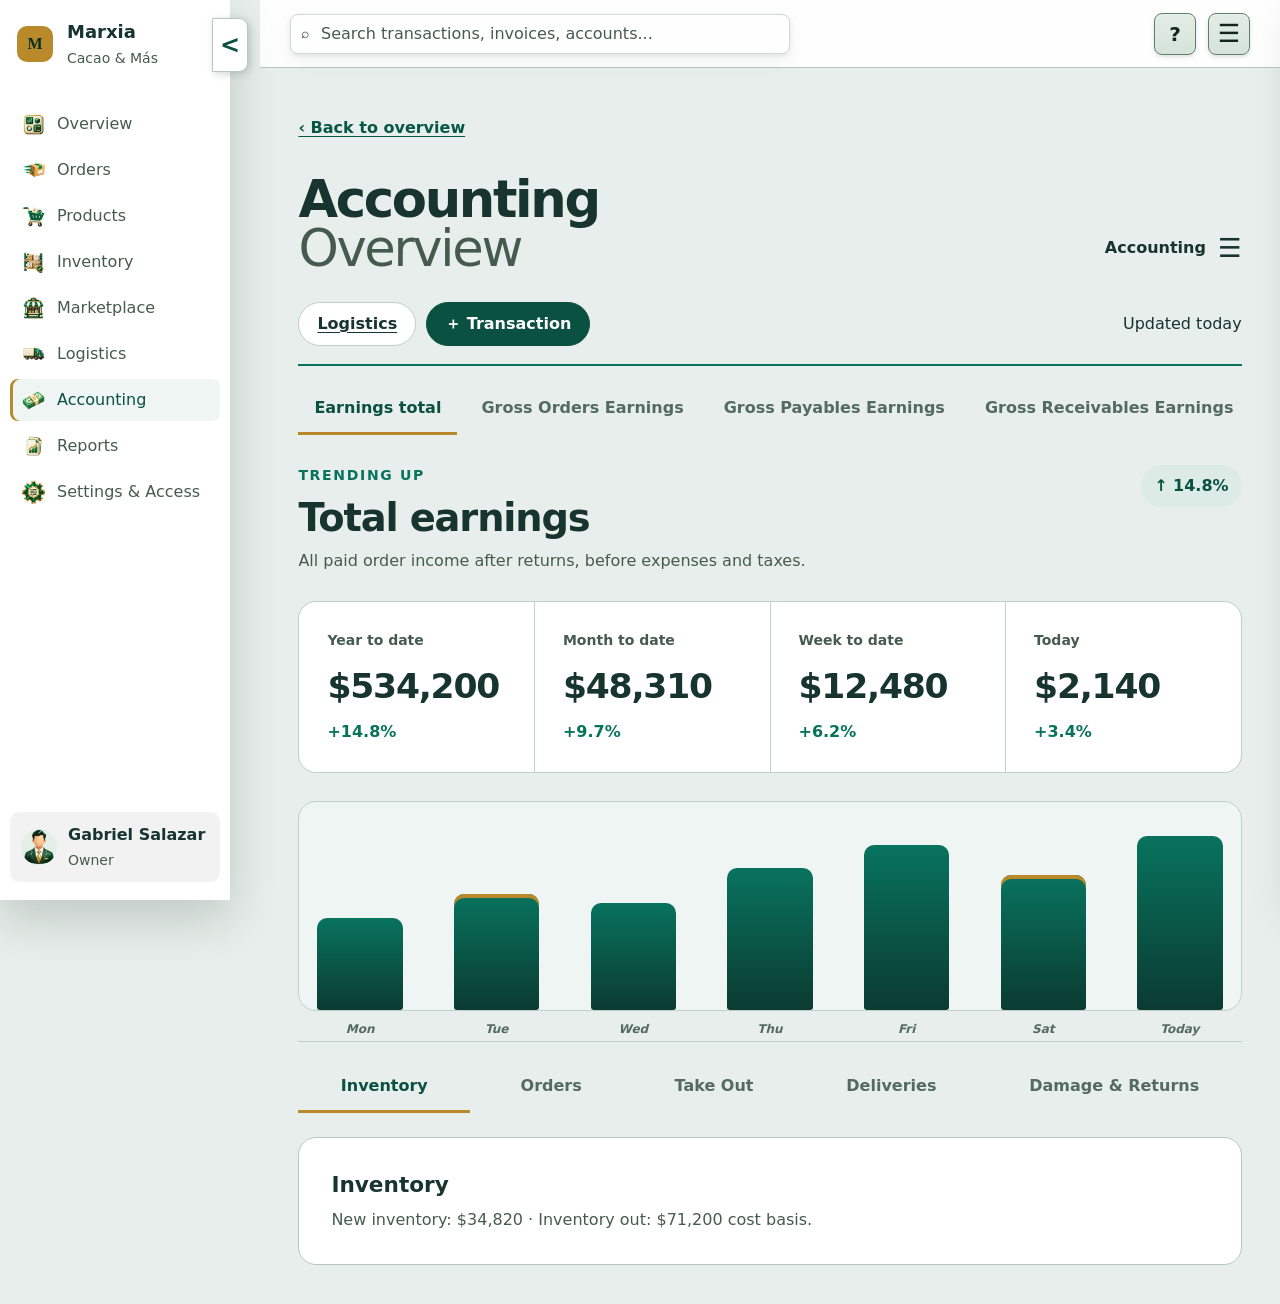
==== commit 0f91cf7a: "Center Accounting in shared dashboard shell" ====
--- a/accounting.html
+++ b/accounting.html
@@ -69,14 +69,17 @@
     @media(max-width:900px){.minimal-side-nav{transform:translateX(-100%);box-shadow:18px 0 50px rgba(3,32,26,.22)}.minimal-side-nav.open{transform:translateX(0)}.minimal-nav-toggle{left:0}.minimal-side-nav.open+.minimal-nav-toggle{left:260px}.minimal-side-nav:not(.closed)~.accounting-minimal{margin-left:0}}
   </style>
   <link rel="stylesheet" href="design-system.css?v=20260912-unified-1">
-  <script src="embedded-assets.js"></script><script src="i18n.js" defer></script><script src="support.js" defer></script>
+  <script src="embedded-assets.js"></script><script src="i18n.js" defer></script><script src="operations.js?v=20260913-accounting-shell-1" defer></script><script src="support.js" defer></script>
 </head>
 <body>
-  <aside class="minimal-side-nav" id="minimalSideNav" aria-label="Primary navigation"><a class="minimal-brand" href="index.html"><span class="minimal-brand-mark" aria-hidden="true">M</span><span><strong>Marxia</strong><small>Cacao &amp; Más</small></span></a><nav class="minimal-nav-links"><a href="index.html">Overview</a><a href="index.html#orders">Orders</a><a href="index.html#products">Products</a><a href="index.html#inventory">Inventory</a><a href="index.html#marketplace">Marketplace</a><a href="logistics.html">Logistics</a><a class="active" href="accounting.html" aria-current="page">Accounting</a><a href="index.html#reports">Reports</a><a href="settings-access.html">Settings &amp; Access</a></nav></aside><button class="minimal-nav-toggle" id="minimalNavToggle" type="button" aria-controls="minimalSideNav" aria-expanded="true" aria-label="Close navigation menu">‹</button>
-  <main class="accounting-minimal">
+  <div class="app-shell">
+    <aside class="sidebar" id="sidebar" aria-label="Primary navigation"><div class="brand"><span class="brand-mark" aria-hidden="true">M</span><span><strong>Marxia</strong><small>Cacao &amp; Más</small></span></div><nav class="primary-nav"><a class="nav-item" href="index.html"><img src="assets/overview.webp" alt=""><span>Overview</span></a><button class="nav-item" type="button" data-toast="Orders will be created in its approved page stage."><img src="assets/order.webp" alt=""><span>Orders</span></button><button class="nav-item" type="button" data-toast="Products will be created in its approved page stage."><img src="assets/products.webp" alt=""><span>Products</span></button><button class="nav-item" type="button" data-toast="Inventory will be created in its approved page stage."><img src="assets/inventory.webp" alt=""><span>Inventory</span></button><button class="nav-item" type="button" data-toast="Marketplace will be created in its approved page stage."><img src="assets/marketplace.webp" alt=""><span>Marketplace</span></button><a class="nav-item" href="logistics.html"><img src="assets/truck.webp" alt=""><span>Logistics</span></a><a class="nav-item active" href="accounting.html" aria-current="page"><img src="assets/accounting.webp" alt=""><span>Accounting</span></a><button class="nav-item" type="button" data-toast="Reports will be created in its approved page stage."><img src="assets/reports.webp" alt=""><span>Reports</span></button><a class="nav-item" href="settings-access.html"><img src="assets/settings.webp" alt=""><span>Settings &amp; Access</span></a></nav><button class="owner-card" type="button" data-toast="Profile controls will be completed in the Profile stage."><img src="assets/avatar.webp" alt=""><span><strong>Gabriel Salazar</strong><small>Owner</small></span></button></aside>
+    <button class="sidebar-slide-toggle" id="sidebarSlideToggle" type="button" aria-controls="sidebar" aria-expanded="true" aria-label="Close navigation menu">&lt;</button>
+    <main class="workspace"><header class="topbar"><button class="mobile-menu" id="menuToggle" type="button" aria-controls="sidebar" aria-expanded="false" aria-label="Open navigation">☰</button><label class="search operations-search"><span aria-hidden="true">⌕</span><input id="operationsSearch" type="search" placeholder="Search transactions, invoices, accounts..." aria-label="Search accounting"></label><div class="top-actions"><button class="support-button" type="button" data-support-open aria-haspopup="dialog" aria-controls="supportDialog" aria-label="Open IT Tech Support request form" title="IT Tech Support">?</button><div class="utility-nav"><button class="utility-menu-toggle" id="utilityMenuToggle" type="button" aria-controls="utilityMenu" aria-expanded="false" aria-label="Open profile and appearance menu">☰</button><nav class="utility-menu" id="utilityMenu" aria-label="Profile and appearance" hidden><button class="utility-profile" type="button" data-toast="Profile controls will be completed in the Profile stage."><img src="assets/avatar.webp" alt=""><span><strong>Gabriel</strong><small>Profile · Owner</small></span><b>›</b></button><section class="utility-group"><strong>Appearance</strong><div class="binary-setting"><span data-theme-label="light" class="active">Light</span><button class="toggle-switch" type="button" role="switch" aria-checked="false" data-theme-toggle aria-label="Switch between Light and Dark appearance"><span class="toggle-thumb" aria-hidden="true"></span></button><span data-theme-label="dark">Dark</span></div></section><section class="utility-group"><strong>Language</strong><div class="binary-setting"><span data-language-label="en" class="active">English</span><button class="toggle-switch" type="button" role="switch" aria-checked="false" data-language-toggle aria-label="Switch between English and Spanish"><span class="toggle-thumb" aria-hidden="true"></span></button><span data-language-label="es">Spanish</span></div></section></nav></div></div></header>
+  <div class="page accounting-minimal">
     <header class="accounting-titlebar">
       <div><a class="back-link" href="index.html">‹ Back to overview</a><h1>Accounting <span>Overview</span></h1></div>
-      <div class="appearance-shortcut"><div class="binary-setting"><span data-theme-label="light" class="active">Light</span><button class="toggle-switch" type="button" role="switch" aria-checked="false" data-theme-toggle aria-label="Switch between Light and Dark appearance"><span class="toggle-thumb" aria-hidden="true"></span></button><span data-theme-label="dark">Dark</span></div><button class="accounting-menu-toggle" id="accountingMenuToggle" type="button" aria-controls="accountingDrawer" aria-expanded="false"><span>Accounting</span><span class="menu-lines" aria-hidden="true">☰</span></button></div>
+      <button class="accounting-menu-toggle" id="accountingMenuToggle" type="button" aria-controls="accountingDrawer" aria-expanded="false"><span>Accounting</span><span class="menu-lines" aria-hidden="true">☰</span></button>
     </header>
     <section class="accounting-actions" aria-label="Accounting actions"><div><a class="quiet-action" href="logistics.html">Logistics</a><button class="quiet-action primary" id="openTransaction" type="button">＋ Transaction</button></div><span>Updated today</span></section>
 
@@ -91,26 +94,22 @@
 
     <nav class="operations-tabs" role="tablist" aria-label="Operational accounting categories"><button role="tab" aria-selected="true" data-operation="inventory">Inventory</button><button role="tab" aria-selected="false" data-operation="orders">Orders</button><button role="tab" aria-selected="false" data-operation="takeout">Take Out</button><button role="tab" aria-selected="false" data-operation="deliveries">Deliveries</button><button role="tab" aria-selected="false" data-operation="returns">Damage &amp; Returns</button></nav>
     <article class="operations-panel" id="operationPanel" tabindex="-1"><h3>Inventory</h3><p>New inventory: $34,820 · Inventory out: $71,200 cost basis.</p></article>
-  </main>
+  </div></main></div>
 
   <div class="accounting-drawer-backdrop" id="drawerBackdrop"></div><aside class="accounting-drawer" id="accountingDrawer" aria-label="Accounting menu" aria-hidden="true"><header class="drawer-head"><div><small>Financial workspace</small><h2>Accounting</h2></div><button class="drawer-close" id="drawerClose" type="button" aria-label="Close accounting menu">×</button></header><nav class="drawer-scroll"><button data-jump="total">Accounting Overview <b>Summary</b></button><button data-jump="orders">Orders paid <b>$128,740</b></button><button data-jump="payables">Payables <b>$17,240</b></button><button data-jump="receivables">Receivables <b>$21,860</b></button><button data-jump="total">Gross earnings <b>$48,310</b></button><button data-detail="taxes">Taxes <b>$5,620</b></button><button data-detail="net">Net earnings <b>$31,460</b></button><button data-detail="history">Statistics &amp; history <b>12–24 months</b></button><button data-detail="trends">Trends <b>Performance</b></button></nav></aside>
   <dialog id="transactionDialog"><form class="transaction-form" method="dialog"><h2>Record transaction</h2><label>Transaction type<select required><option value="">Choose a type</option><option>Sale</option><option>Expense</option><option>Payment received</option><option>Logistics expense</option></select></label><label>Document reference<input required placeholder="Invoice, receipt, shipment, or order"></label><label>Amount (USD)<input required type="number" min="0" step="0.01" placeholder="0.00"></label><label>Transaction date<input required type="date"></label><div class="dialog-actions"><button class="quiet-action" value="cancel">Cancel</button><button class="quiet-action primary" value="save">Record transaction</button></div></form></dialog>
   <script>
-    const accountingThemeToggle=document.querySelector('[data-theme-toggle]'),accountingThemeLabels=document.querySelectorAll('[data-theme-label]');
-    function setAccountingTheme(theme){const dark=theme==='dark';document.body.classList.toggle('dark',dark);document.documentElement.dataset.theme=theme;accountingThemeToggle.setAttribute('aria-checked',String(dark));accountingThemeLabels.forEach(label=>label.classList.toggle('active',label.dataset.themeLabel===theme));try{localStorage.setItem('marxia-theme',theme)}catch(error){}}
-    accountingThemeToggle.addEventListener('click',()=>setAccountingTheme(accountingThemeToggle.getAttribute('aria-checked')==='true'?'light':'dark'));try{setAccountingTheme(localStorage.getItem('marxia-theme')==='dark'?'dark':'light')}catch(error){setAccountingTheme('light')}
-    const sideNav=document.getElementById('minimalSideNav'),sideToggle=document.getElementById('minimalNavToggle');
-    function setSideNav(open){const mobile=window.matchMedia('(max-width:900px)').matches;sideNav.classList.toggle('open',mobile&&open);sideNav.classList.toggle('closed',!mobile&&!open);sideToggle.textContent=open?'‹':'›';sideToggle.setAttribute('aria-expanded',String(open));sideToggle.setAttribute('aria-label',(open?'Close':'Open')+' navigation menu')}
-    sideToggle.addEventListener('click',()=>setSideNav(sideToggle.getAttribute('aria-expanded')!=='true'));window.addEventListener('resize',()=>setSideNav(!window.matchMedia('(max-width:900px)').matches));setSideNav(!window.matchMedia('(max-width:900px)').matches);
-    const drawer=document.getElementById('accountingDrawer'),backdrop=document.getElementById('drawerBackdrop'),menuToggle=document.getElementById('accountingMenuToggle'),closeButton=document.getElementById('drawerClose');
-    function setDrawer(open){drawer.classList.toggle('open',open);backdrop.classList.toggle('open',open);drawer.setAttribute('aria-hidden',String(!open));menuToggle.setAttribute('aria-expanded',String(open));if(open)closeButton.focus();else menuToggle.focus()}
-    menuToggle.addEventListener('click',()=>setDrawer(!drawer.classList.contains('open')));closeButton.addEventListener('click',()=>setDrawer(false));backdrop.addEventListener('click',()=>setDrawer(false));document.addEventListener('keydown',event=>{if(event.key==='Escape'&&drawer.classList.contains('open'))setDrawer(false)});
+    const drawer=document.getElementById('accountingDrawer'),backdrop=document.getElementById('drawerBackdrop'),accountingMenuToggle=document.getElementById('accountingMenuToggle'),closeButton=document.getElementById('drawerClose');
+    function setDrawer(open){drawer.classList.toggle('open',open);backdrop.classList.toggle('open',open);drawer.setAttribute('aria-hidden',String(!open));accountingMenuToggle.setAttribute('aria-expanded',String(open));if(open)closeButton.focus();else accountingMenuToggle.focus()}
+    accountingMenuToggle.addEventListener('click',()=>setDrawer(!drawer.classList.contains('open')));closeButton.addEventListener('click',()=>setDrawer(false));backdrop.addEventListener('click',()=>setDrawer(false));document.addEventListener('keydown',event=>{if(event.key==='Escape'&&drawer.classList.contains('open'))setDrawer(false)});
     const tabs=[...document.querySelectorAll('.financial-tabs [data-view]')],panels=[...document.querySelectorAll('[data-panel]')];
     function selectFinance(name){tabs.forEach(tab=>tab.setAttribute('aria-selected',String(tab.dataset.view===name)));panels.forEach(panel=>panel.hidden=panel.dataset.panel!==name);document.querySelector(`[data-panel="${name}"]`)?.scrollIntoView({behavior:'smooth',block:'start'})}
     tabs.forEach(tab=>tab.addEventListener('click',()=>selectFinance(tab.dataset.view)));document.querySelectorAll('[data-jump]').forEach(button=>button.addEventListener('click',()=>{selectFinance(button.dataset.jump);setDrawer(false)}));
+    const detailCopy={taxes:['Taxes','$5,620 is currently reserved for sales tax, VAT, withholding, and other recorded obligations.'],net:['Net earnings','$31,460 remains after recorded expenses, returns, logistics costs, and estimated taxes.'],history:['Statistics & history','Review the rolling 12-month record or extend the comparison to 24 months for seasonal context.'],trends:['Trends','Paid orders and gross earnings are rising; delayed receivables and fulfillment costs require continued review.']};
+    document.querySelectorAll('[data-detail]').forEach(button=>button.addEventListener('click',()=>{const [title,copy]=detailCopy[button.dataset.detail];const panel=document.getElementById('operationPanel');panel.innerHTML=`<h3>${title}</h3><p>${copy}</p>`;panel.focus({preventScroll:true});panel.scrollIntoView({behavior:'smooth',block:'center'});setDrawer(false)}));
     const operationCopy={inventory:['Inventory','New inventory: $34,820 · Inventory out: $71,200 cost basis.'],orders:['Orders','1,284 orders generated $128,740 in paid revenue.'],takeout:['Take Out','340 pickup and takeout orders generated $34,400.'],deliveries:['Deliveries','426 delivery orders generated $42,600 before logistics costs.'],returns:['Damage & Returns','Returns and damaged inventory reduced revenue by $3,180.']};
     document.querySelectorAll('.operations-tabs [data-operation]').forEach(button=>button.addEventListener('click',()=>{document.querySelectorAll('.operations-tabs [data-operation]').forEach(item=>item.setAttribute('aria-selected',String(item===button)));const [title,copy]=operationCopy[button.dataset.operation];document.getElementById('operationPanel').innerHTML=`<h3>${title}</h3><p>${copy}</p>`}));
     document.getElementById('openTransaction').addEventListener('click',()=>document.getElementById('transactionDialog').showModal());
-  </script>
+  </script><div class="toast" id="toast" role="status" aria-live="polite"></div>
 </body>
 </html>
--- a/design-system.css
+++ b/design-system.css
@@ -35,6 +35,7 @@
 
 html { min-width:320px; color-scheme:light; }
 body { overflow-x:hidden; background:var(--canvas) !important; color:var(--ink) !important; }
+.app-shell { grid-template-columns:260px minmax(0,1fr); }
 body.dark {
   color-scheme:dark;
   --green-950:#061d19;
@@ -69,7 +70,10 @@
 }
 
 .workspace,.page,.accounting-minimal { min-width:0; background:var(--canvas) !important; color:var(--ink) !important; }
-.page,.operations-page,.accounting-minimal { width:100%; max-width:1500px; }
+.page,.operations-page,.accounting-minimal { width:min(100%,1500px); max-width:1500px; margin-inline:auto; }
+.accounting-minimal { transition:none; }
+.app-shell:not(.sidebar-collapsed) .accounting-minimal { margin-inline:auto; }
+.accounting-titlebar,.accounting-actions,.financial-tabs,.finance-view,.operations-tabs,.operations-panel { width:100%; }
 .panel,.metric,.status-card,.creation-card,.summary-card,.settings-section,.operations-panel,
 .pulse-card,.ledger-balance article,.period-grid article,.accounting-drawer,.minimal-side-nav,
 .utility-menu,.record-dialog,.dialog-compact,dialog { background:var(--surface) !important; color:var(--ink) !important; border-color:var(--line) !important; }
@@ -136,6 +140,15 @@
 p,li,dd,dt,small,strong,span,h1,h2,h3,label { overflow-wrap:anywhere; }
 .table-scroll,.financial-tabs,.operations-tabs,.accounting-flow,.accounting-rail nav { scrollbar-color:var(--gold) var(--green-050); }
 
+/* Quiet page rhythm: keep every function while reducing competing decoration. */
+.creation-card,.metric,.summary-card,.status-card,.table-panel,.operations-panel,.settings-section { box-shadow:none !important; }
+.overview-explanation,.panel>p,.operations-panel>p { line-height:1.55; }
+.settings-summary .summary-card img,.operations-summary .summary-card img { display:none; }
+.settings-sections { display:grid; gap:12px !important; }
+.settings-section>summary { min-height:62px; padding-block:16px; }
+.settings-section[open]>summary { border-bottom-color:var(--line); }
+.settings-section:not([open]) { background:transparent !important; }
+
 .appearance-shortcut { display:flex; align-items:center; gap:10px; }
 .appearance-shortcut .binary-setting { min-width:148px; }
 
